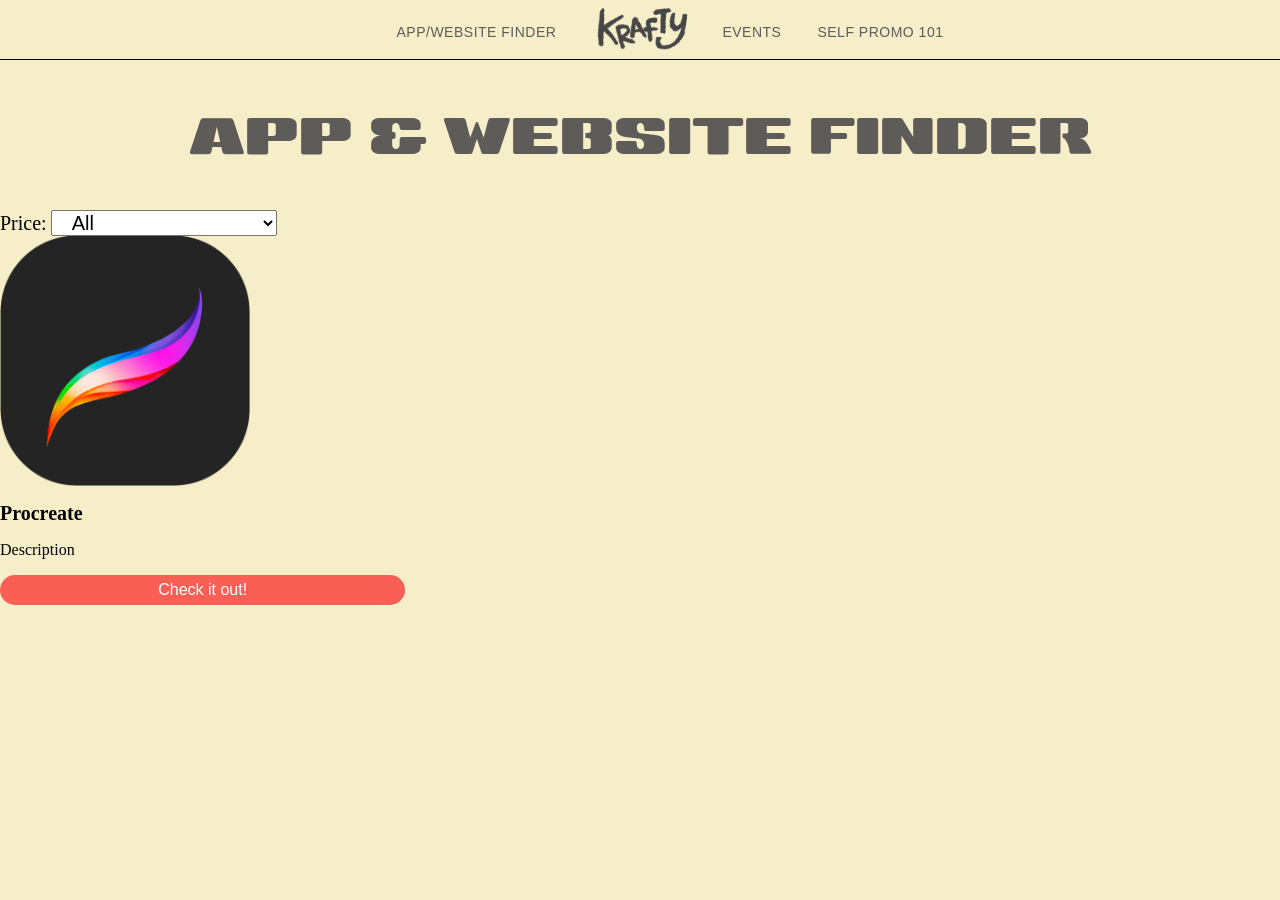
==== app-website-finder.html @ 2260f566 "feat: customising button using css in catalogue filter ditnd get much done in lesson time :(" ====
<!DOCTYPE html>
<html lang="en-AU">
  <head>
    <meta charset="UTF-8">
      <meta name="viewport"
      content="width=device-width,
      initial-scale=1.0">
    <link rel="stylesheet" href="style.css">
    <link rel="stylesheet" href="catalogue-filter.css">
    <script src="script.js" defer></script>
    <script src="./js-files/script.js"></script> 
    <title>KRAFTY</title>
    <link rel="icon" href="./HTML-graphics/substitutefornow.jpg">
  </head>
  <body>
    <div id="nav-placeholder"></div>
    <div class="bg"></div>
    <h1>App & Website Finder</h1>

    <!-- App/Websites Filters + Grid -->
    <section class="Apps/Websites Container" id="product">
        <div class="filters">
            <label for="categoryFilter">Price:</label>
            <select id="categoryFilter">
              <option value="all">All</option>
              <option value="free">Free</option>
              <option value="one-time-payment">One-time payment</option>
              <option value="subscription">Subscription-based</option>
            </select>
        </div>

        <div class="filters"> 
          <!--Figure out how to do checkbox multiple selection-->
        </div>
        
        <div class="grid">
          <div class="card" data-id="1">
            <img src="./HTML-graphics/procreate-logo.png" alt="Procreate" loading="lazy">
            <h3>Procreate</h3>
            <p>Description</p>
            <a class="button" href="https://procreate.com/">Check it out!</a>
          </div>
        </div>
    </section>
  </body>
</html>
---- style.css ----
body {
  margin: 0;
  padding: 0;
}

.bg {
  position: absolute;
  height: 100vh;
  width: 100vw;
  top: 0;
  left: 0;
  background-color: #f5eec8;
  z-index: -2;
}

/*Importing custom font*/
@font-face {
  font-family: Sneakers-Pro;
  src: url(./HTML-graphics/sneakerspro.ttf)
}

h1 {
  text-align: center;
  color: #5D5C59;
  font-family: "Sneakers-Pro";
  font-size: 60px;
  text-transform: uppercase;
}

.button {
  text-decoration: none;
  text-align: center;
  background-color: #FA5F55;
  color: #fff;
  font-family: 'Segoe UI', Tahoma, Geneva, Verdana, sans-serif;
  padding: 6px 2px 6px 2px;
  border: 5px 5px 5px 5px;
  border-radius: 25px;
}

.nav {
  height: 3.7rem;
  display: flex;
  justify-content: center;
  align-items: center;
  color: #000;
  background-color:#f5eec8;
  border-bottom: 1px solid;
  border-color: #000;
}

.nav__logo {
  position: absolute;
  left: 50%;
  transform: translateX(-50%);
}

.nav__logo img {
  margin-top: 10px;
    width: 100px;
    height: 100px;
}

.nav__menu ul {
  margin: 0;
  padding: 0;
  display: flex;
}

.nav__menu ul li {
  list-style: none;
}

.nav__menu ul li a {
  position: relative;
  text-decoration: none;
  text-transform: uppercase;
  font-family: 'Segoe UI', Tahoma, Geneva, Verdana, sans-serif;
  font-size: 14px;
  letter-spacing: 0.5px;
  top: 2px;
  color: #5D5C59;
  display: inline-block;
  padding: 0.5rem;
}

/*Underline animation*/
.nav__menu ul li a:after {
  content: "";
  position: absolute;
  background-color: #5D5C59;
  height: 2px;
  width: 0;
  left: 0;
  bottom: 5px;
  transition: 0.3s;
}

.nav__menu ul li a:hover:after {
  width: 100%;
}

.nav__menu ul li:nth-child(1) {
  margin-left: 60px;
}

.nav__menu ul li:nth-child(2) {
  margin-left: 150px;
  padding-right: 20px;
}

.nav__hamburger {
  width: 1.875rem;
  height: 1.313rem;
  display: none;
  flex-direction: column;
  justify-content: space-around;
  position: absolute;
  top: 1rem;
  right: 1rem;
  z-index: 2;
}

/*Hamburger to Cross Animation*/
.nav__hamburger__line {
  height: 0.188rem;
  width: 100%;
  background-color: #000;
  border-radius: 0.625rem;
  transition: all ease-in-out 0.2s;
}

@media screen and (max-width: 550px) {
  .nav__hamburger {
    display: flex;
  }
  .nav__menu {
    position: absolute;
    display: flex;
    align-items: center;
    top: -10rem;
    width: 100%;
    transition: all ease-in-out 0.4s;
  }
  .nav {
    flex-direction: column;
    align-items: flex-start;
  }
  .nav__menu ul {
    flex-direction: column;
    width: 100%;
    padding: 3rem 0 0.6rem;
  }
  .nav__menu ul li {
    text-align: center;
    transition: color 0.3s ease;
  }

  .nav__menu ul li a {
    padding: 0.5rem;
  }
  .nav__menu {
    z-index: 1;
  }
  .nav__menu.active {
    top: 0;
  }
  .nav__hamburger.active :nth-child(1) {
    transform: rotate(45deg) translate(0.45rem, 0.1875rem);
  }

  .nav__hamburger.active :nth-child(2) {
    opacity: 0;
  }

  .nav__hamburger.active :nth-child(3) {
    transform: rotate(-45deg) translate(0.45rem, -0.1875rem);
  }

  .nav__menu ul li:nth-child(1) {
  margin-left: 0;
  }

.nav__menu ul li:nth-child(2) {
  margin-left: 0;
  }

}
---- catalogue-filter.css ----
.products {
    margin: 4rem auto;
}

label, select, option {
    font-size: 1.25rem;
}

select, option {
    padding: 0 1rem;
}

.grid {
    display: grid;
    grid-template-columns: repeat(3, 1fr);
    gap: 4rem 2rem
}

.products .spacing {
    margin: 0 2rem;
}

.card {
    display: flex;
    flex-direction: column;
    gap: 1rem;
}

.card img {
    width: 250px;
    height: 250px;
}

.card h3 {
    font-size: 1.25rem;
    margin: 0;
}

.card p {
    font-size: 1rem;
    margin: 0;
}
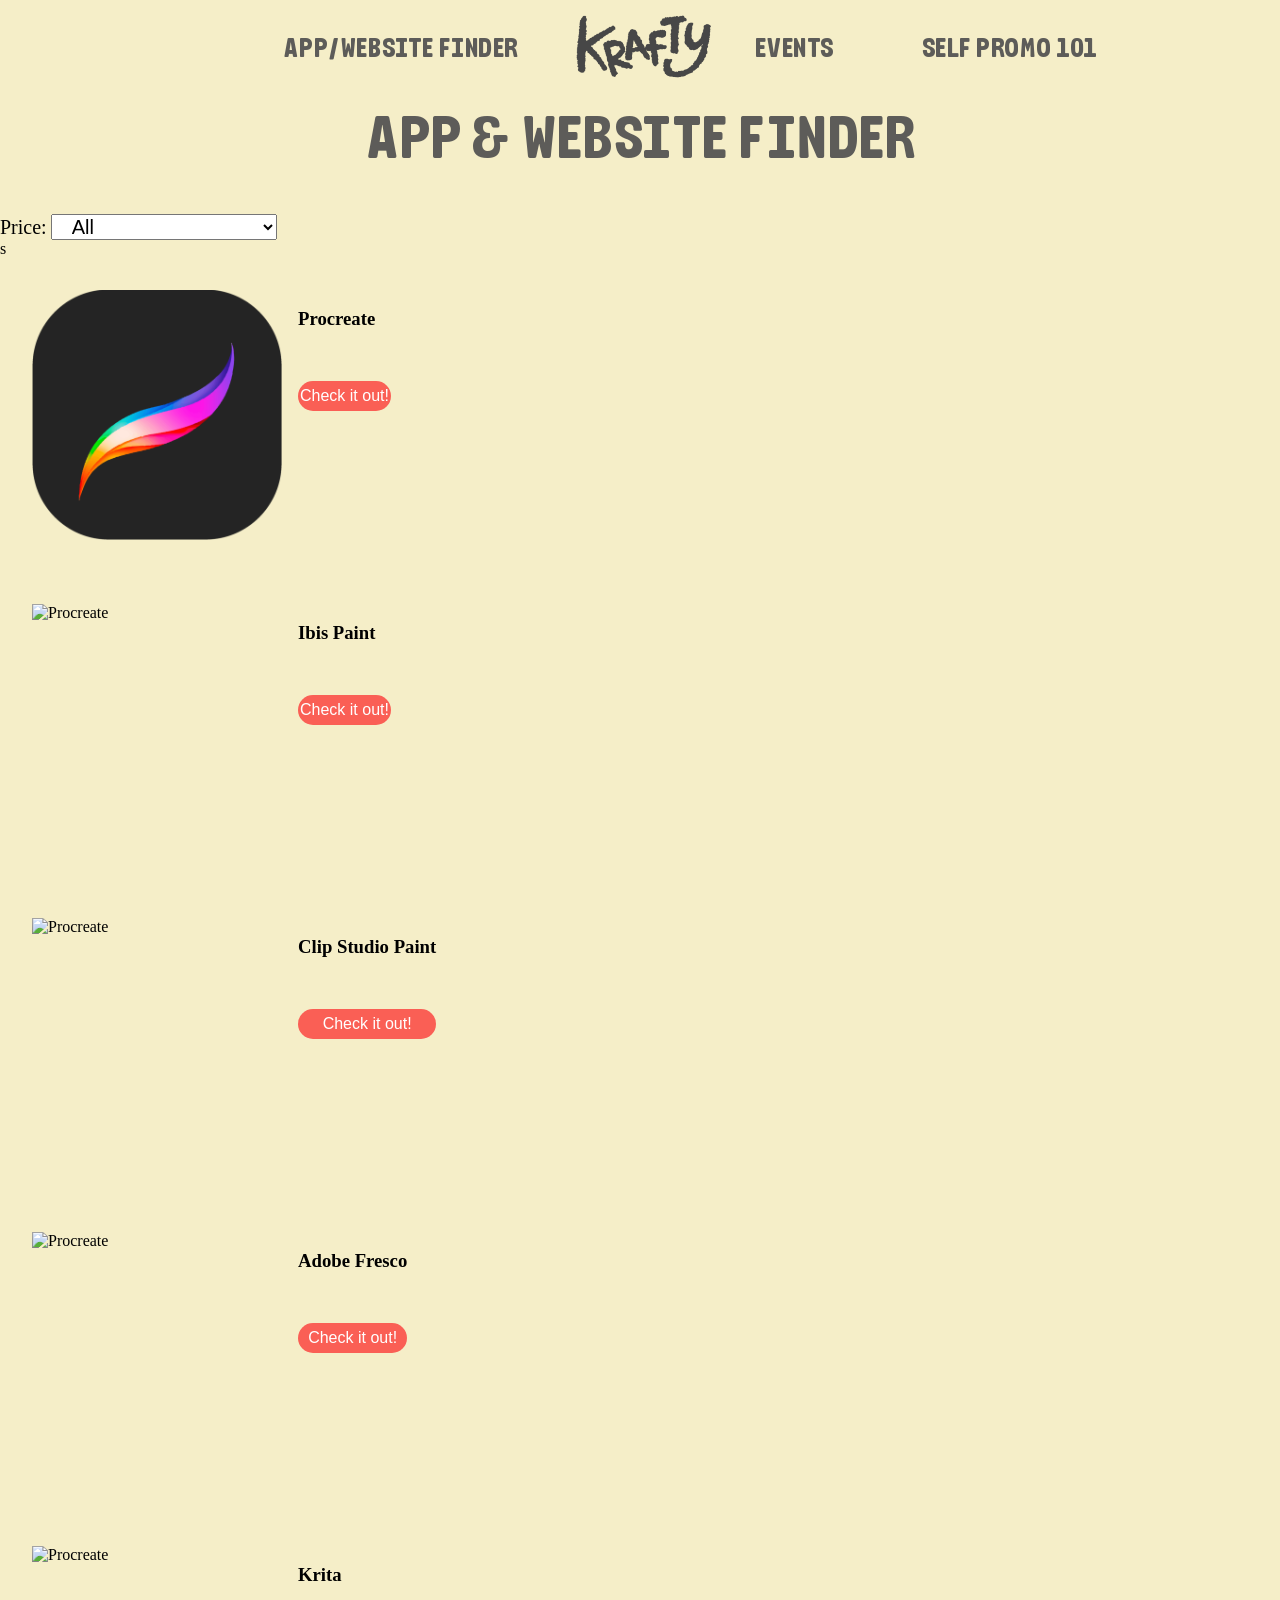
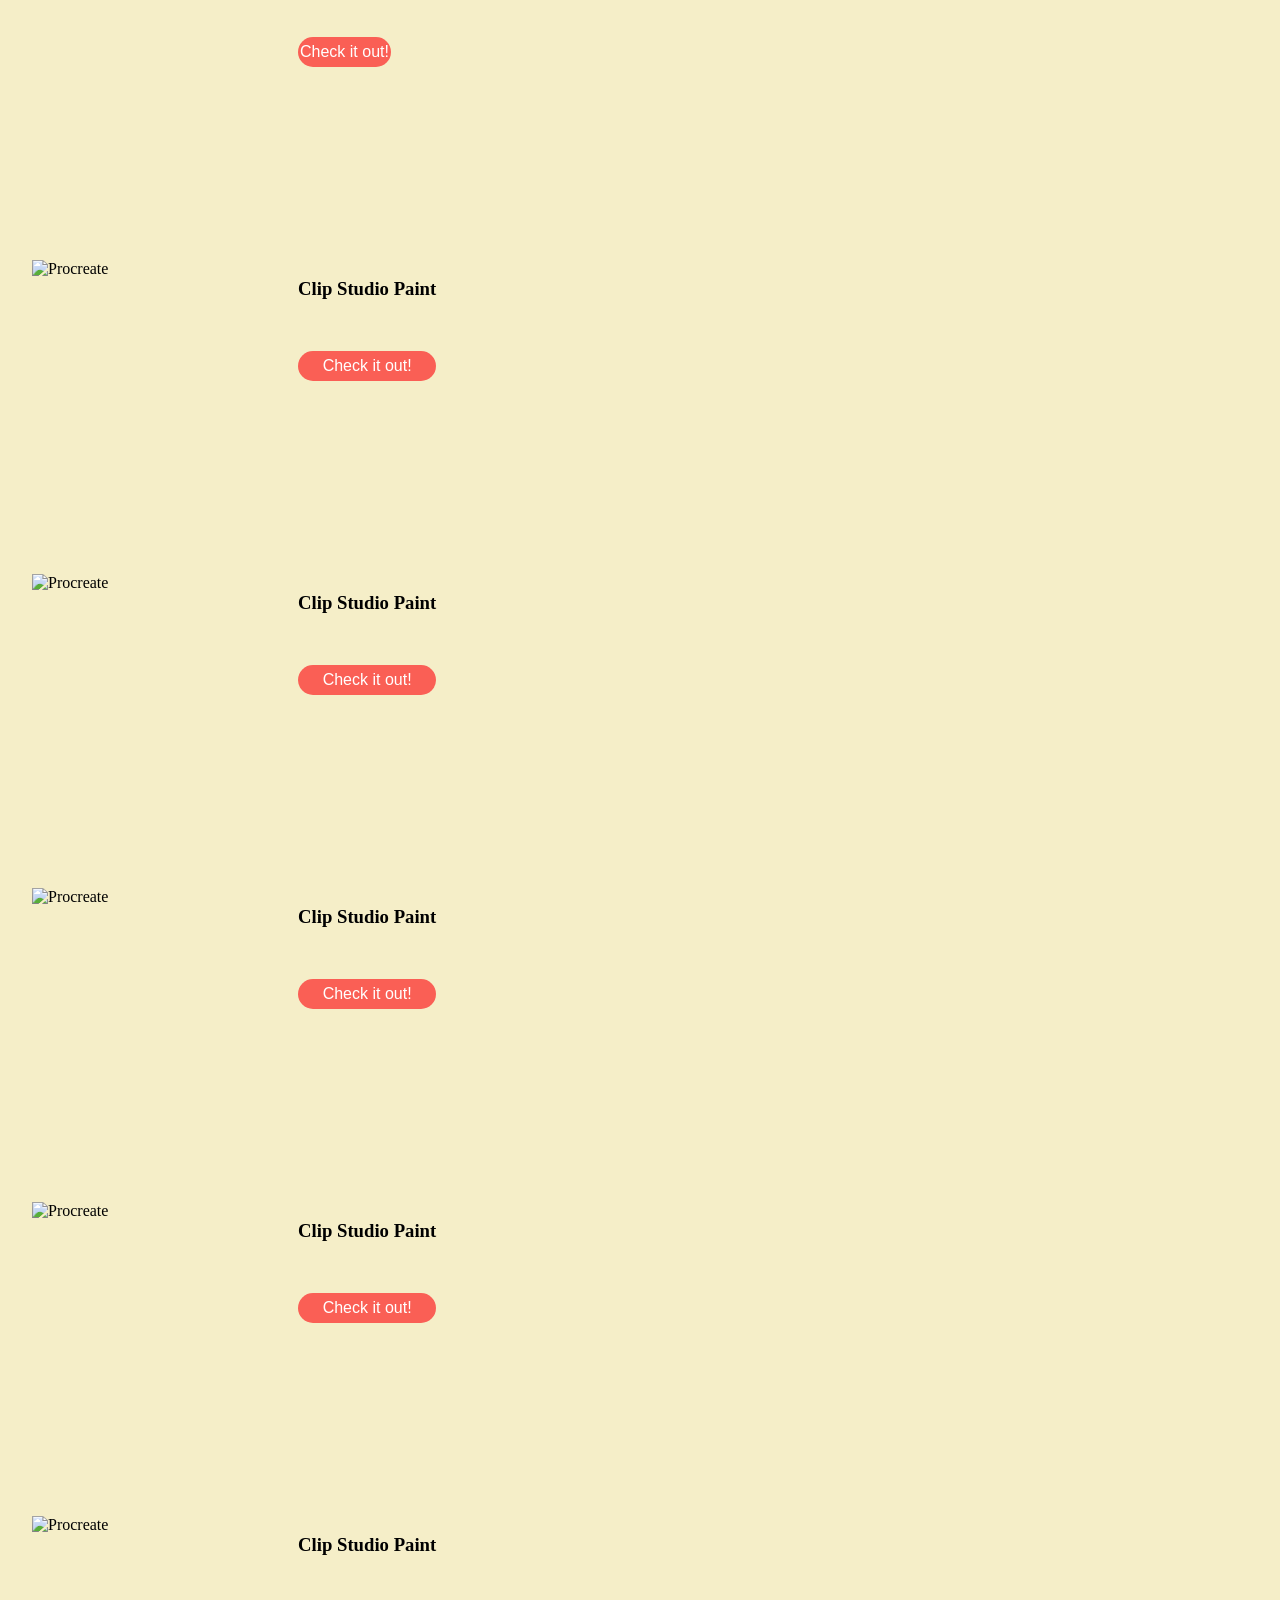
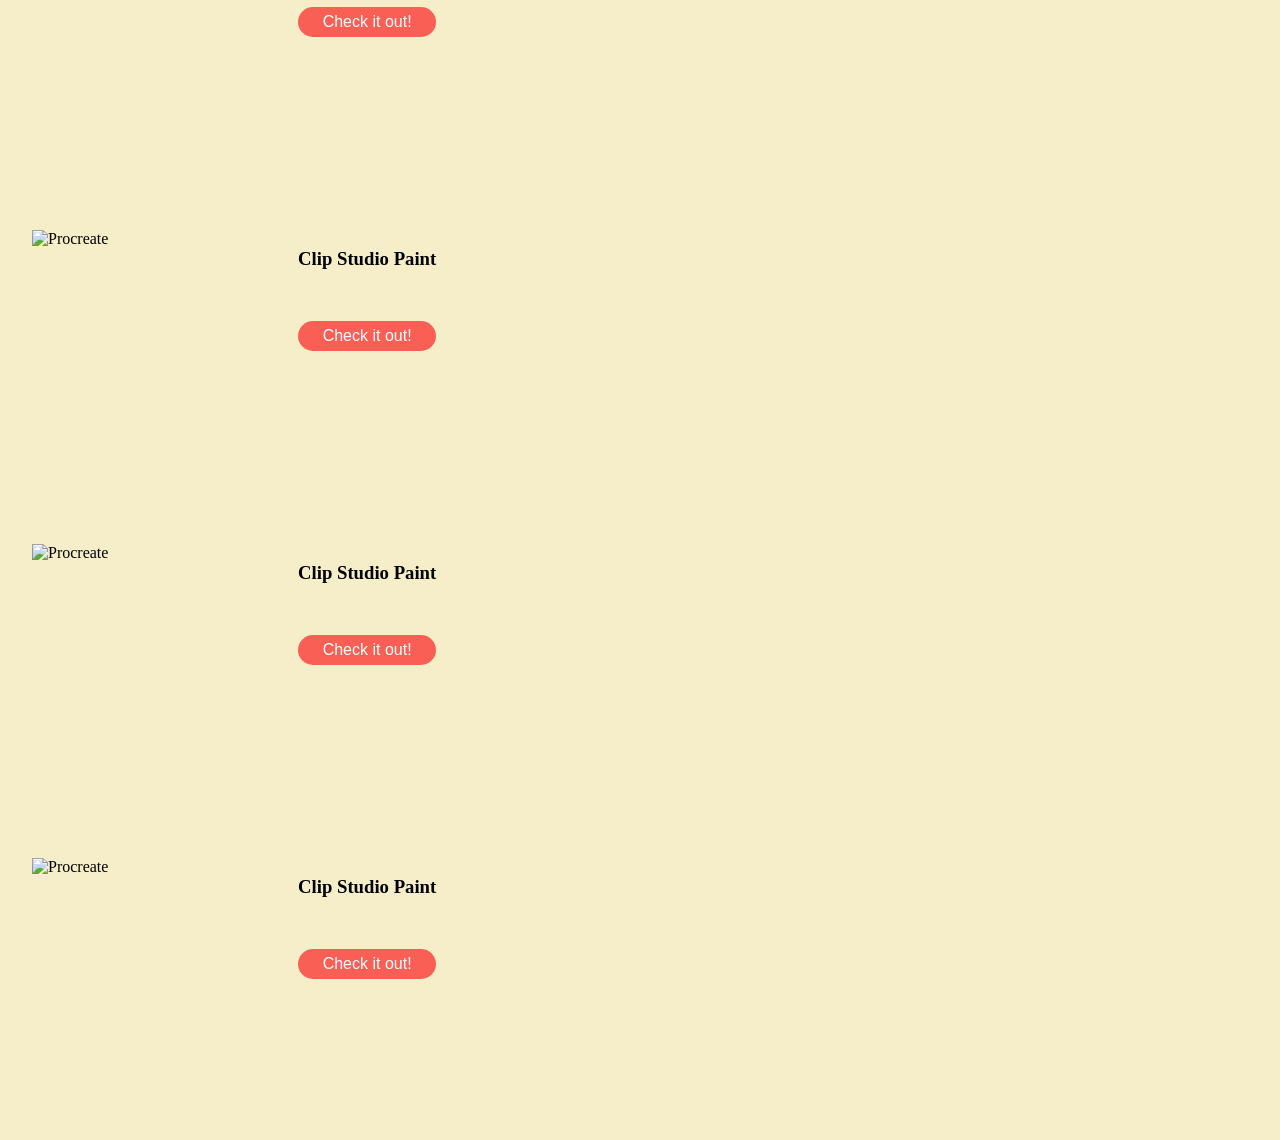
==== commit 7bc00e51: "feat: product grid added the products array (although it doesnt have all the info in it yet) and teh" ====
--- a/app-website-finder.html
+++ b/app-website-finder.html
@@ -7,14 +7,13 @@
       initial-scale=1.0">
     <link rel="stylesheet" href="style.css">
     <link rel="stylesheet" href="catalogue-filter.css">
-    <script src="script.js" defer></script>
-    <script src="./js-files/script.js"></script> 
+    <script src="./js-files/script.js" defer></script>
+    <script src="./js-files/products.js" defer></script>
     <title>KRAFTY</title>
     <link rel="icon" href="./HTML-graphics/substitutefornow.jpg">
   </head>
   <body>
     <div id="nav-placeholder"></div>
-    <div class="bg"></div>
     <h1>App & Website Finder</h1>
 
     <!-- App/Websites Filters + Grid -->
@@ -30,16 +29,11 @@
         </div>
 
         <div class="filters"> 
-          <!--Figure out how to do checkbox multiple selection-->
+            s
         </div>
         
         <div class="grid">
-          <div class="card" data-id="1">
-            <img src="./HTML-graphics/procreate-logo.png" alt="Procreate" loading="lazy">
-            <h3>Procreate</h3>
-            <p>Description</p>
-            <a class="button" href="https://procreate.com/">Check it out!</a>
-          </div>
+      
         </div>
     </section>
   </body>
--- a/style.css
+++ b/style.css
@@ -1,28 +1,19 @@
 body {
   margin: 0;
   padding: 0;
-}
-
-.bg {
-  position: absolute;
-  height: 100vh;
-  width: 100vw;
-  top: 0;
-  left: 0;
   background-color: #f5eec8;
-  z-index: -2;
 }
 
 /*Importing custom font*/
 @font-face {
-  font-family: Sneakers-Pro;
-  src: url(./HTML-graphics/sneakerspro.ttf)
+  font-family: Hatchway;
+  src: url(./HTML-graphics/hatchway.ttf)
 }
 
 h1 {
   text-align: center;
   color: #5D5C59;
-  font-family: "Sneakers-Pro";
+  font-family: "Hatchway";
   font-size: 60px;
   text-transform: uppercase;
 }
@@ -45,8 +36,6 @@
   align-items: center;
   color: #000;
   background-color:#f5eec8;
-  border-bottom: 1px solid;
-  border-color: #000;
 }
 
 .nav__logo {
@@ -56,9 +45,9 @@
 }
 
 .nav__logo img {
-  margin-top: 10px;
-    width: 100px;
-    height: 100px;
+  margin-top: 50px;
+    width: 150px;
+    height: 150px;
 }
 
 .nav__menu ul {
@@ -75,10 +64,11 @@
   position: relative;
   text-decoration: none;
   text-transform: uppercase;
-  font-family: 'Segoe UI', Tahoma, Geneva, Verdana, sans-serif;
-  font-size: 14px;
+  font-family: "Hatchway";
+  font-size: 27px;
+  font-weight: 10px;
   letter-spacing: 0.5px;
-  top: 2px;
+  top: 18px;
   color: #5D5C59;
   display: inline-block;
   padding: 0.5rem;
@@ -101,12 +91,13 @@
 }
 
 .nav__menu ul li:nth-child(1) {
-  margin-left: 60px;
+  margin-left: 100px;
+  padding-right: 70px;
 }
 
 .nav__menu ul li:nth-child(2) {
   margin-left: 150px;
-  padding-right: 20px;
+  padding-right: 70px;
 }
 
 .nav__hamburger {
@@ -123,9 +114,9 @@
 
 /*Hamburger to Cross Animation*/
 .nav__hamburger__line {
-  height: 0.188rem;
+  height: 0.2rem;
   width: 100%;
-  background-color: #000;
+  background-color: #5D5C59;
   border-radius: 0.625rem;
   transition: all ease-in-out 0.2s;
 }
--- a/catalogue-filter.css
+++ b/catalogue-filter.css
@@ -11,9 +11,8 @@
 }
 
 .grid {
-    display: grid;
-    grid-template-columns: repeat(3, 1fr);
-    gap: 4rem 2rem
+    display: flex;
+    flex-direction: column;
 }
 
 .products .spacing {
@@ -21,8 +20,8 @@
 }
 
 .card {
+    margin: 2rem;
     display: flex;
-    flex-direction: column;
     gap: 1rem;
 }
 
@@ -31,12 +30,8 @@
     height: 250px;
 }
 
-.card h3 {
-    font-size: 1.25rem;
-    margin: 0;
-}
 
-.card p {
-    font-size: 1rem;
-    margin: 0;
-}
+.card-content {
+    display: flex;
+    flex-direction: column;
+}
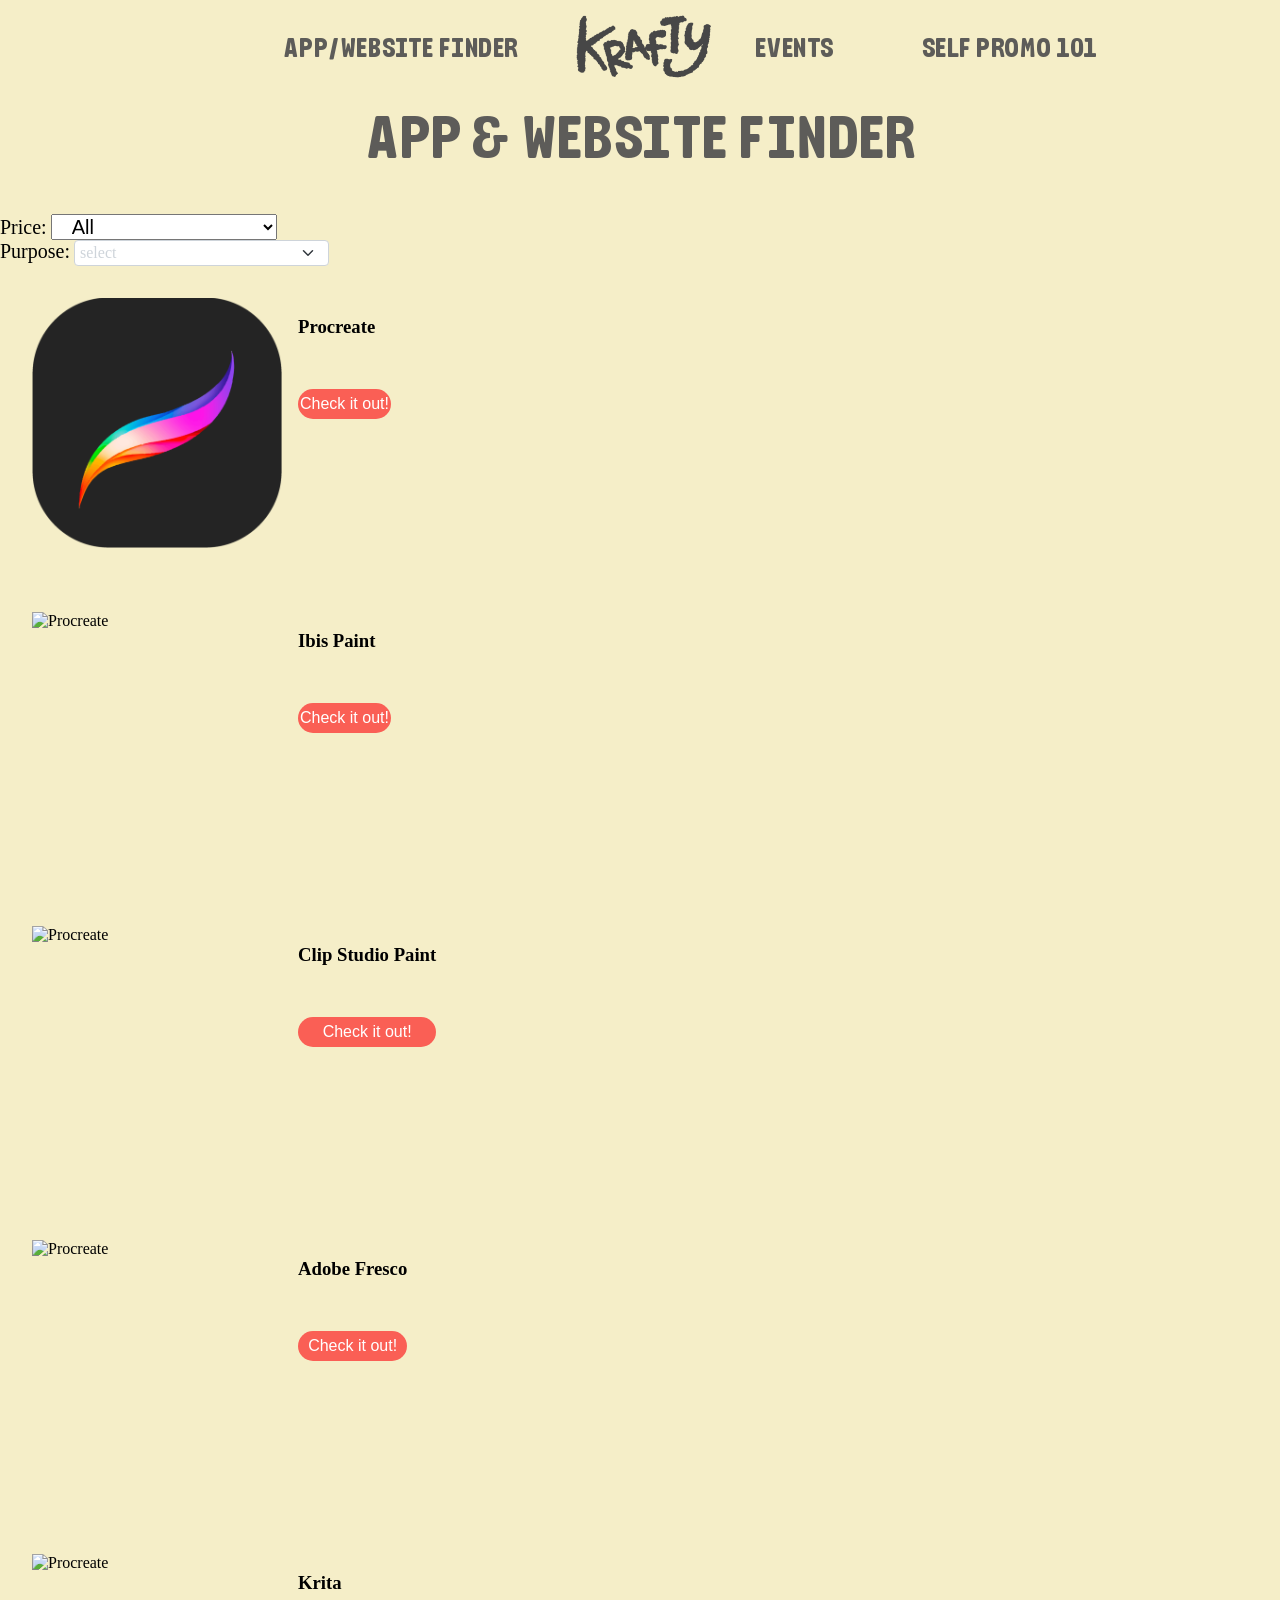
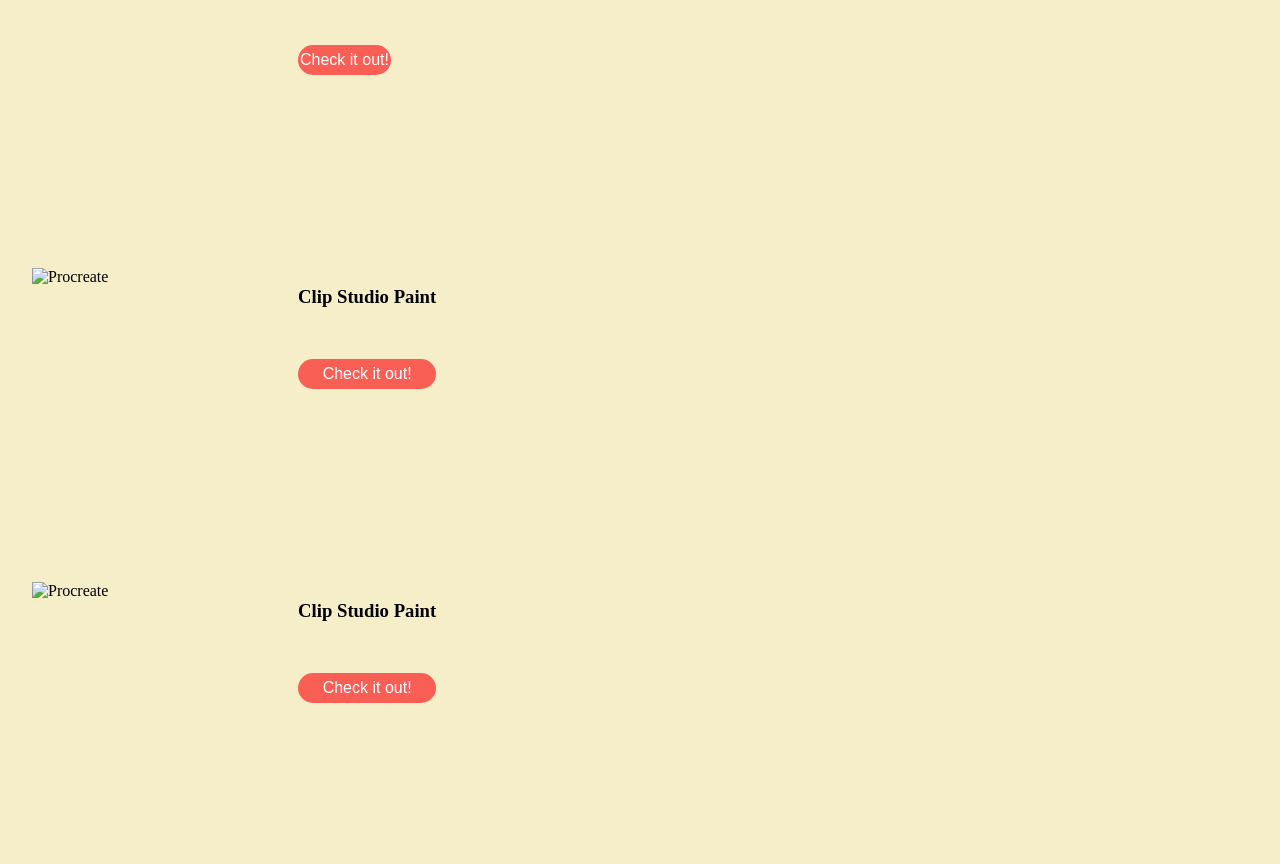
==== commit e0eb5761: "feat: both filters integrated together work together well, products not structured or nice looking y" ====
--- a/app-website-finder.html
+++ b/app-website-finder.html
@@ -9,6 +9,7 @@
     <link rel="stylesheet" href="catalogue-filter.css">
     <script src="./js-files/script.js" defer></script>
     <script src="./js-files/products.js" defer></script>
+    <script src="./js-files/multiselect-dropdown.js"></script>
     <title>KRAFTY</title>
     <link rel="icon" href="./HTML-graphics/substitutefornow.jpg">
   </head>
@@ -19,8 +20,8 @@
     <!-- App/Websites Filters + Grid -->
     <section class="Apps/Websites Container" id="product">
         <div class="filters">
-            <label for="categoryFilter">Price:</label>
-            <select id="categoryFilter">
+            <label for="priceFilter">Price:</label>
+            <select id="priceFilter">
               <option value="all">All</option>
               <option value="free">Free</option>
               <option value="one-time-payment">One-time payment</option>
@@ -28,9 +29,18 @@
             </select>
         </div>
 
-        <div class="filters"> 
-            s
+        <div class="filters">
+            <label for="typeFilter">Purpose:</label>
+            <select id="typeFilter" name="select" multiple>
+                <option value="drawing">Drawing</option>
+                <option value="animation">Animation</option>
+                <option value="croquis-reference">Croquis/reference</option>
+                <option value="commissions">Commissions</option>
+                <option value="image-video-editing">Image/Video Editing</option>
+                <option value="other">Other</option>
+            </select>
         </div>
+        
         
         <div class="grid">
       
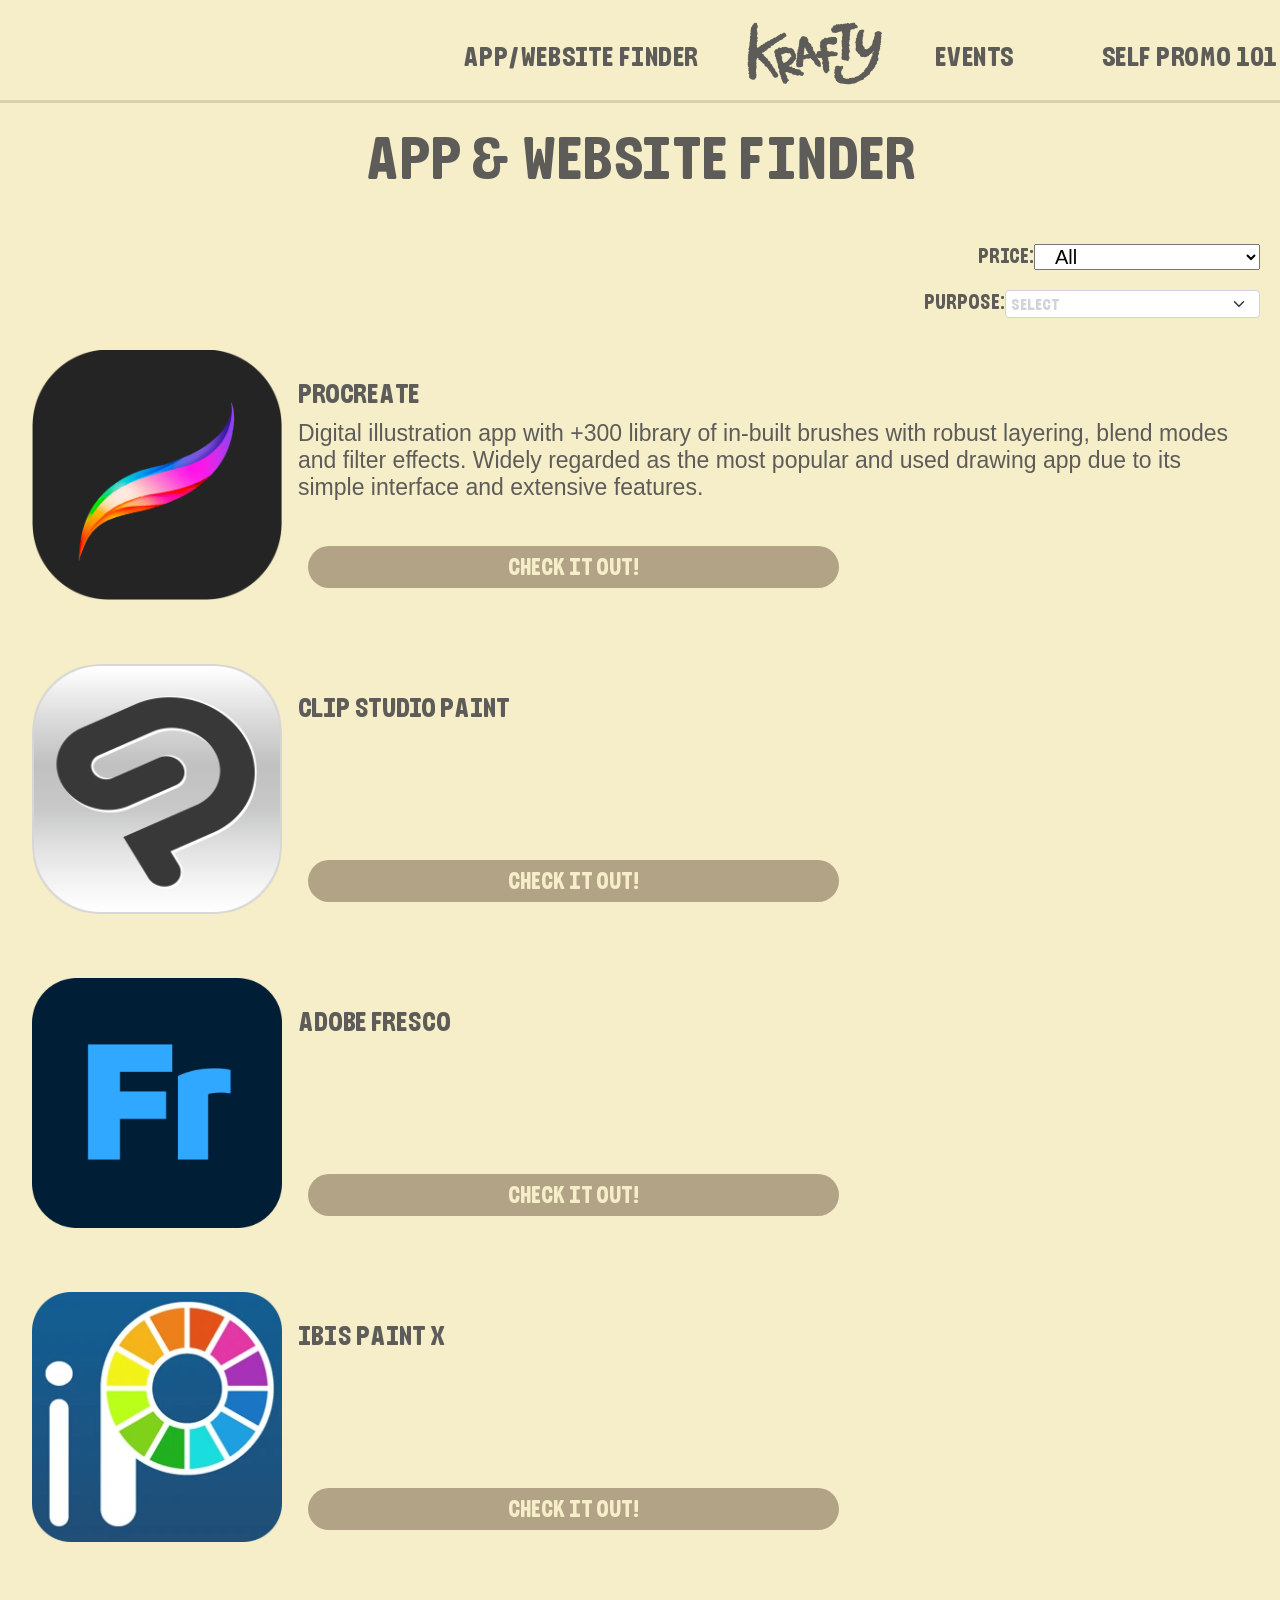
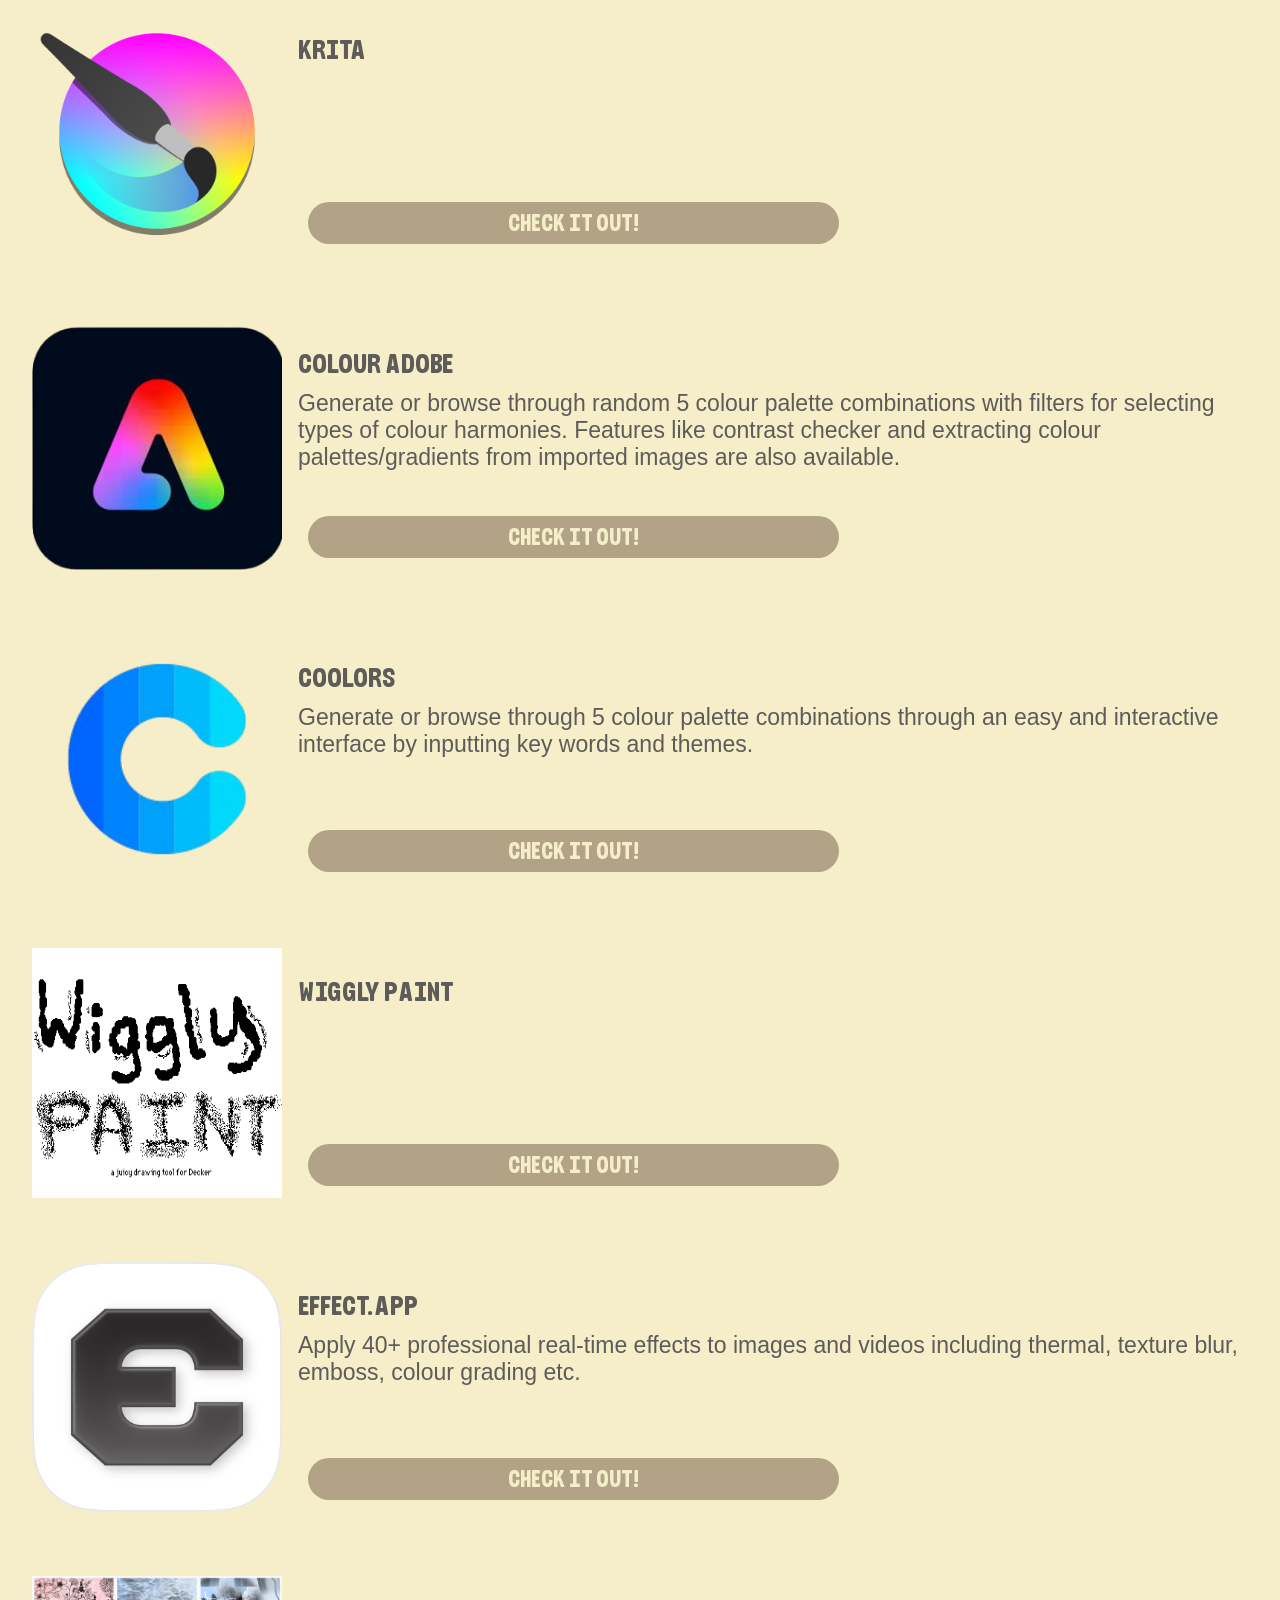
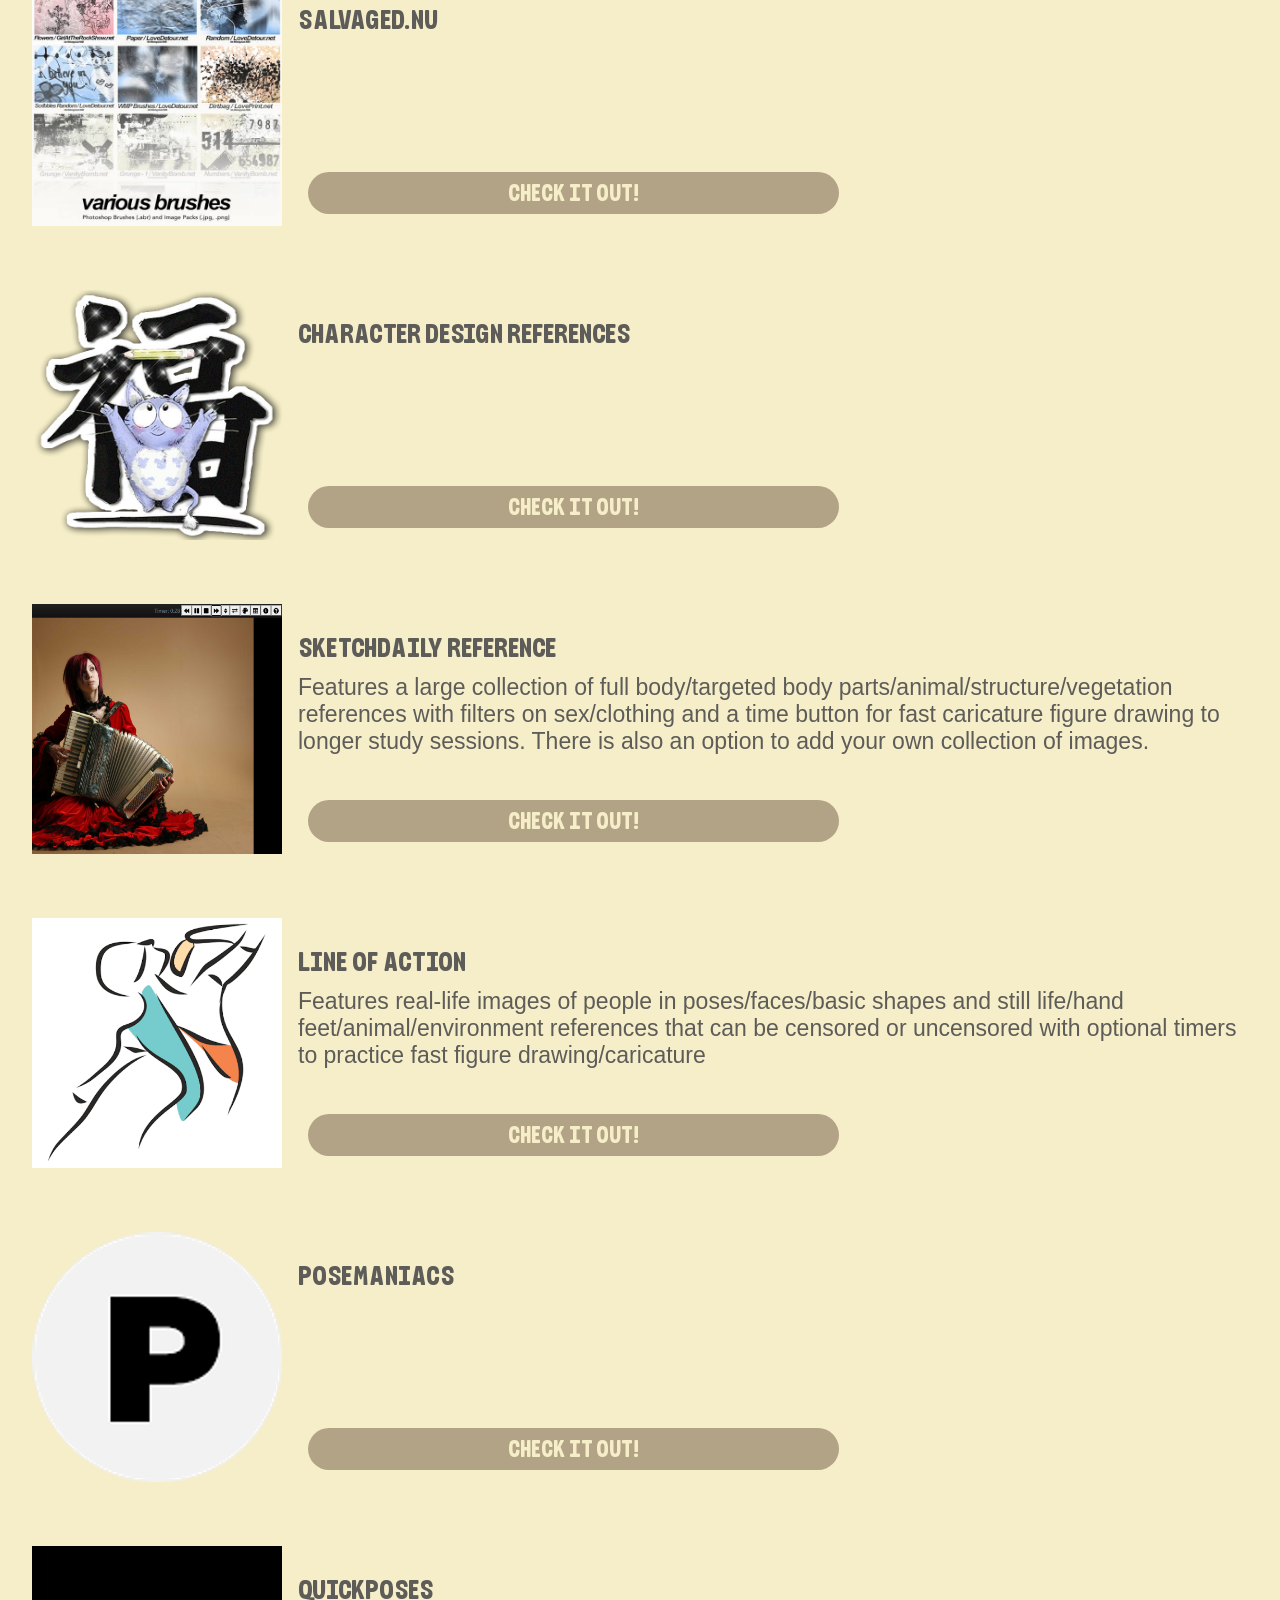
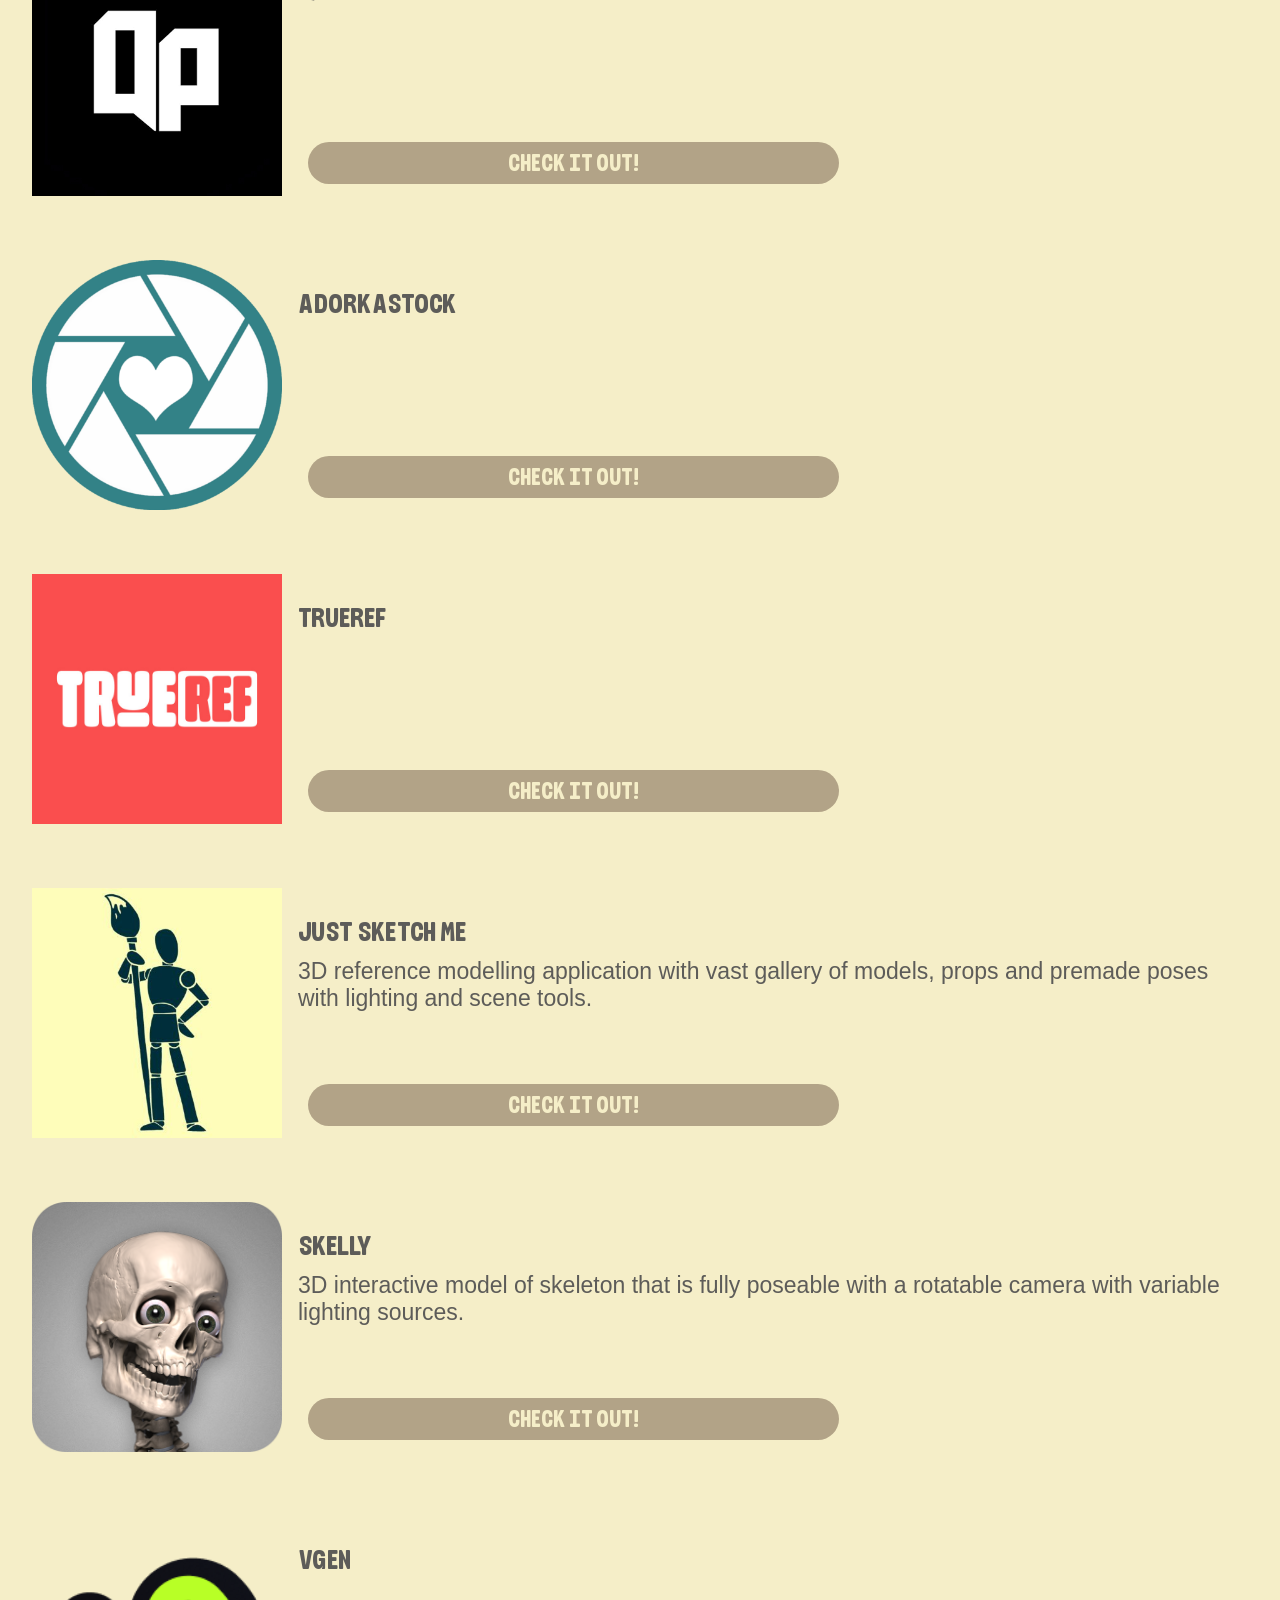
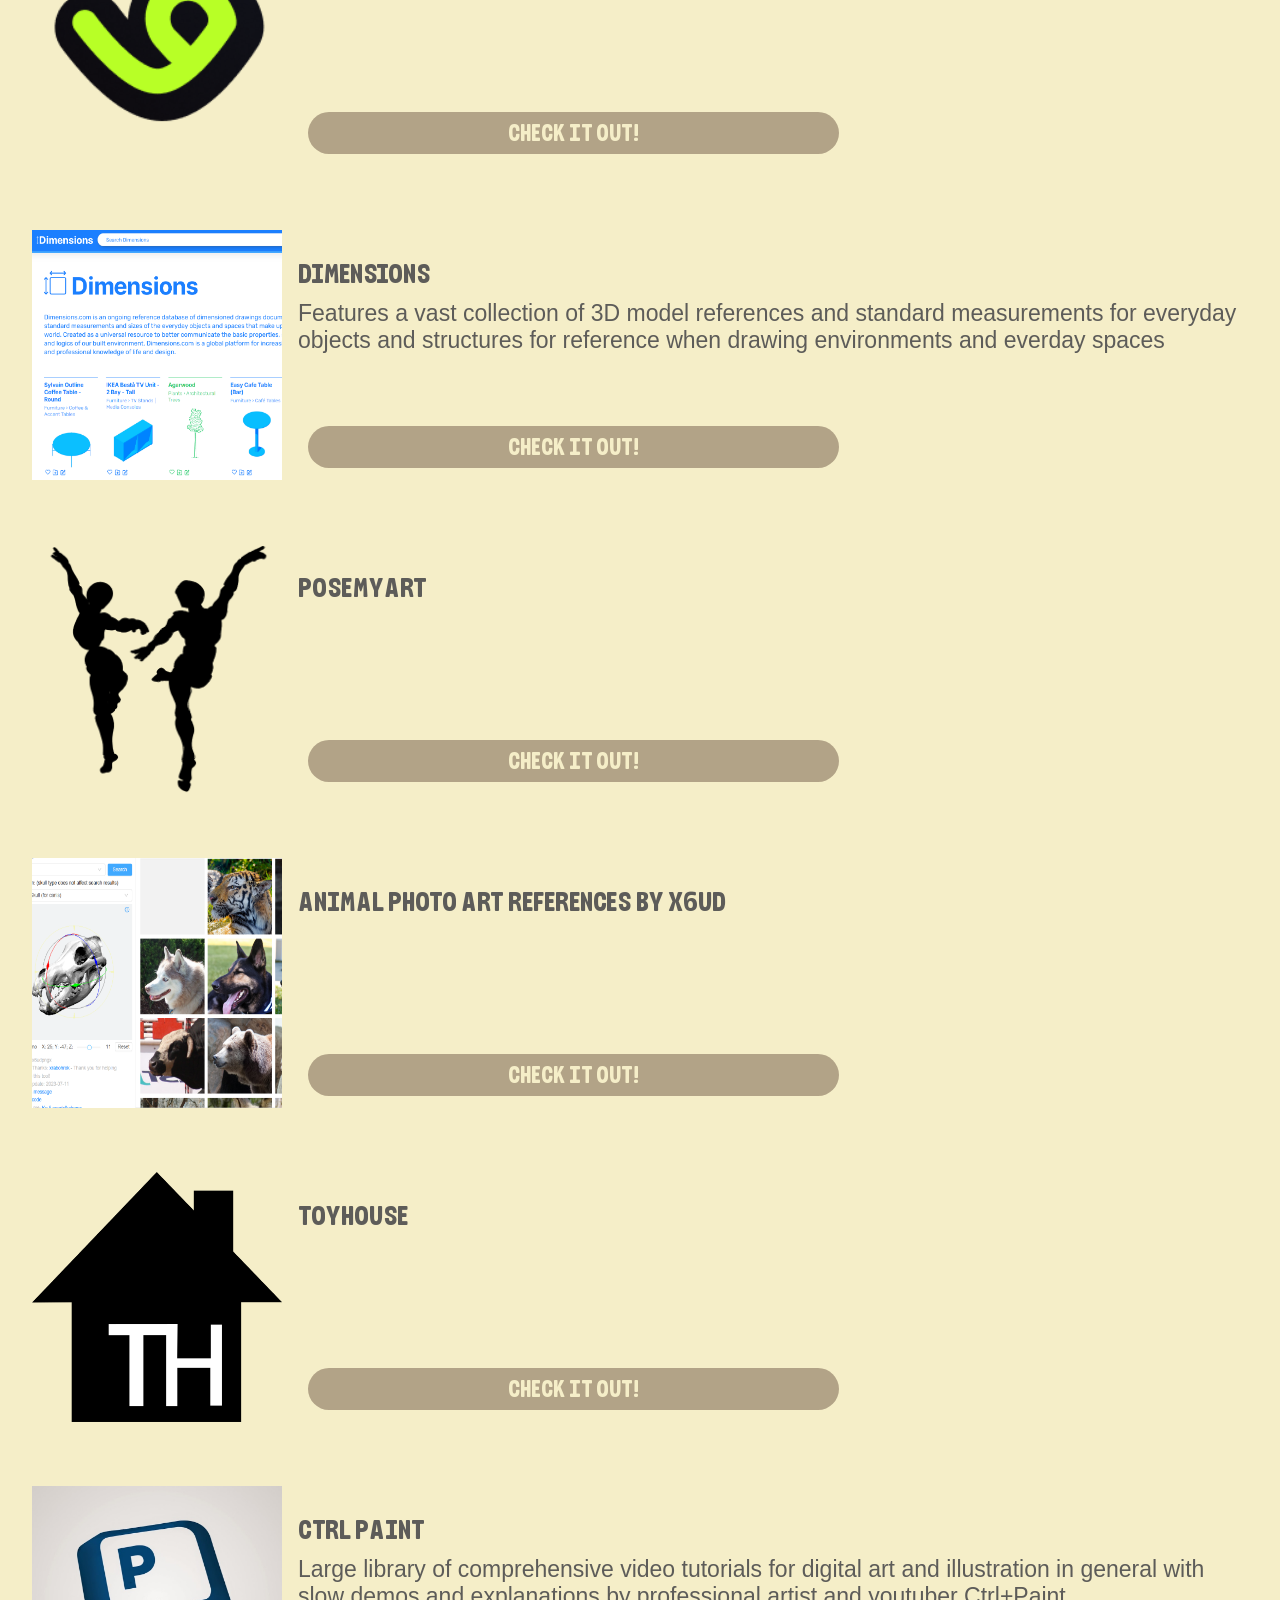
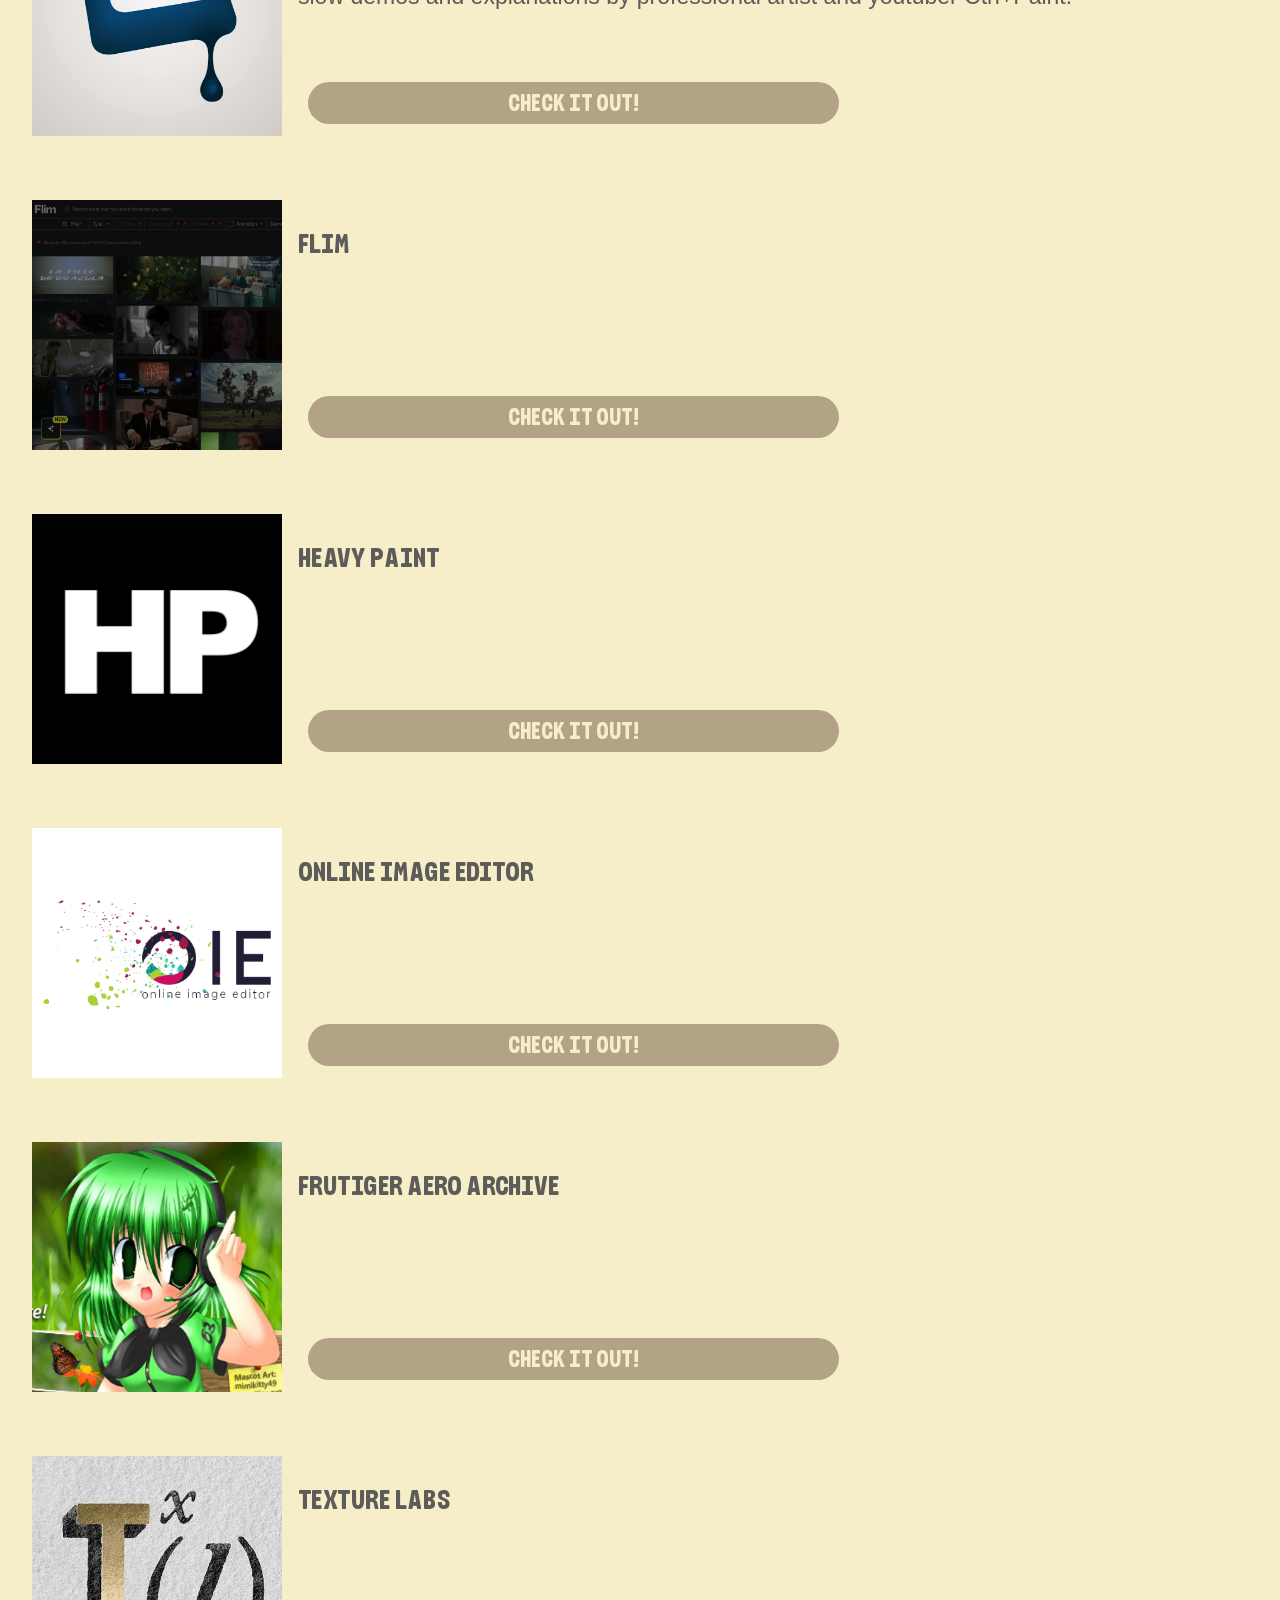
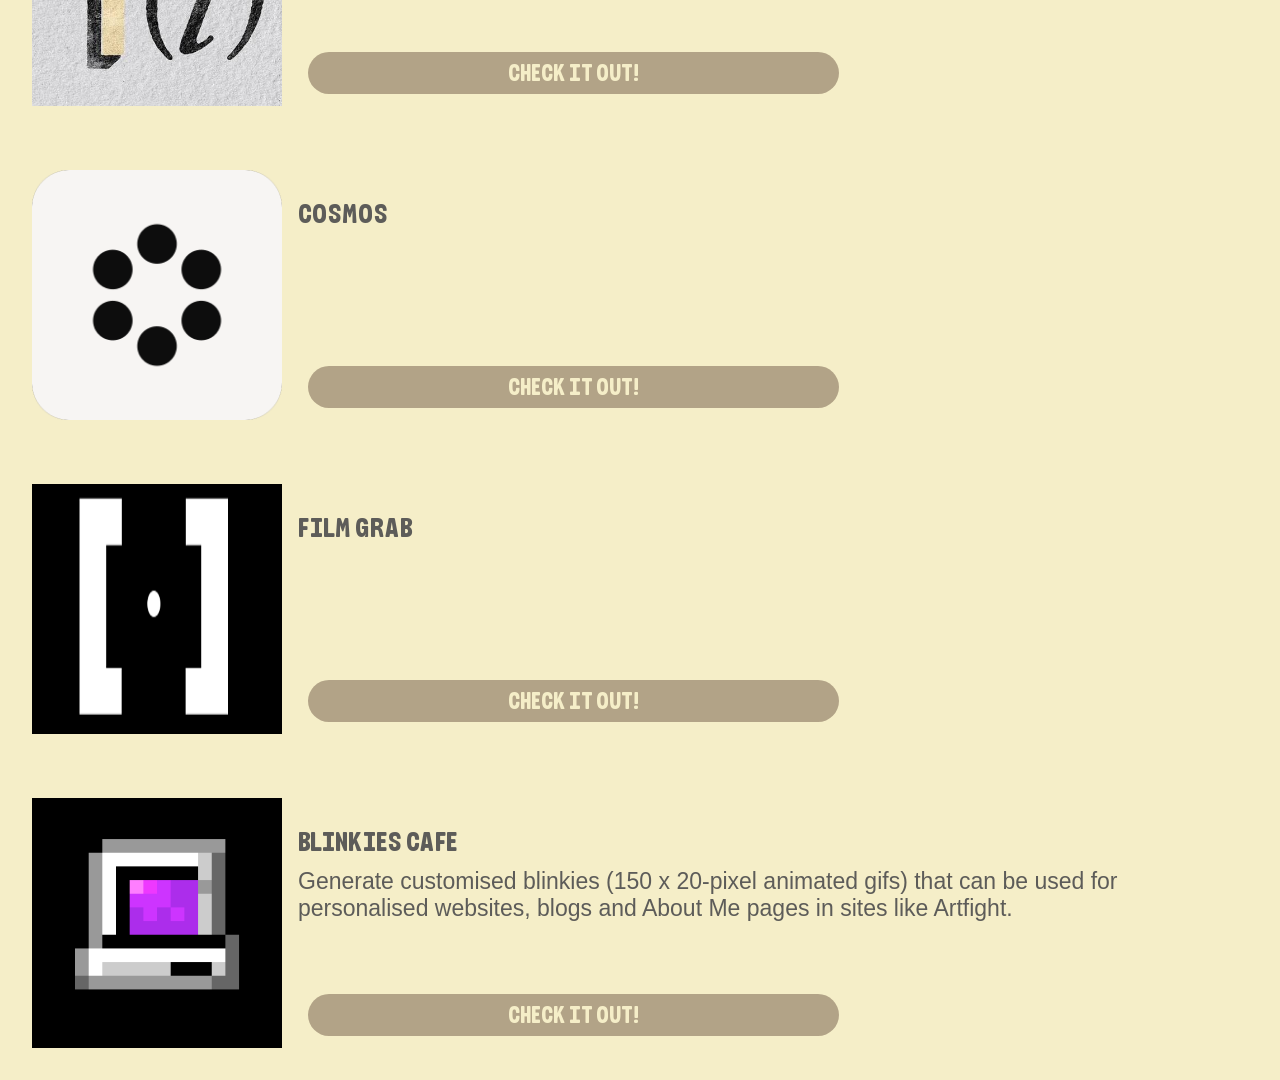
==== commit bd201ca6: "feats: app/website names and logos entered all the websites and their available logos that i found. " ====
--- a/app-website-finder.html
+++ b/app-website-finder.html
@@ -13,14 +13,14 @@
     <title>KRAFTY</title>
     <link rel="icon" href="./HTML-graphics/substitutefornow.jpg">
   </head>
-  <body>
+  <body class="margin-page">
     <div id="nav-placeholder"></div>
-    <h1>App & Website Finder</h1>
+    <h2>App & Website Finder</h2>
 
     <!-- App/Websites Filters + Grid -->
     <section class="Apps/Websites Container" id="product">
         <div class="filters">
-            <label for="priceFilter">Price:</label>
+            <label for="priceFilter">Price:  </label>
             <select id="priceFilter">
               <option value="all">All</option>
               <option value="free">Free</option>
@@ -28,15 +28,15 @@
               <option value="subscription">Subscription-based</option>
             </select>
         </div>
-
         <div class="filters">
-            <label for="typeFilter">Purpose:</label>
+            <label for="typeFilter">Purpose:  </label>
             <select id="typeFilter" name="select" multiple>
                 <option value="drawing">Drawing</option>
                 <option value="animation">Animation</option>
                 <option value="croquis-reference">Croquis/reference</option>
                 <option value="commissions">Commissions</option>
                 <option value="image-video-editing">Image/Video Editing</option>
+                <option value="textures-graphics">Textures/graphics</option>
                 <option value="other">Other</option>
             </select>
         </div>
--- a/style.css
+++ b/style.css
@@ -4,18 +4,54 @@
   background-color: #f5eec8;
 }
 
+.margin-page {
+  padding: 70px 0 0 0;
+}
+
+
+.homepage-cats {
+  width: 1000px;
+  height: 950px;
+  transform: translate(-60px,-180px);
+  pointer-events: none;
+  z-index: 1;
+
+
+}
+
+.selfpromo-cat {
+  width: 450px;
+  height: 450px;
+  transform: translate(30px, 220px);
+  pointer-events: none;
+  position: absolute;
+  z-index: -1;
+}
+
 /*Importing custom font*/
 @font-face {
   font-family: Hatchway;
   src: url(./HTML-graphics/hatchway.ttf)
 }
 
-h1 {
+h2 {
   text-align: center;
   color: #5D5C59;
   font-family: "Hatchway";
   font-size: 60px;
   text-transform: uppercase;
+  z-index: -1;
+}
+
+h1 {
+  text-align: right;
+  color: #5D5C59;
+  font-family: "Hatchway";
+  font-size: 90px;
+  text-transform: uppercase;
+  transform: translate(930px, 320px);
+  position: absolute;
+  z-index: -1;
 }
 
 .button {
@@ -30,29 +66,32 @@
 }
 
 .nav {
-  height: 3.7rem;
+  position: fixed;
+  top: 0;
+  left: 0;
+  right: 0;
+  width: 1600px;
+  height: 100px;
   display: flex;
   justify-content: center;
   align-items: center;
-  color: #000;
   background-color:#f5eec8;
+  border-bottom: 3px solid rgba(205, 196, 161, 0.673);
 }
 
 .nav__logo {
   position: absolute;
-  left: 50%;
-  transform: translateX(-50%);
+  left: 46%;
+  top: -15%;
 }
 
 .nav__logo img {
-  margin-top: 50px;
-    width: 150px;
-    height: 150px;
+  display: block;
+  width: 150px;
+  height: 150px;
 }
 
 .nav__menu ul {
-  margin: 0;
-  padding: 0;
   display: flex;
 }
 
@@ -68,7 +107,7 @@
   font-size: 27px;
   font-weight: 10px;
   letter-spacing: 0.5px;
-  top: 18px;
+  top: 6px;
   color: #5D5C59;
   display: inline-block;
   padding: 0.5rem;
@@ -79,7 +118,7 @@
   content: "";
   position: absolute;
   background-color: #5D5C59;
-  height: 2px;
+  height: 3px;
   width: 0;
   left: 0;
   bottom: 5px;
--- a/catalogue-filter.css
+++ b/catalogue-filter.css
@@ -20,9 +20,11 @@
 }
 
 .card {
+    position: relative;
     margin: 2rem;
     display: flex;
     gap: 1rem;
+    z-index: -1;
 }
 
 .card img {
@@ -30,8 +32,43 @@
     height: 250px;
 }
 
+.button {
+    background-color: #b2a387;
+    padding: 7px 200px 7px 200px;
+    font-family: "Hatchway";
+    font-size: 23px;
+    color: #f5eec8;
+    text-transform: uppercase;
+    margin: 110px 0 0 10px;
+}
+
 
 .card-content {
     display: flex;
     flex-direction: column;
-}+    font-family: "Hatchway";
+    font-size: 23px;
+    color: #5D5C59;
+    pointer-events: none;
+}
+
+.card-content h3 {
+    text-transform: uppercase;
+}
+
+.card-content p {
+    font-family:'Segoe UI', Tahoma, Geneva, Verdana, sans-serif;
+    position: absolute;
+    margin-top: 70px;
+}
+
+.filters {
+    font-family: "Hatchway";
+    text-transform: uppercase;
+    color: #5D5C59;
+    display: flex;
+    justify-content: flex-end;
+    align-items: right;
+    margin: 20px  20px 0;
+}
+
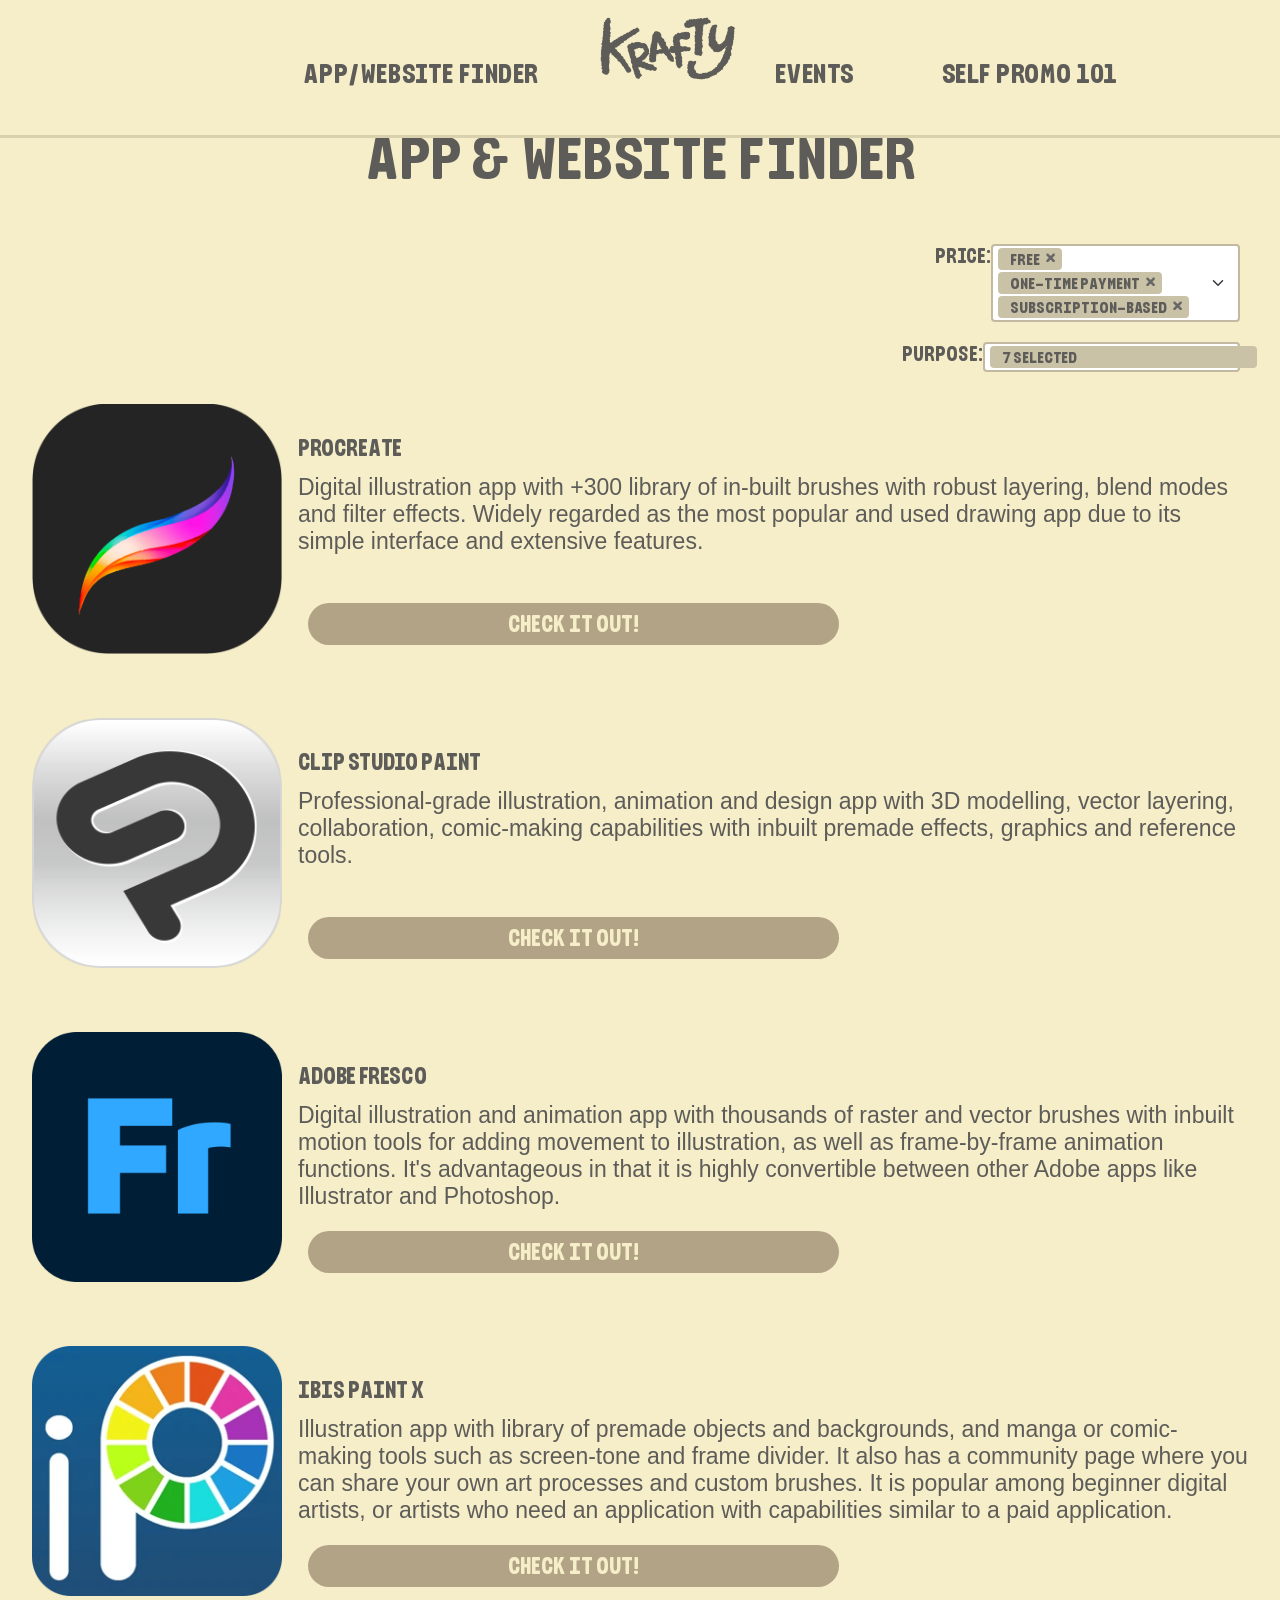
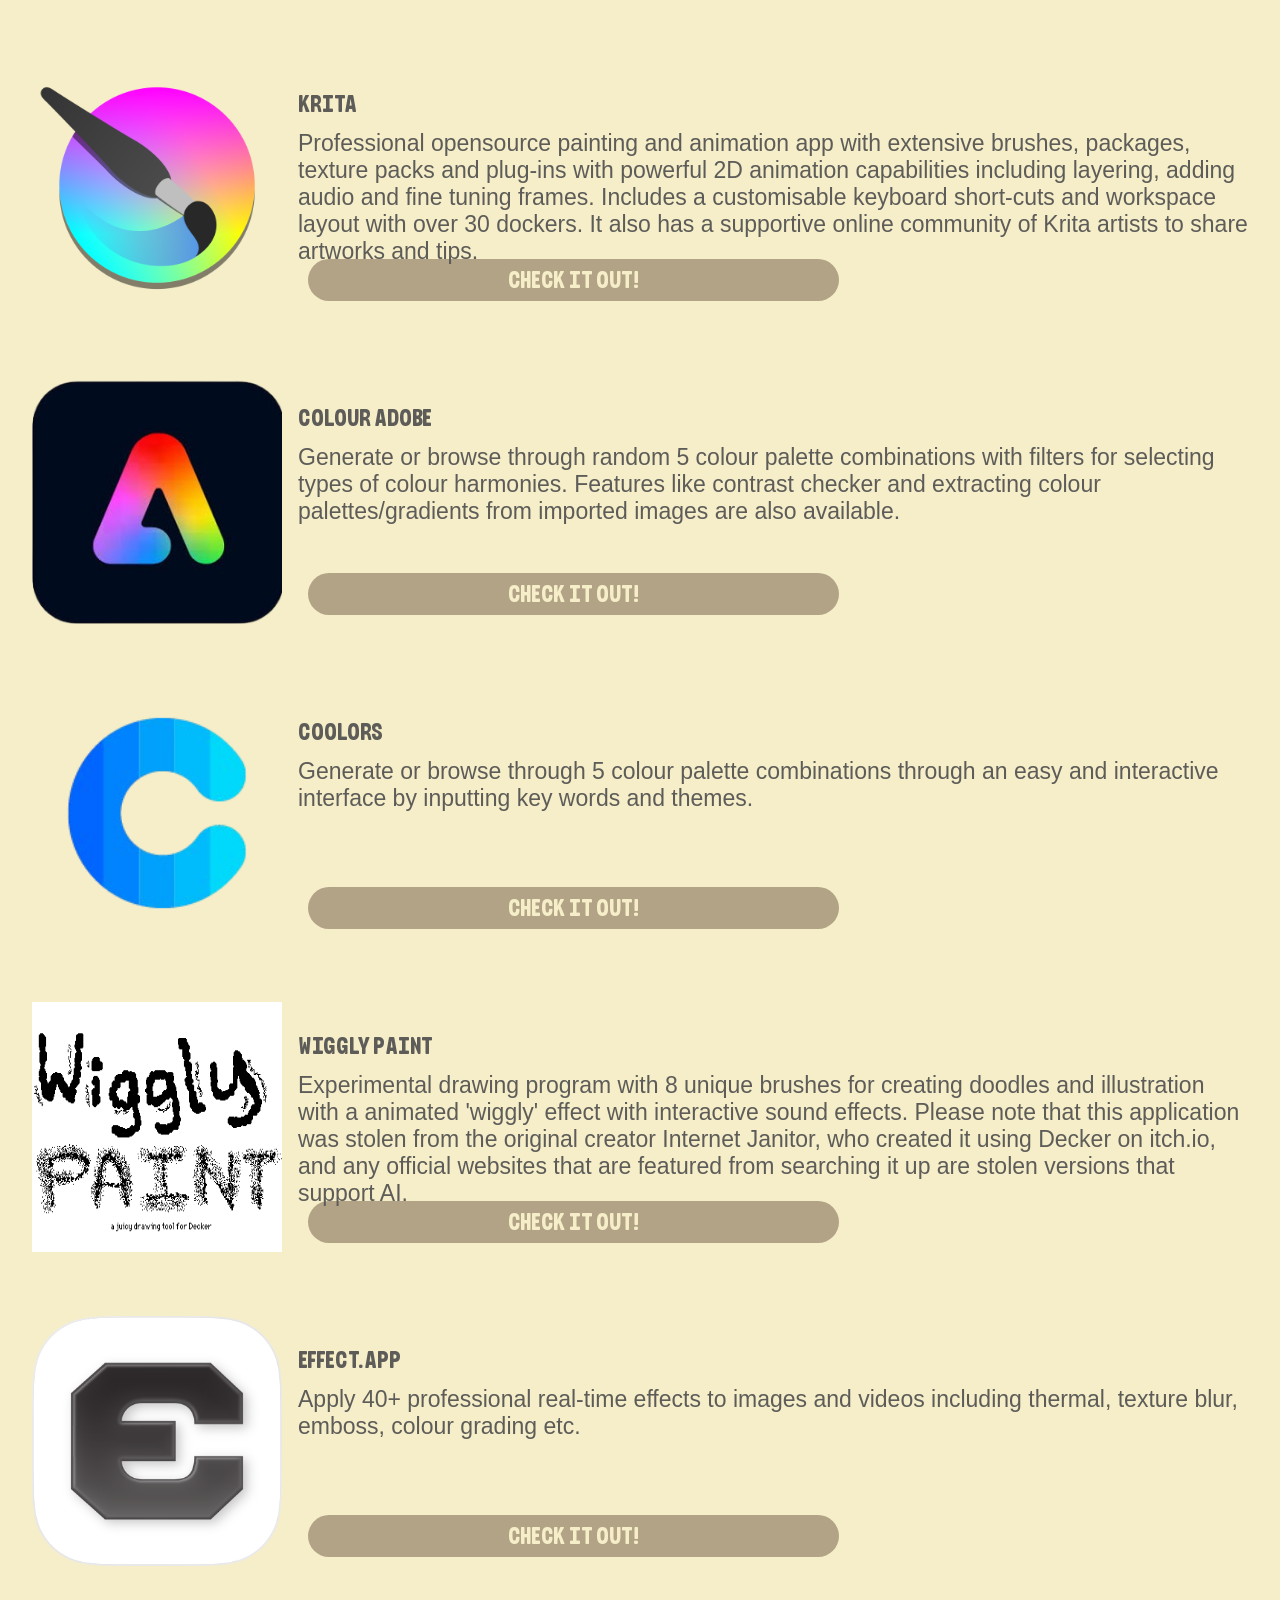
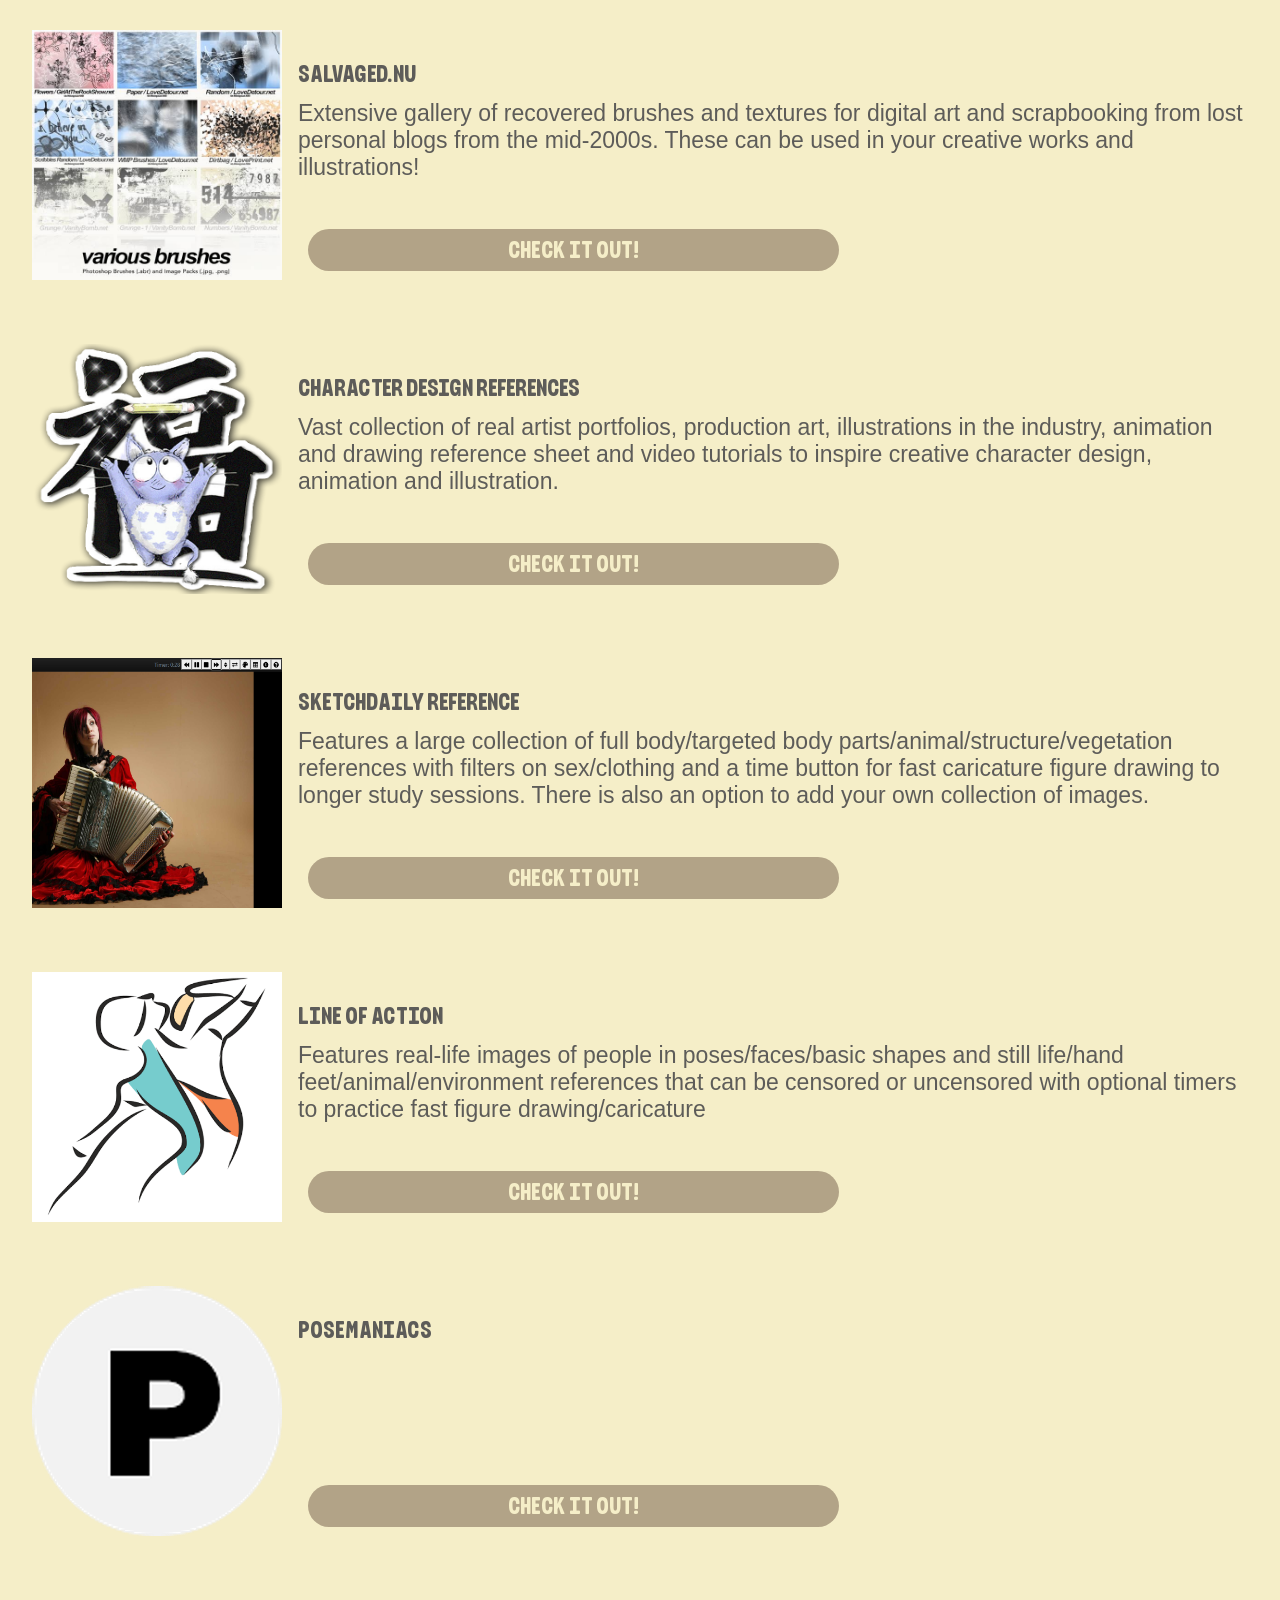
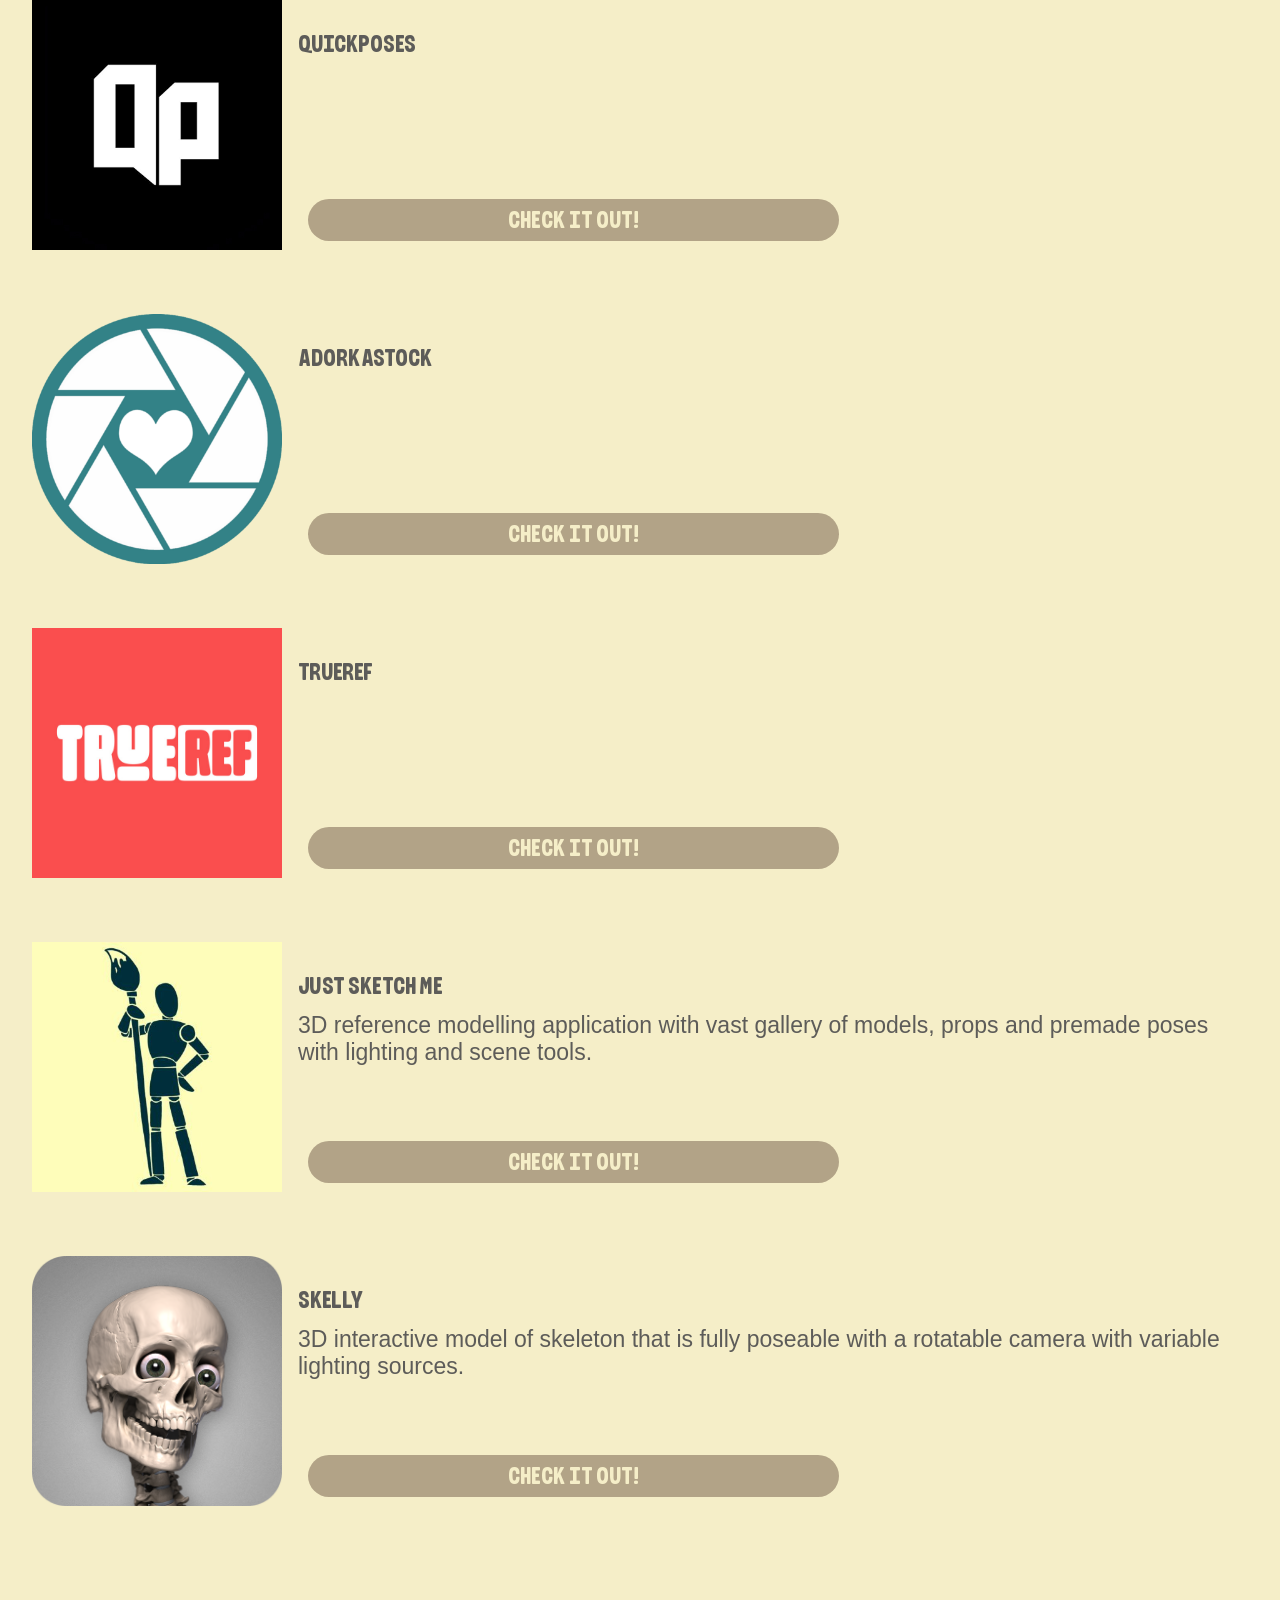
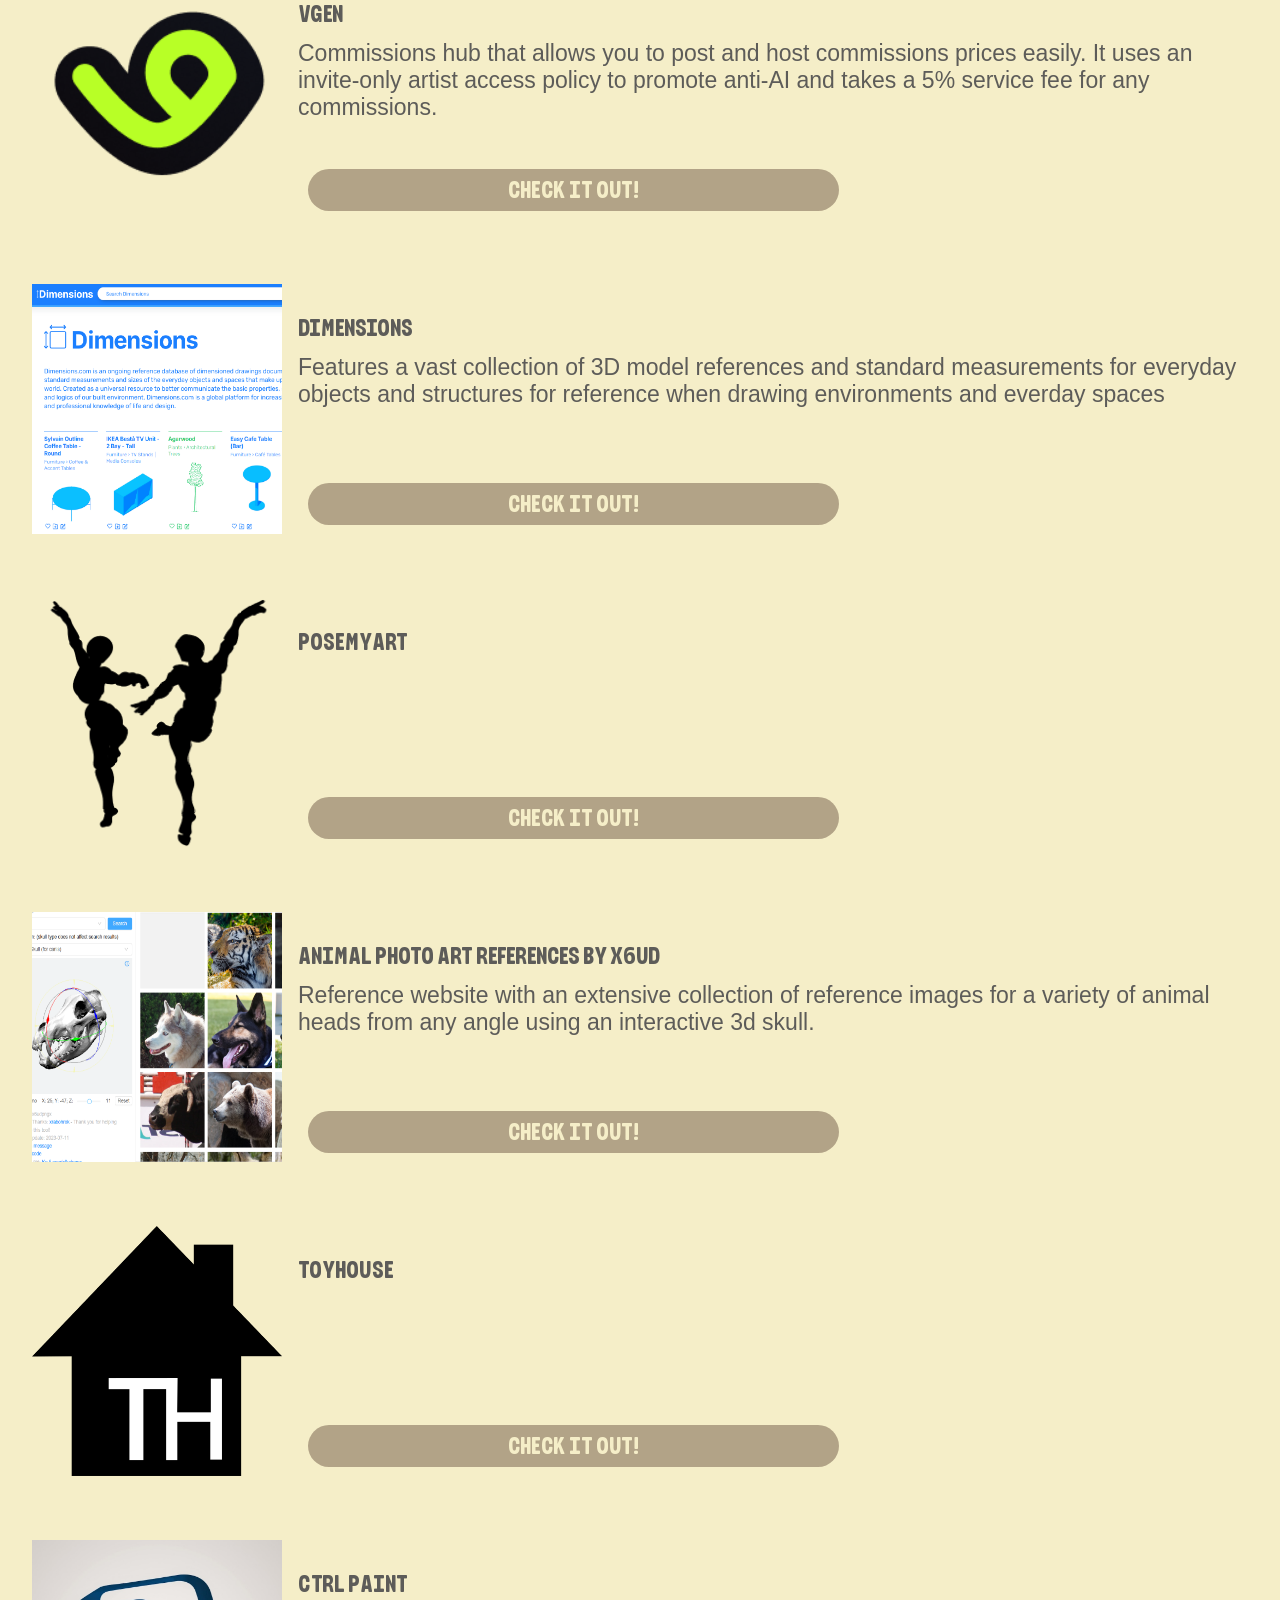
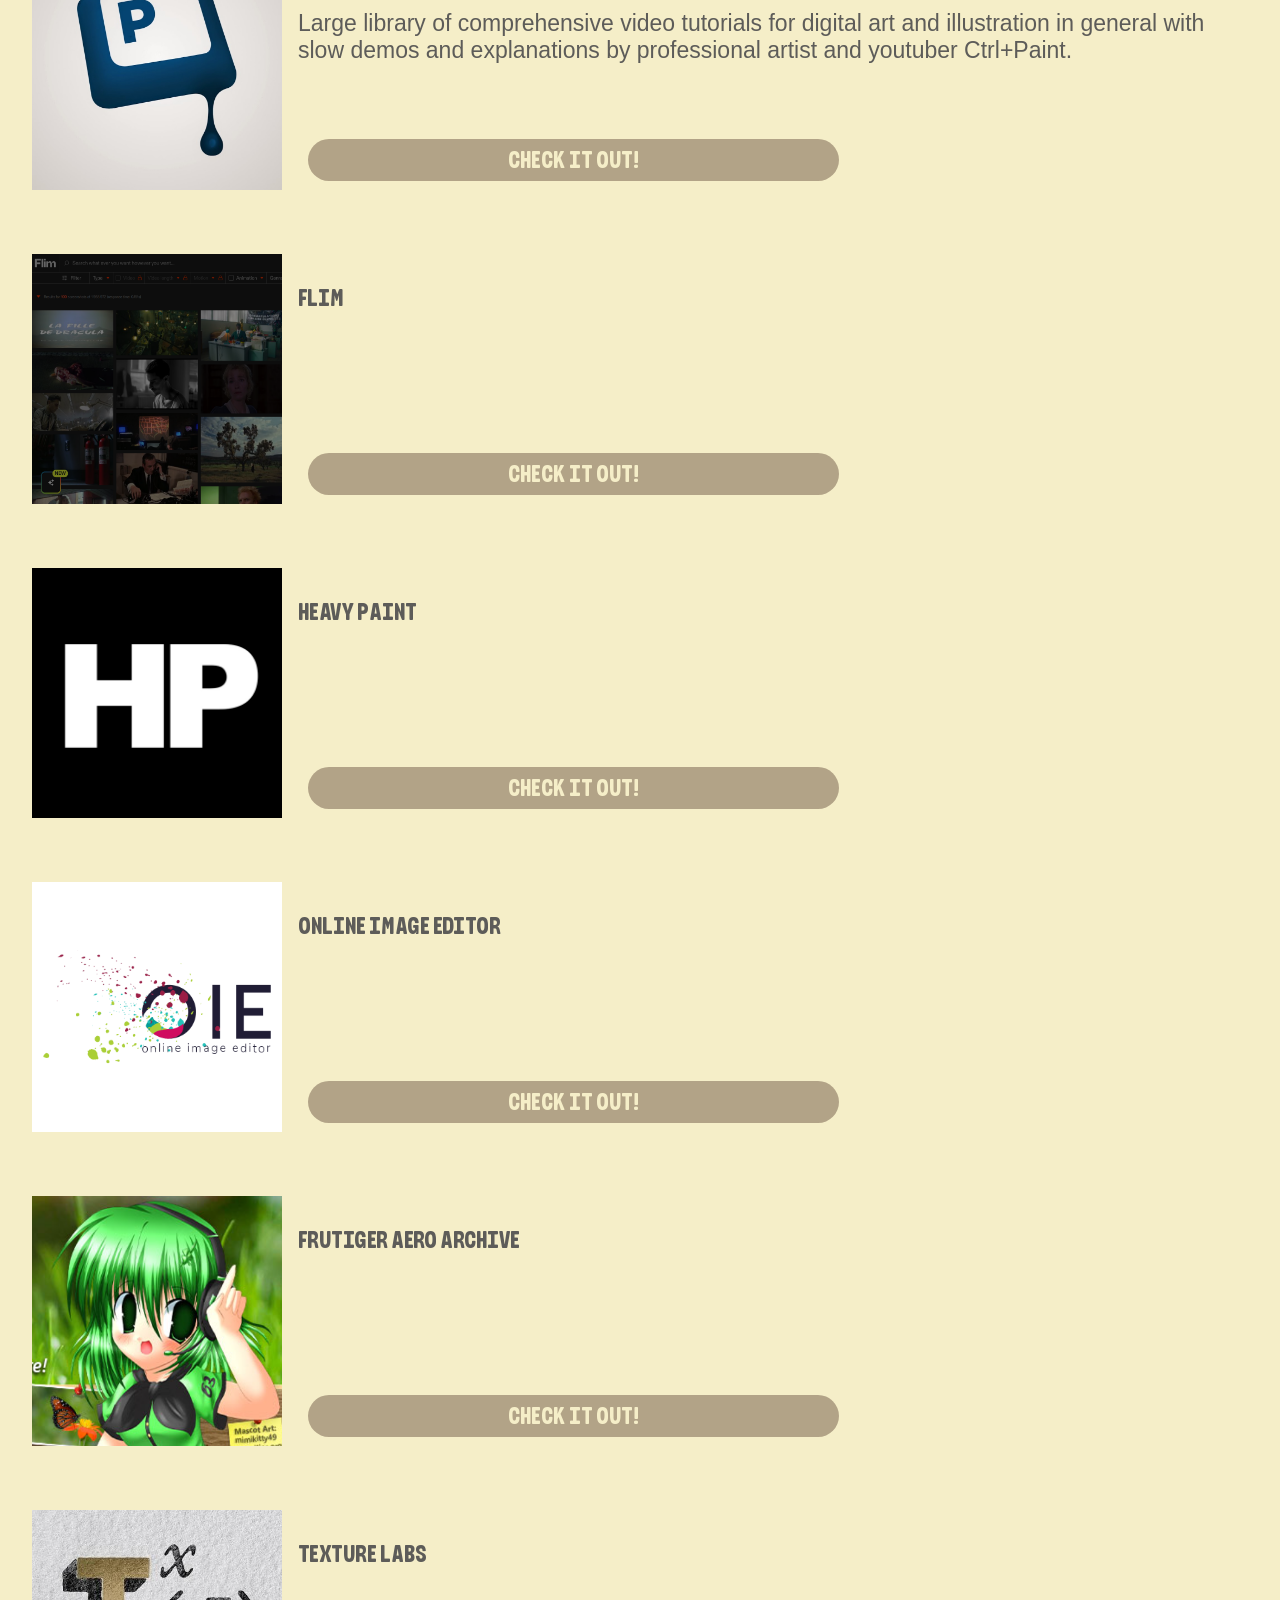
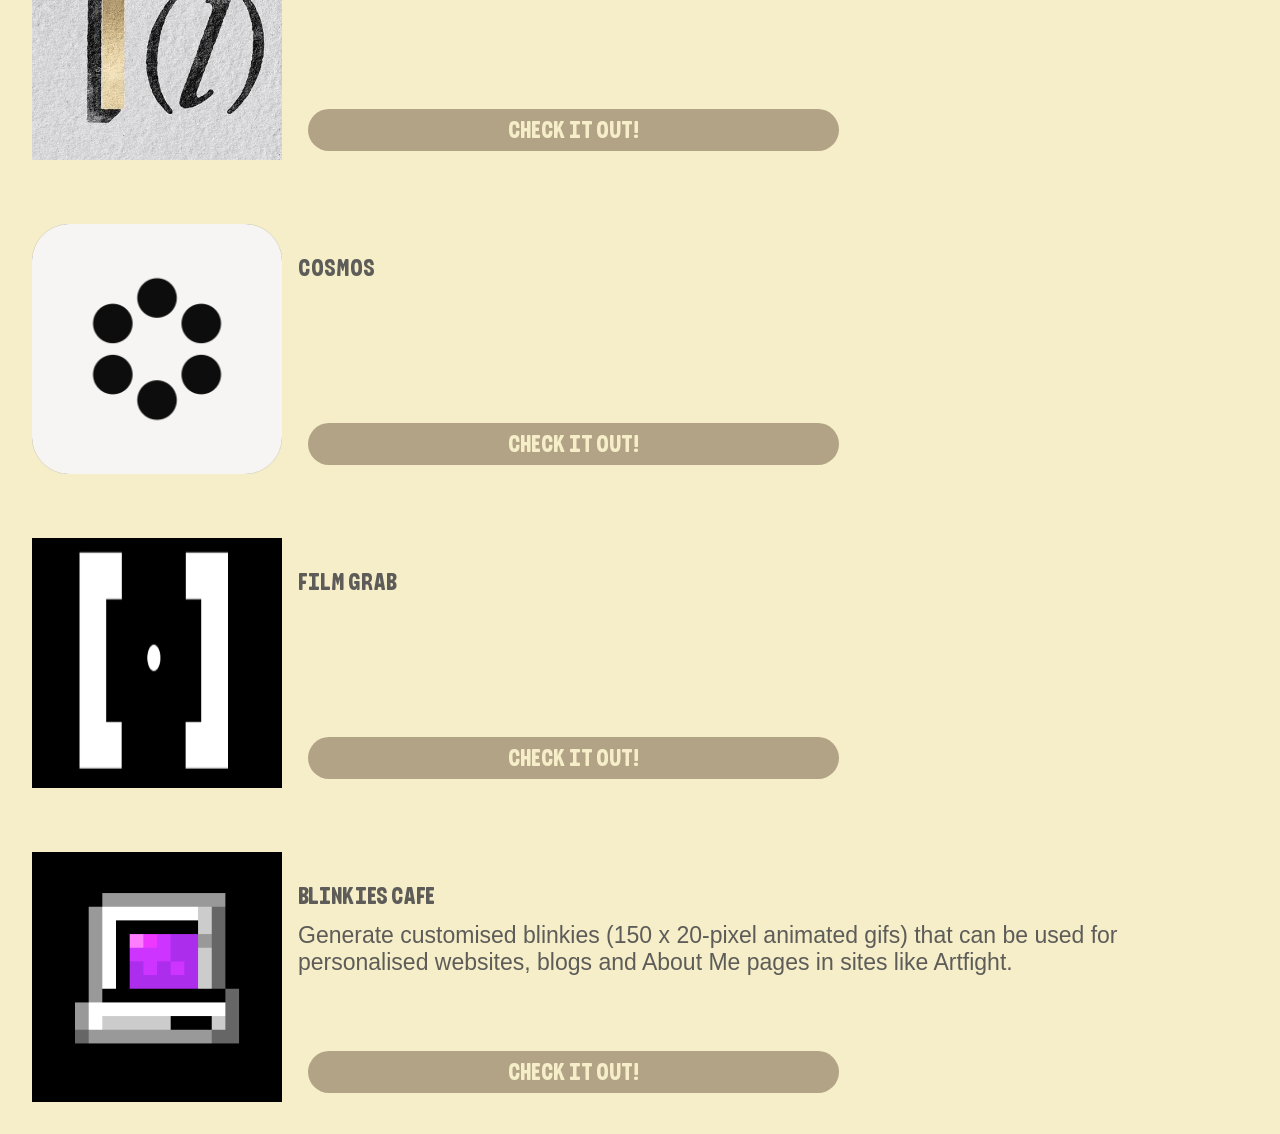
==== commit 7f06f68c: "feat: content for events created all the content for my events section and added buttons to any link" ====
--- a/app-website-finder.html
+++ b/app-website-finder.html
@@ -11,7 +11,7 @@
     <script src="./js-files/products.js" defer></script>
     <script src="./js-files/multiselect-dropdown.js"></script>
     <title>KRAFTY</title>
-    <link rel="icon" href="./HTML-graphics/substitutefornow.jpg">
+    <link rel="icon" href="./HTML-graphics/KRAFTY_logo.png">
   </head>
   <body class="margin-page">
     <div id="nav-placeholder"></div>
@@ -21,23 +21,22 @@
     <section class="Apps/Websites Container" id="product">
         <div class="filters">
             <label for="priceFilter">Price:  </label>
-            <select id="priceFilter">
-              <option value="all">All</option>
-              <option value="free">Free</option>
-              <option value="one-time-payment">One-time payment</option>
-              <option value="subscription">Subscription-based</option>
+            <select id="priceFilter" name="select" multiple>
+              <option value="free" selected>Free</option>
+              <option value="one-time-payment" selected>One-time payment</option>
+              <option value="subscription" selected>Subscription-based</option>
             </select>
         </div>
         <div class="filters">
             <label for="typeFilter">Purpose:  </label>
             <select id="typeFilter" name="select" multiple>
-                <option value="drawing">Drawing</option>
-                <option value="animation">Animation</option>
-                <option value="croquis-reference">Croquis/reference</option>
-                <option value="commissions">Commissions</option>
-                <option value="image-video-editing">Image/Video Editing</option>
-                <option value="textures-graphics">Textures/graphics</option>
-                <option value="other">Other</option>
+                <option value="drawing" selected>Drawing</option>
+                <option value="animation" selected>Animation</option>
+                <option value="croquis-reference" selected>Croquis/reference</option>
+                <option value="commissions" selected>Commissions</option>
+                <option value="image-video-editing" selected>Image/Video Editing</option>
+                <option value="textures-graphics" selected>Textures/graphics</option>
+                <option value="other" selected>Other</option>
             </select>
         </div>
         
--- a/style.css
+++ b/style.css
@@ -10,11 +10,11 @@
 
 
 .homepage-cats {
-  width: 1000px;
-  height: 950px;
-  transform: translate(-60px,-180px);
+  width: 65%;
+  transform: translate(-60px,-200px);
   pointer-events: none;
-  z-index: 1;
+  position: relative;
+  z-index: 3
 
 
 }
@@ -32,6 +32,19 @@
 @font-face {
   font-family: Hatchway;
   src: url(./HTML-graphics/hatchway.ttf)
+}
+
+.events-content {
+  text-align: left;
+  padding: 0 0 10px 40px;
+  color: #5D5C59;
+  z-index: -1;
+}
+
+h3 {
+  font-family: "Hatchway";
+  font-size: 50px;
+  text-transform: uppercase;
 }
 
 h2 {
@@ -55,14 +68,16 @@
 }
 
 .button {
-  text-decoration: none;
-  text-align: center;
-  background-color: #FA5F55;
-  color: #fff;
-  font-family: 'Segoe UI', Tahoma, Geneva, Verdana, sans-serif;
-  padding: 6px 2px 6px 2px;
-  border: 5px 5px 5px 5px;
-  border-radius: 25px;
+    background-color: #b2a387;
+    padding: 7px 200px 7px 200px;
+    font-family: "Hatchway";
+    font-size: 23px;
+    color: #f5eec8;
+    text-transform: uppercase;
+    text-decoration: none;
+    text-align: center;
+    margin: 110px 0 0 10px;
+    border-radius: 25px;
 }
 
 .nav {
@@ -70,13 +85,14 @@
   top: 0;
   left: 0;
   right: 0;
-  width: 1600px;
-  height: 100px;
+  width: 100%;
+  height: 15%;
   display: flex;
   justify-content: center;
   align-items: center;
   background-color:#f5eec8;
   border-bottom: 3px solid rgba(205, 196, 161, 0.673);
+  z-index: 2;
 }
 
 .nav__logo {
@@ -118,11 +134,12 @@
   content: "";
   position: absolute;
   background-color: #5D5C59;
-  height: 3px;
+  border-radius: 4px;
+  height: 4px;
   width: 0;
   left: 0;
   bottom: 5px;
-  transition: 0.3s;
+  transition: 0.4s;
 }
 
 .nav__menu ul li a:hover:after {
@@ -139,83 +156,6 @@
   padding-right: 70px;
 }
 
-.nav__hamburger {
-  width: 1.875rem;
-  height: 1.313rem;
-  display: none;
-  flex-direction: column;
-  justify-content: space-around;
-  position: absolute;
-  top: 1rem;
-  right: 1rem;
-  z-index: 2;
-}
-
-/*Hamburger to Cross Animation*/
-.nav__hamburger__line {
-  height: 0.2rem;
-  width: 100%;
-  background-color: #5D5C59;
-  border-radius: 0.625rem;
-  transition: all ease-in-out 0.2s;
-}
-
-@media screen and (max-width: 550px) {
-  .nav__hamburger {
-    display: flex;
-  }
-  .nav__menu {
-    position: absolute;
-    display: flex;
-    align-items: center;
-    top: -10rem;
-    width: 100%;
-    transition: all ease-in-out 0.4s;
-  }
-  .nav {
-    flex-direction: column;
-    align-items: flex-start;
-  }
-  .nav__menu ul {
-    flex-direction: column;
-    width: 100%;
-    padding: 3rem 0 0.6rem;
-  }
-  .nav__menu ul li {
-    text-align: center;
-    transition: color 0.3s ease;
-  }
-
-  .nav__menu ul li a {
-    padding: 0.5rem;
-  }
-  .nav__menu {
-    z-index: 1;
-  }
-  .nav__menu.active {
-    top: 0;
-  }
-  .nav__hamburger.active :nth-child(1) {
-    transform: rotate(45deg) translate(0.45rem, 0.1875rem);
-  }
-
-  .nav__hamburger.active :nth-child(2) {
-    opacity: 0;
-  }
-
-  .nav__hamburger.active :nth-child(3) {
-    transform: rotate(-45deg) translate(0.45rem, -0.1875rem);
-  }
-
-  .nav__menu ul li:nth-child(1) {
-  margin-left: 0;
-  }
-
-.nav__menu ul li:nth-child(2) {
-  margin-left: 0;
-  }
-
-}
 
 
 
--- a/catalogue-filter.css
+++ b/catalogue-filter.css
@@ -24,22 +24,11 @@
     margin: 2rem;
     display: flex;
     gap: 1rem;
-    z-index: -1;
 }
 
 .card img {
     width: 250px;
     height: 250px;
-}
-
-.button {
-    background-color: #b2a387;
-    padding: 7px 200px 7px 200px;
-    font-family: "Hatchway";
-    font-size: 23px;
-    color: #f5eec8;
-    text-transform: uppercase;
-    margin: 110px 0 0 10px;
 }
 
 
@@ -49,10 +38,9 @@
     font-family: "Hatchway";
     font-size: 23px;
     color: #5D5C59;
-    pointer-events: none;
 }
 
-.card-content h3 {
+.card-content h4 {
     text-transform: uppercase;
 }
 
@@ -69,6 +57,6 @@
     display: flex;
     justify-content: flex-end;
     align-items: right;
-    margin: 20px  20px 0;
+    margin: 20px 40px 0 0;
 }
 
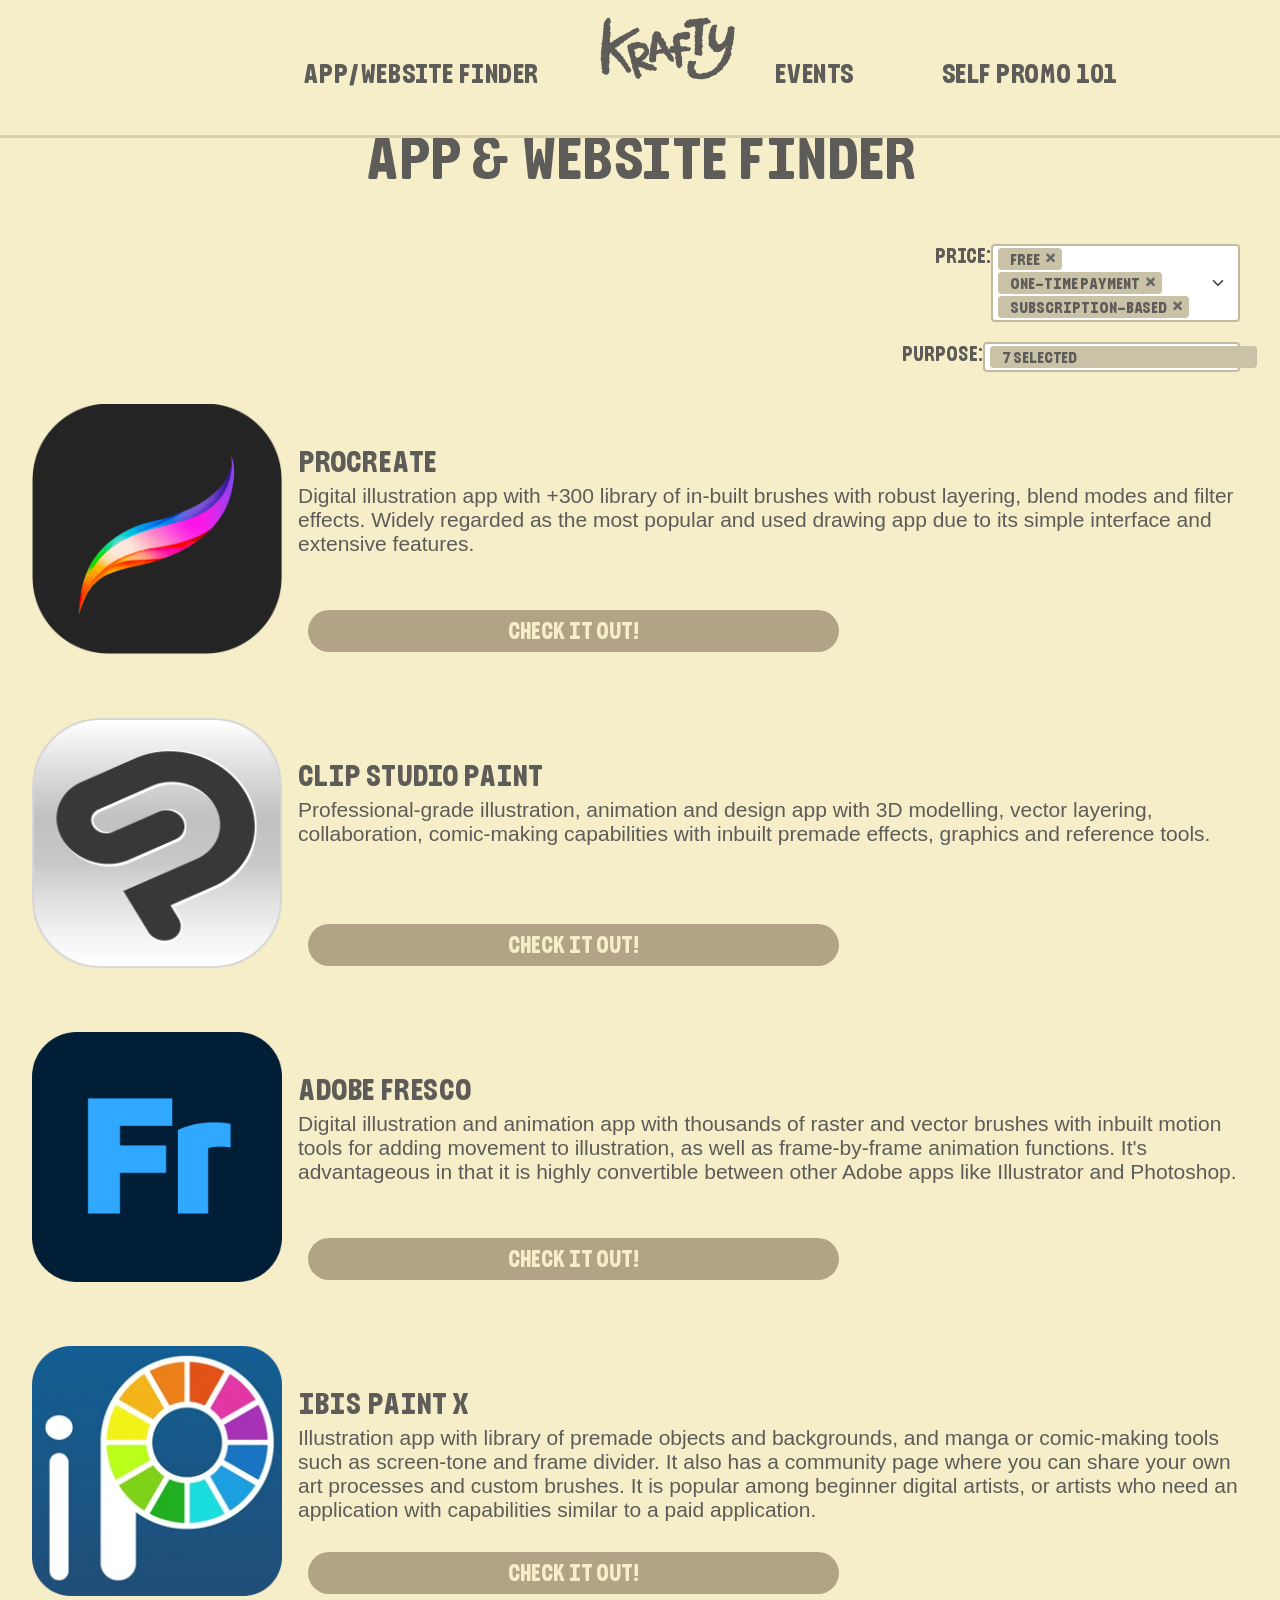
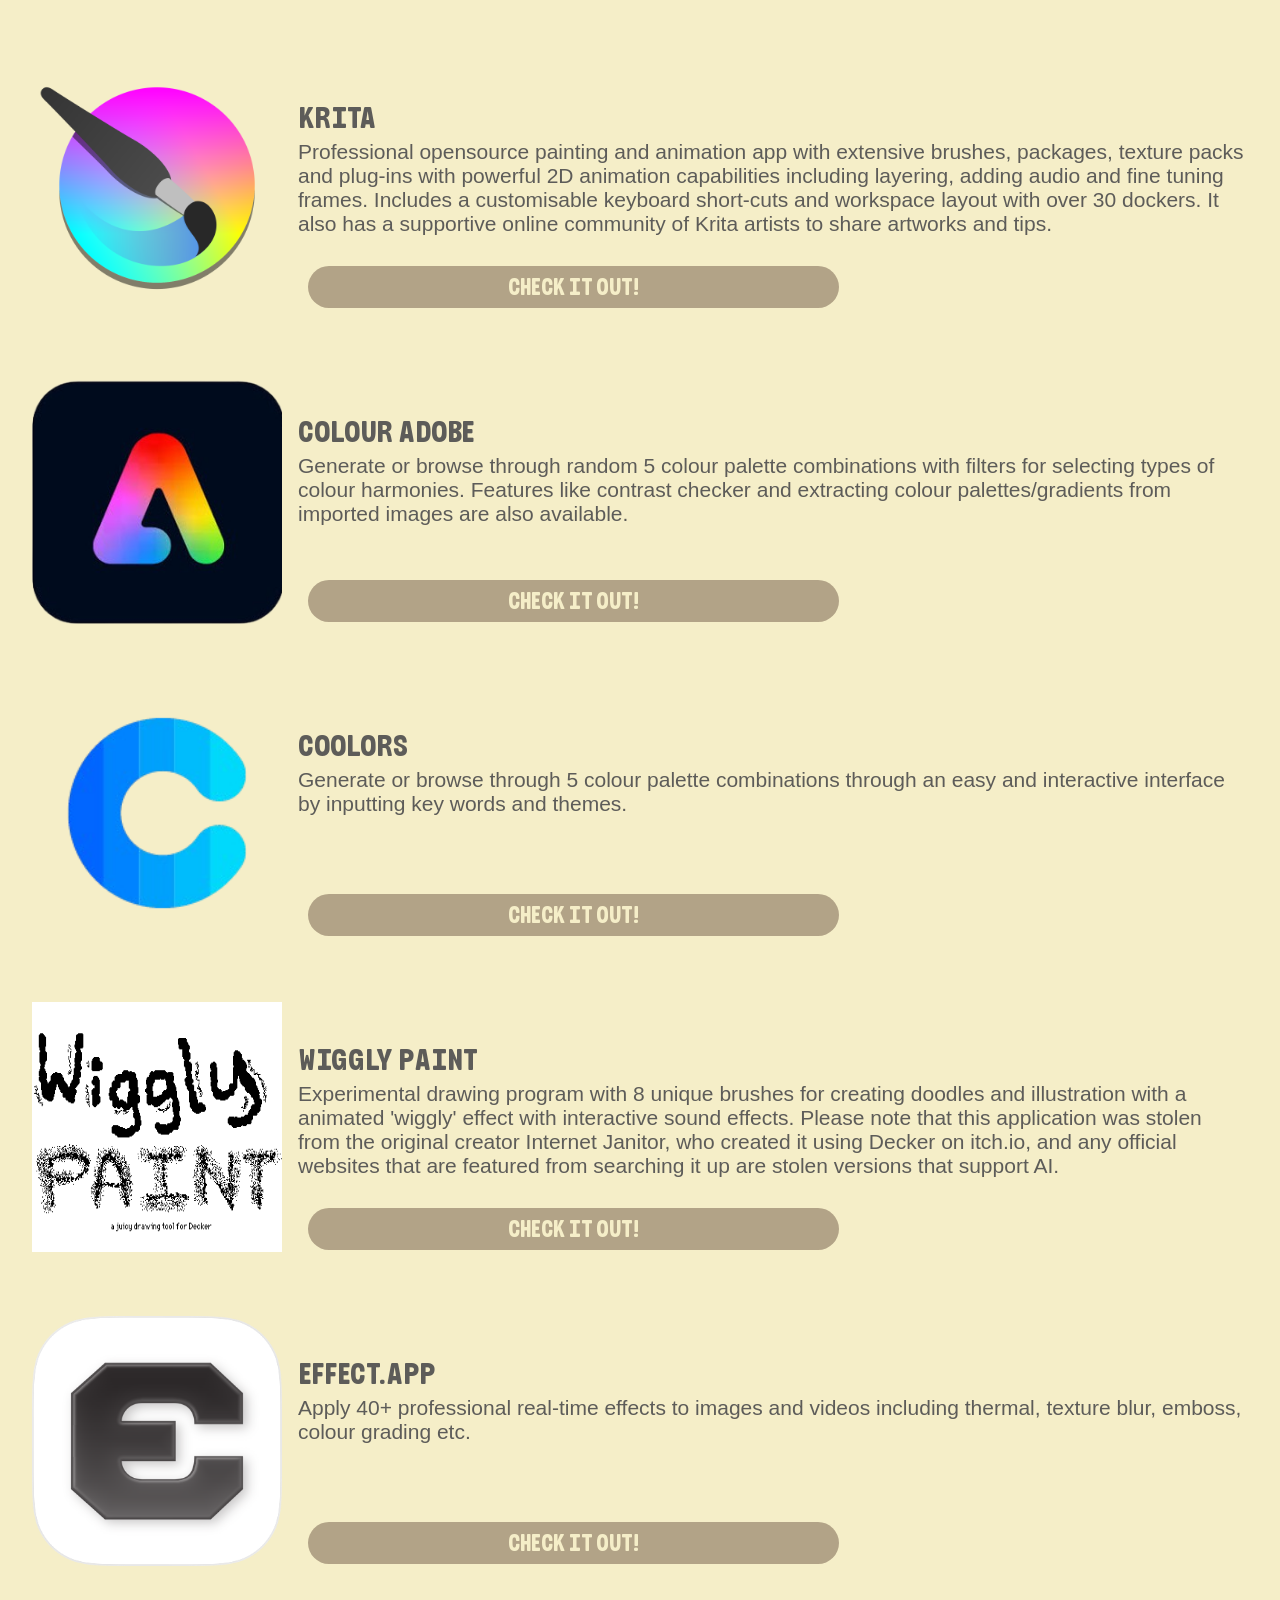
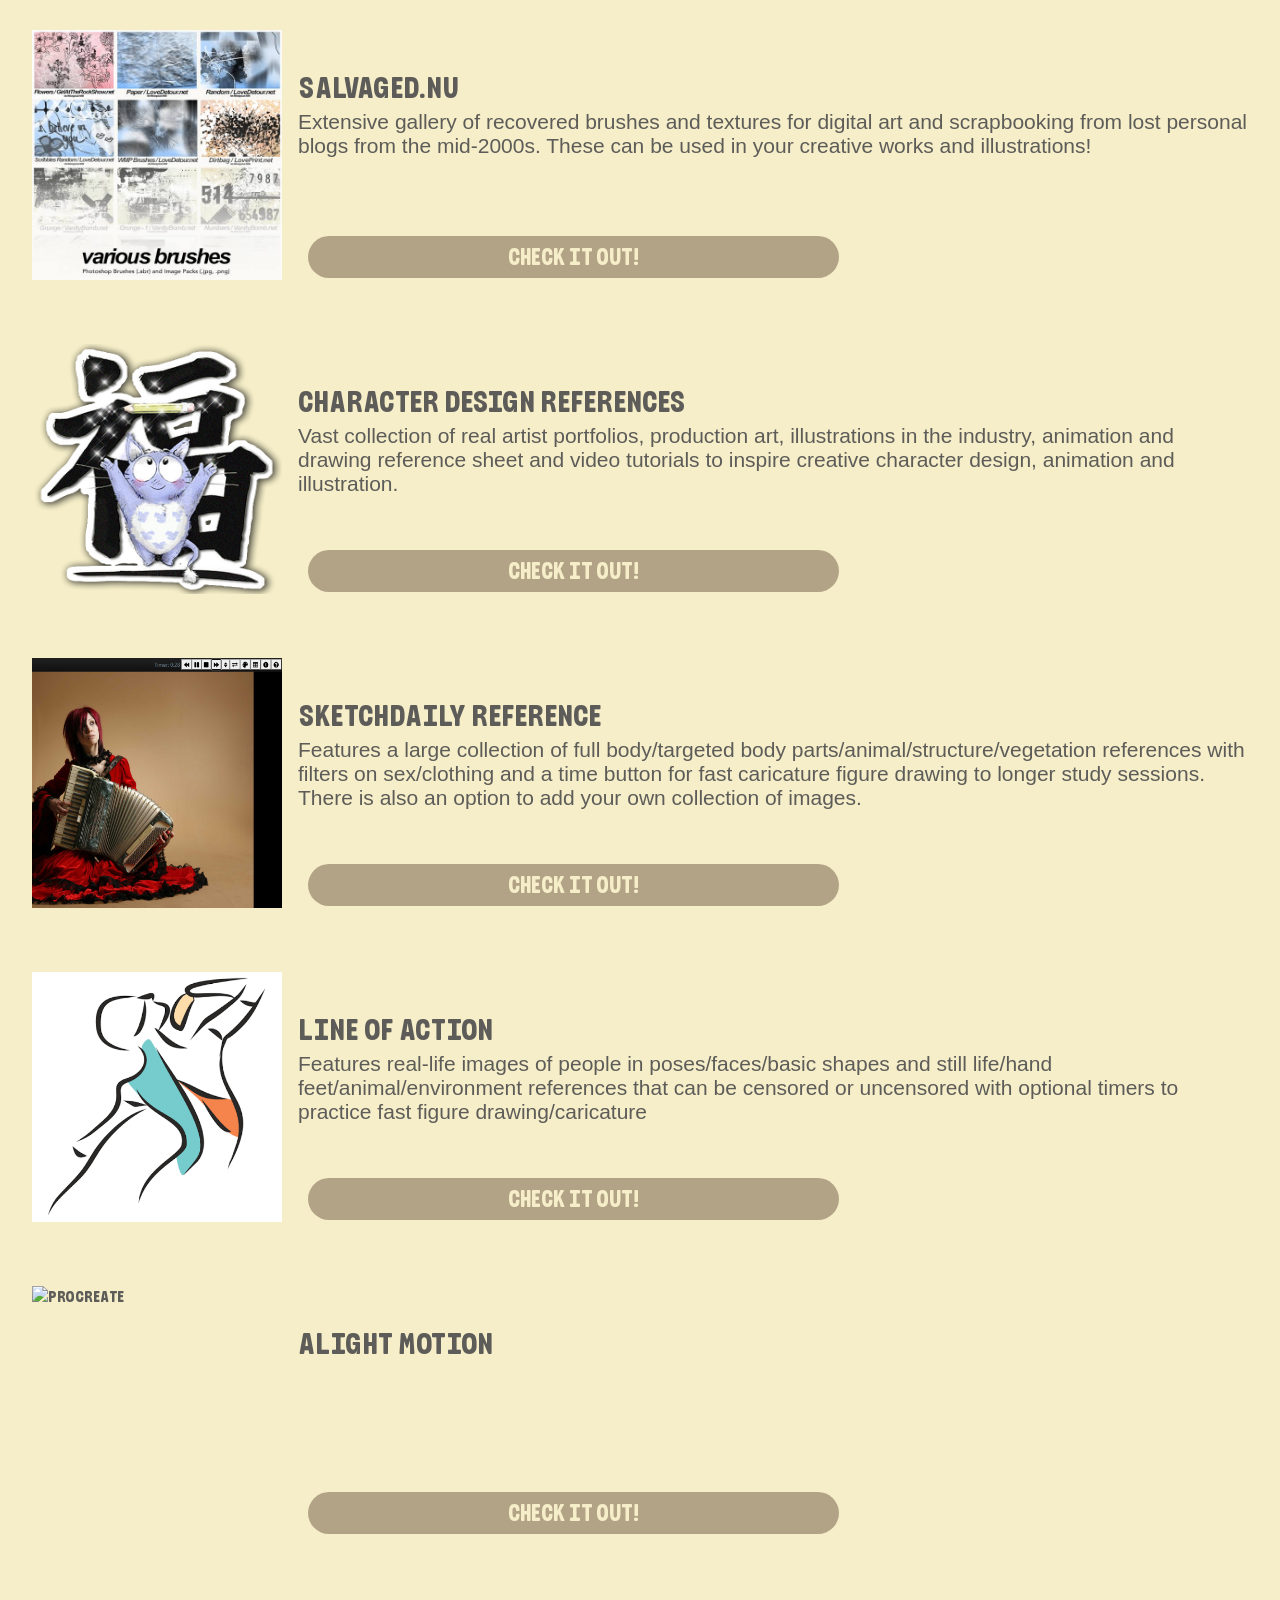
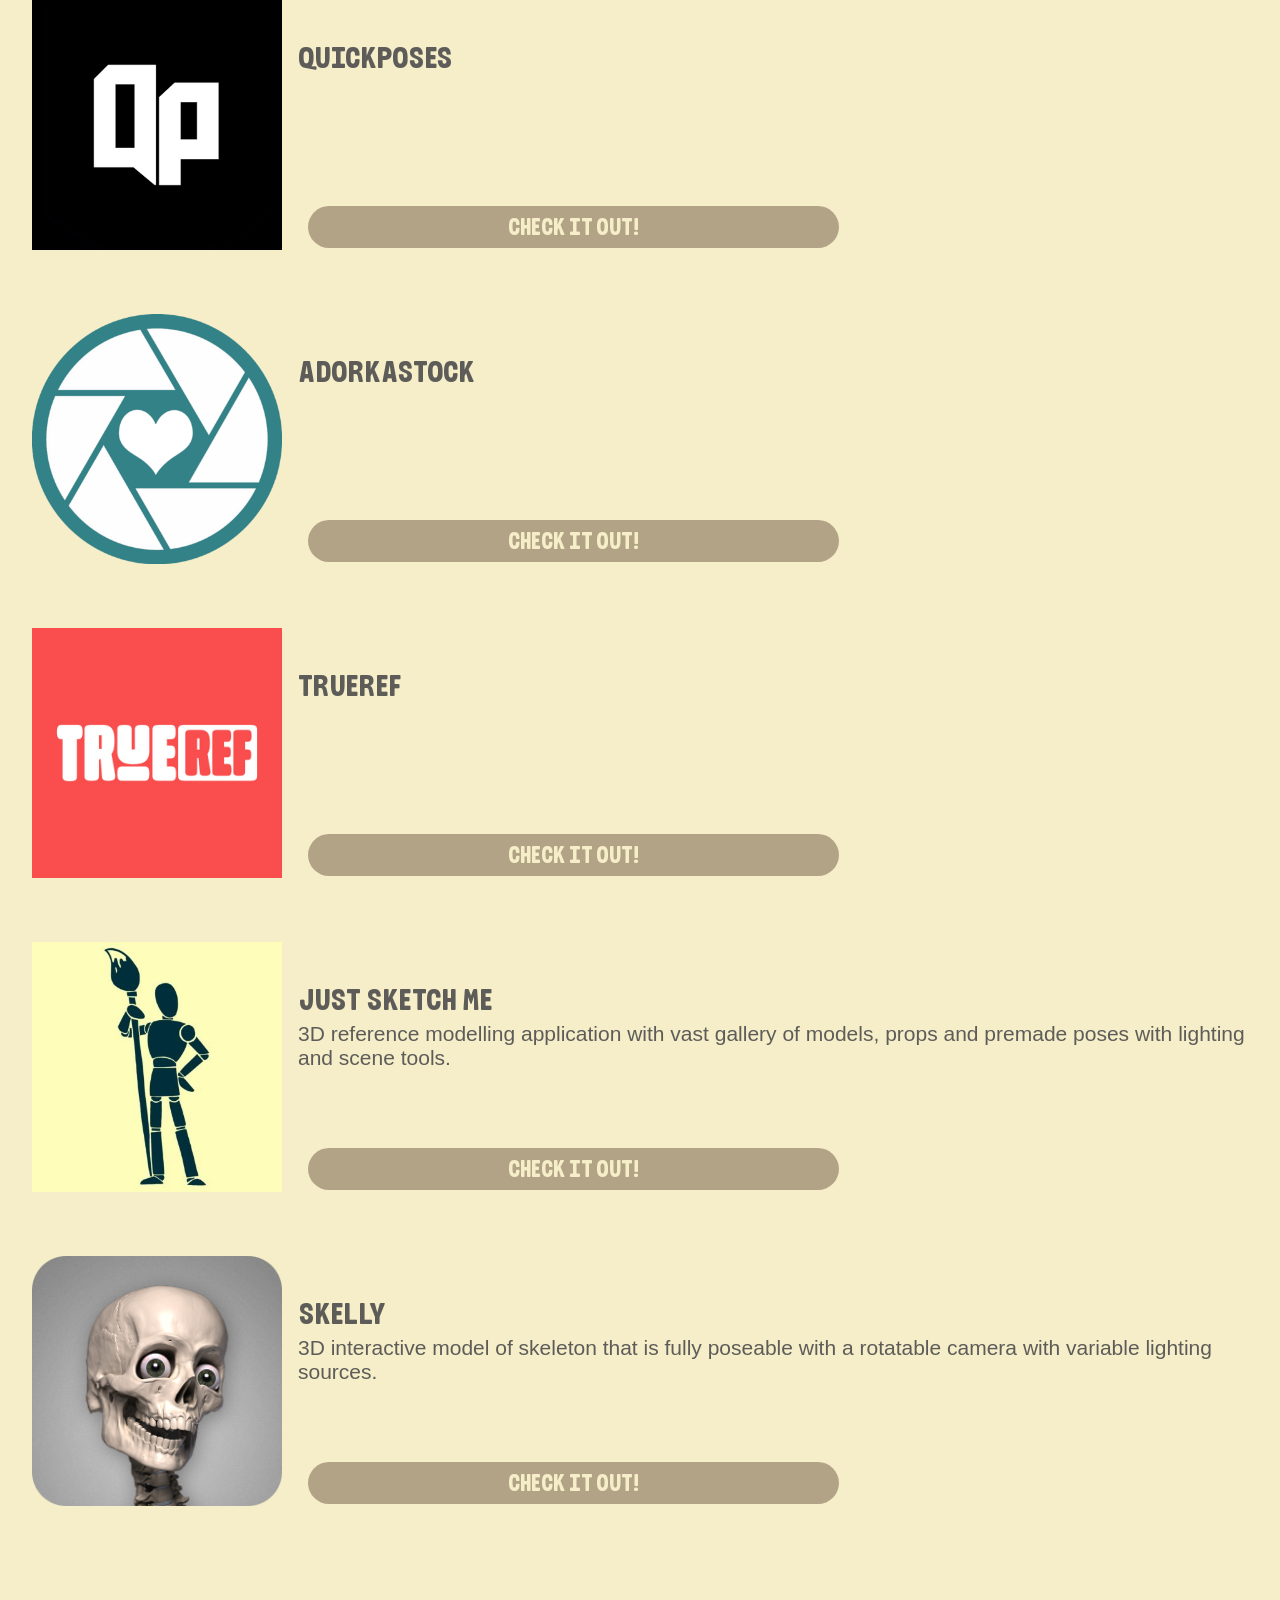
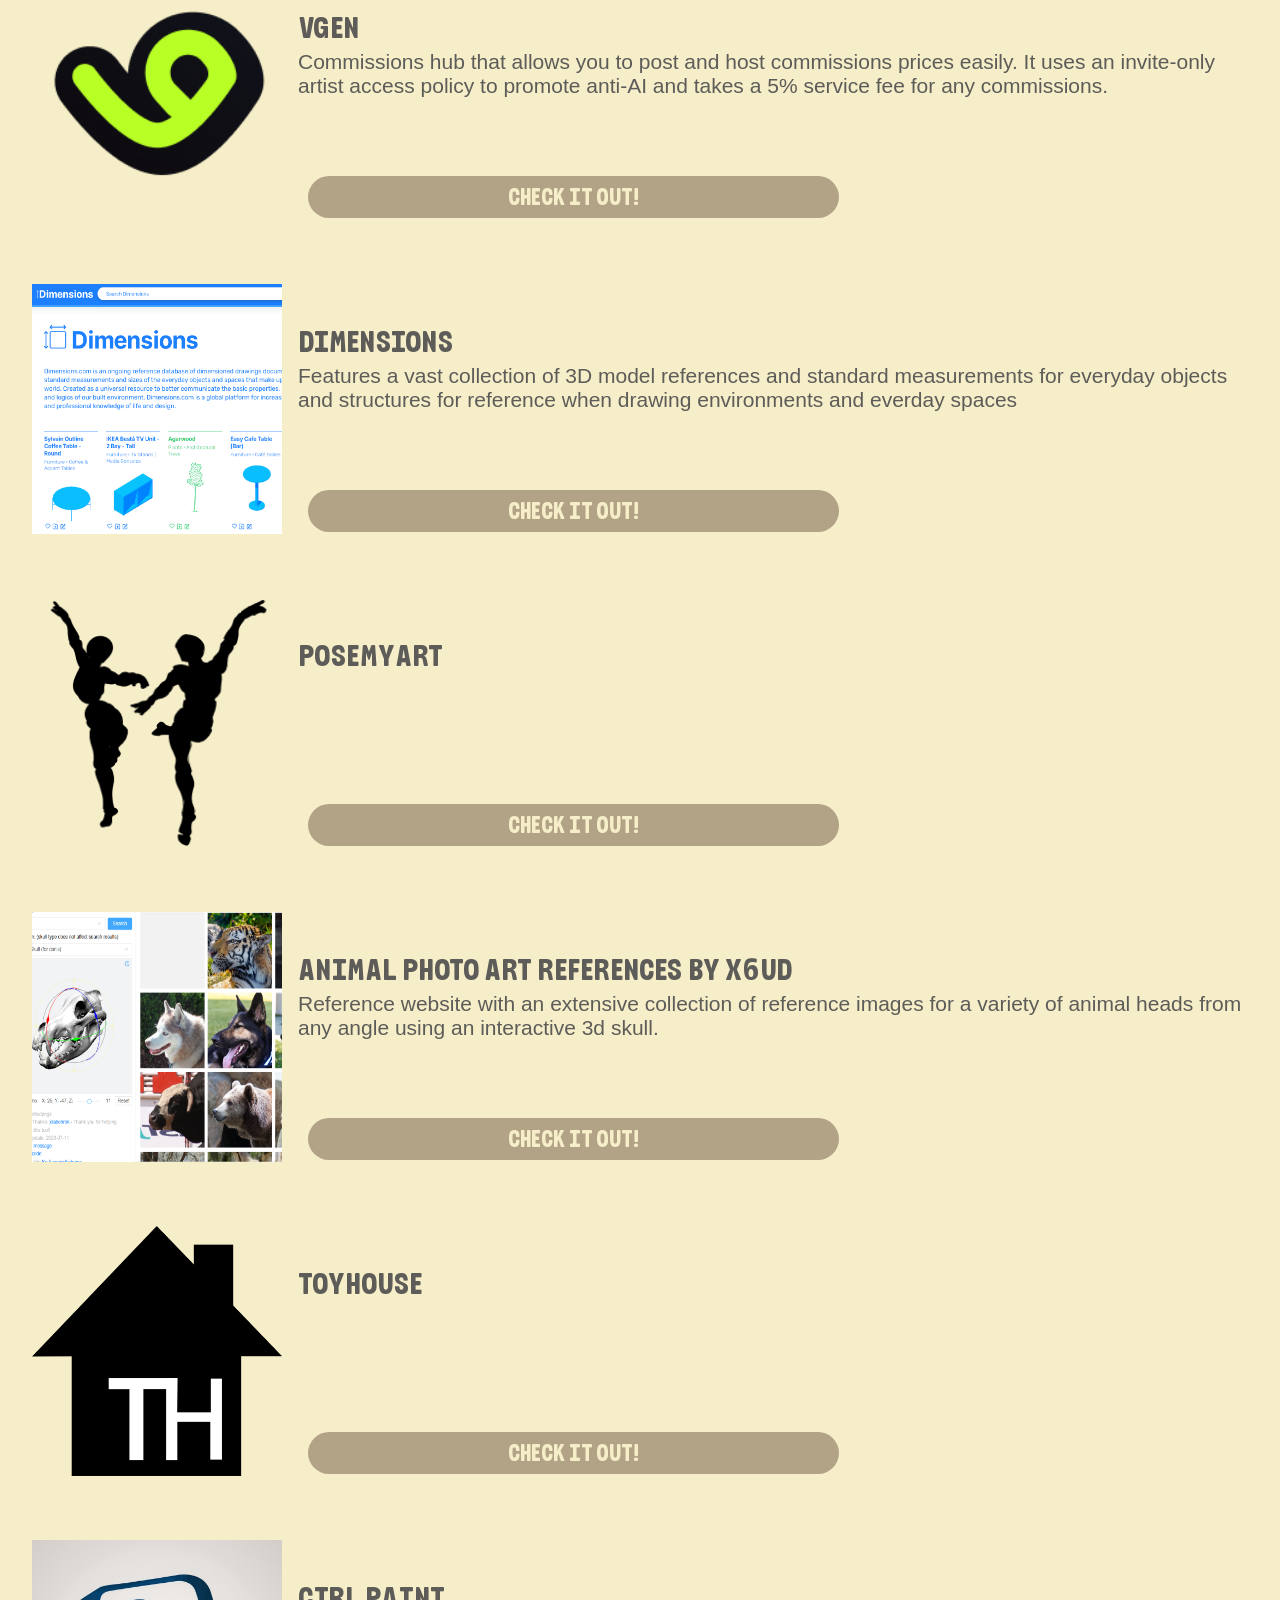
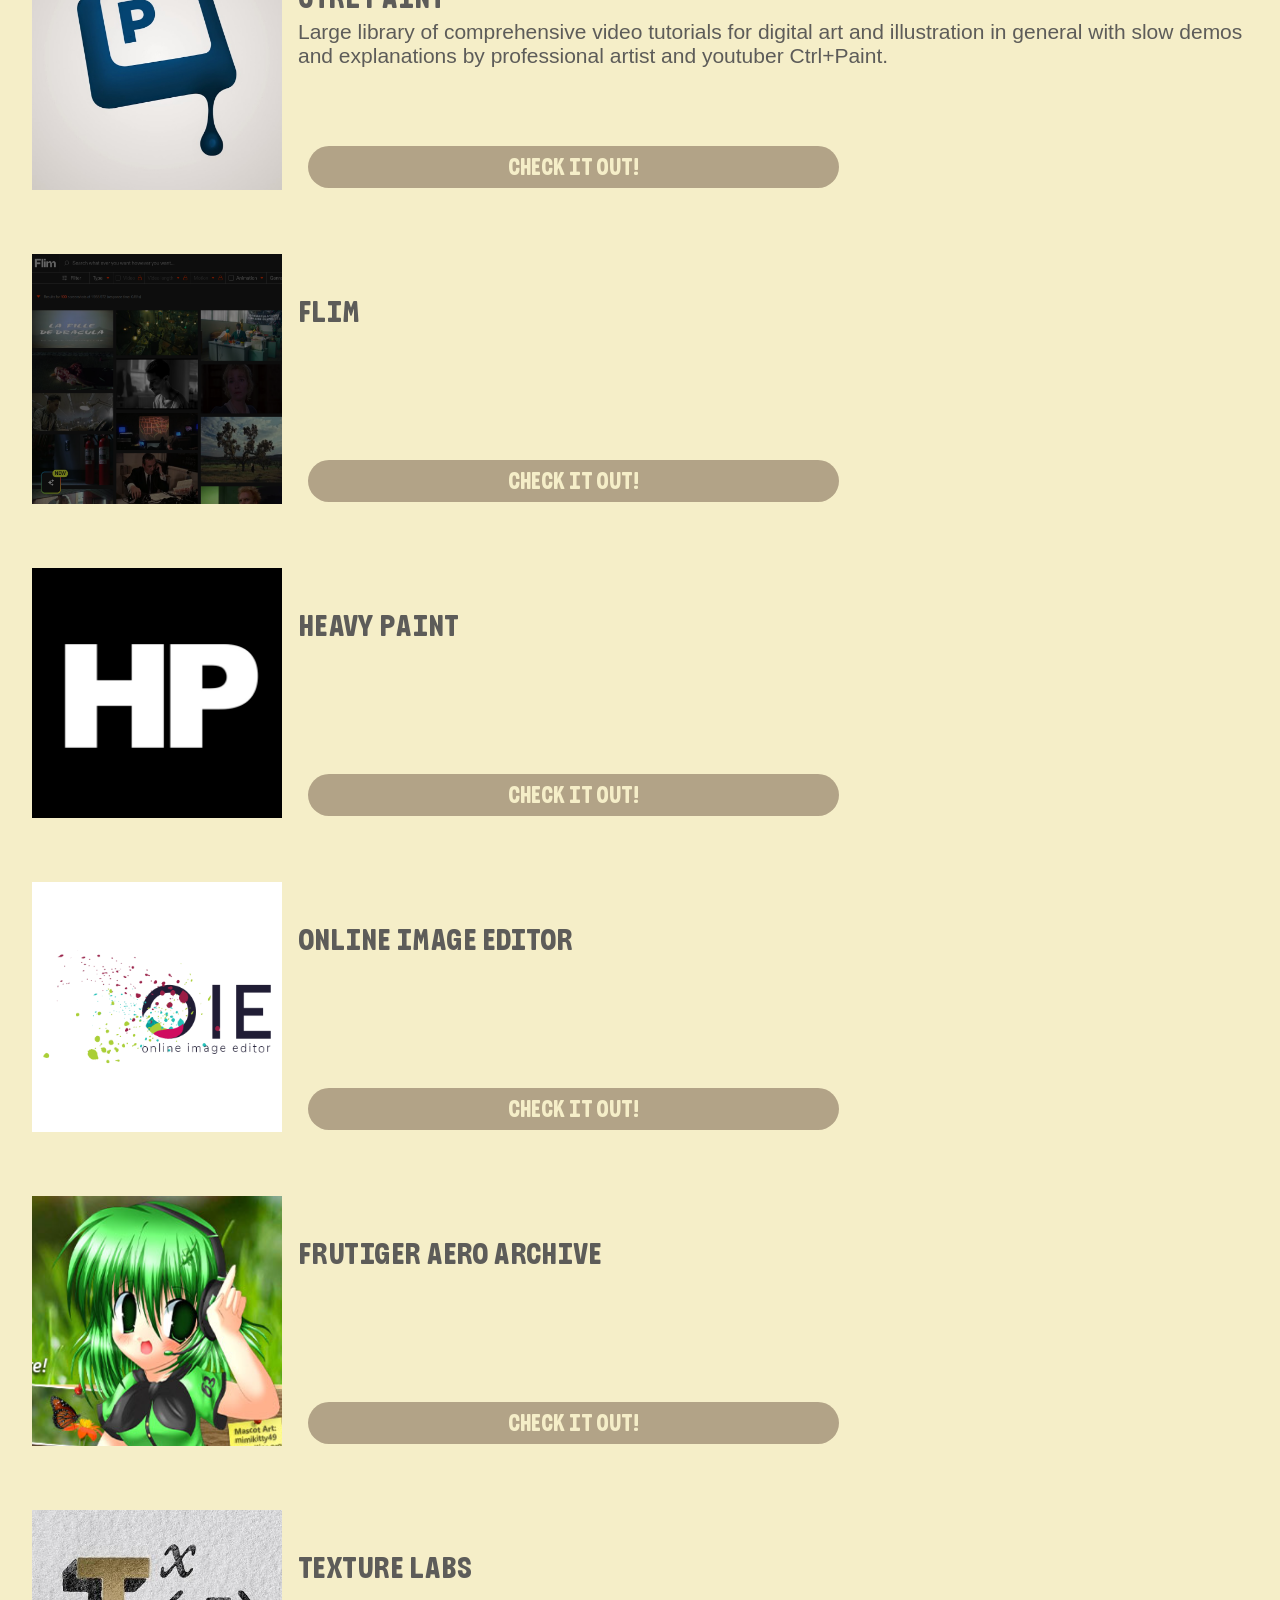
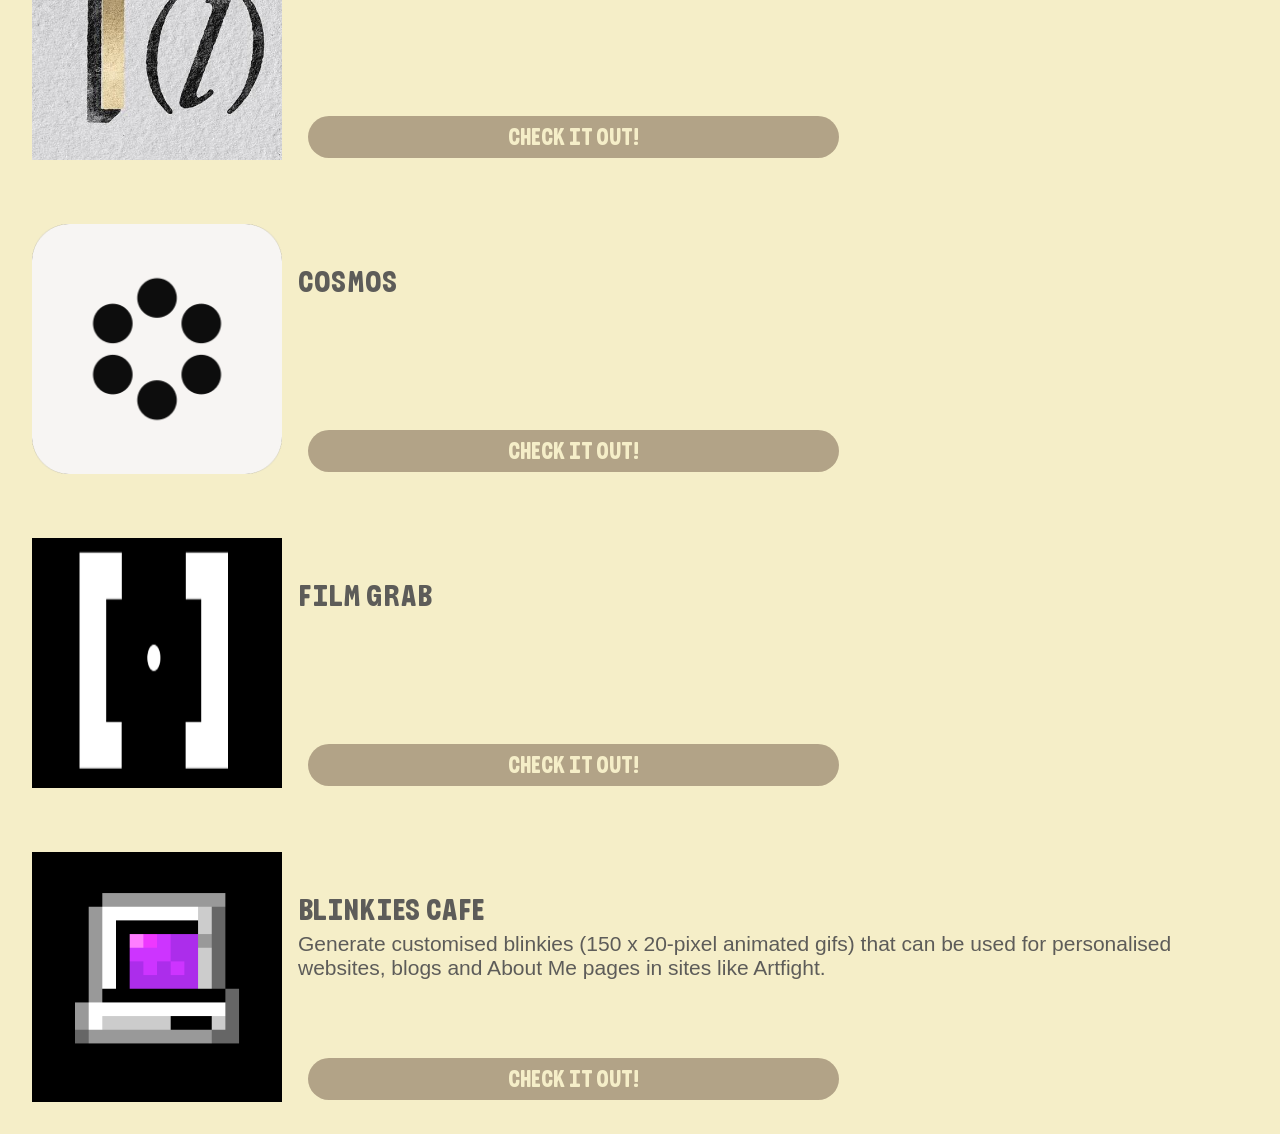
==== commit 313a70d9: "debug + feat: catalogue filter, self-promo content trying to debug the catalogue filter issue, im pr" ====
--- a/app-website-finder.html
+++ b/app-website-finder.html
@@ -5,8 +5,8 @@
       <meta name="viewport"
       content="width=device-width,
       initial-scale=1.0">
-    <link rel="stylesheet" href="style.css">
-    <link rel="stylesheet" href="catalogue-filter.css">
+    <link rel="stylesheet" href="./css-files/style.css">
+    <link rel="stylesheet" href="./css-files/catalogue-filter.css">
     <script src="./js-files/script.js" defer></script>
     <script src="./js-files/products.js" defer></script>
     <script src="./js-files/multiselect-dropdown.js"></script>
--- a/css-files/style.css
+++ b/css-files/style.css
@@ -0,0 +1,177 @@
+/*Importing custom font*/
+@font-face {
+  font-family: Hatchway;
+  src: url(../HTML-graphics/hatchway.ttf)
+}
+
+body {
+  margin: 0;
+  padding: 0;
+  font-family: "Hatchway";
+  background-color: #f5eec8;
+  text-transform: uppercase;
+  color: #5D5C59;
+}
+
+.margin-page {
+  padding: 70px 0 0 0;
+}
+
+
+.homepage-cats {
+  width: 65%;
+  transform: translate(-60px,-200px);
+  pointer-events: none;
+  position: relative;
+  z-index: 3
+
+
+}
+
+.selfpromo-cat {
+  width: 30%;
+  height: 67%;
+  transform: translate(310px, 213px);
+  pointer-events: none;
+  position: absolute;
+  z-index: -1;
+}
+
+
+h3 {
+  font-size: 50px;
+  margin: 0;
+}
+
+h2 {
+  text-align: center;
+  font-size: 60px;
+  z-index: -1;
+}
+
+h1 {
+  text-align: right;
+  font-size: 90px;
+  transform: translate(930px, 320px);
+  position: absolute;
+  z-index: -1;
+}
+
+p {
+  font-size: 21px;
+  text-transform: none;
+  font-family:'Segoe UI', Tahoma, Geneva, Verdana, sans-serif;
+}
+
+.events-content {
+  display: flex;
+  flex-direction: column;
+  width: 100%;
+}
+
+.left-p {
+  align-self: flex-start;
+  width: 45%;
+  padding-left: 60px; 
+}
+
+.right-p {
+  text-align: right;
+  align-self: flex-end;
+  width: 45%;
+  padding-right: 60px;
+}
+
+.button {
+  background-color: #b2a387;
+  padding: 7px 200px 7px 200px;
+  font-family: "Hatchway";
+  font-size: 23px;
+  color: #f5eec8;
+  text-transform: uppercase;
+  text-decoration: none;
+  text-align: center;
+  margin-left: 10px;
+  border-radius: 25px;
+}
+
+.nav {
+  position: fixed;
+  top: 0;
+  left: 0;
+  right: 0;
+  width: 100%;
+  height: 15%;
+  display: flex;
+  justify-content: center;
+  align-items: center;
+  background-color:#f5eec8;
+  border-bottom: 3px solid rgba(205, 196, 161, 0.673);
+  z-index: 2;
+}
+
+.nav__logo {
+  position: absolute;
+  left: 46%;
+  top: -15%;
+}
+
+.nav__logo img {
+  display: block;
+  width: 150px;
+  height: 150px;
+}
+
+.nav__menu ul {
+  display: flex;
+}
+
+.nav__menu ul li {
+  list-style: none;
+}
+
+.nav__menu ul li a {
+  position: relative;
+  text-decoration: none;
+  text-transform: uppercase;
+  font-family: "Hatchway";
+  font-size: 27px;
+  font-weight: 10px;
+  letter-spacing: 0.5px;
+  top: 6px;
+  color: #5D5C59;
+  display: inline-block;
+  padding: 0.5rem;
+}
+
+/*Underline animation*/
+.nav__menu ul li a:after {
+  content: "";
+  position: absolute;
+  background-color: #5D5C59;
+  border-radius: 4px;
+  height: 4px;
+  width: 0;
+  left: 0;
+  bottom: 5px;
+  transition: 0.4s;
+}
+
+.nav__menu ul li a:hover:after {
+  width: 100%;
+}
+
+.nav__menu ul li:nth-child(1) {
+  margin-left: 100px;
+  padding-right: 70px;
+}
+
+.nav__menu ul li:nth-child(2) {
+  margin-left: 150px;
+  padding-right: 70px;
+}
+
+
+
+
+
--- a/css-files/catalogue-filter.css
+++ b/css-files/catalogue-filter.css
@@ -0,0 +1,61 @@
+.products {
+    margin: 4rem auto;
+}
+
+label, select, option {
+    font-size: 1.25rem;
+}
+
+select, option {
+    padding: 0 1rem;
+}
+
+.grid {
+    display: flex;
+    flex-direction: column;
+}
+
+.products .spacing {
+    margin: 0 2rem;
+}
+
+.card {
+    position: relative;
+    margin: 2rem;
+    display: flex;
+    gap: 1rem;
+}
+
+.card img {
+    width: 250px;
+    height: 250px;
+}
+
+
+.card-content {
+    display: flex;
+    flex-direction: column;
+    font-family: "Hatchway";
+    font-size: 30px;
+    color: #5D5C59;
+}
+
+.card-content h4 {
+    text-transform: uppercase;
+}
+
+.card-content p {
+    position: absolute;
+    margin-top: 80px;
+}
+
+.filters {
+    font-family: "Hatchway";
+    text-transform: uppercase;
+    color: #5D5C59;
+    display: flex;
+    justify-content: flex-end;
+    align-items: right;
+    margin: 20px 40px 0 0;
+}
+
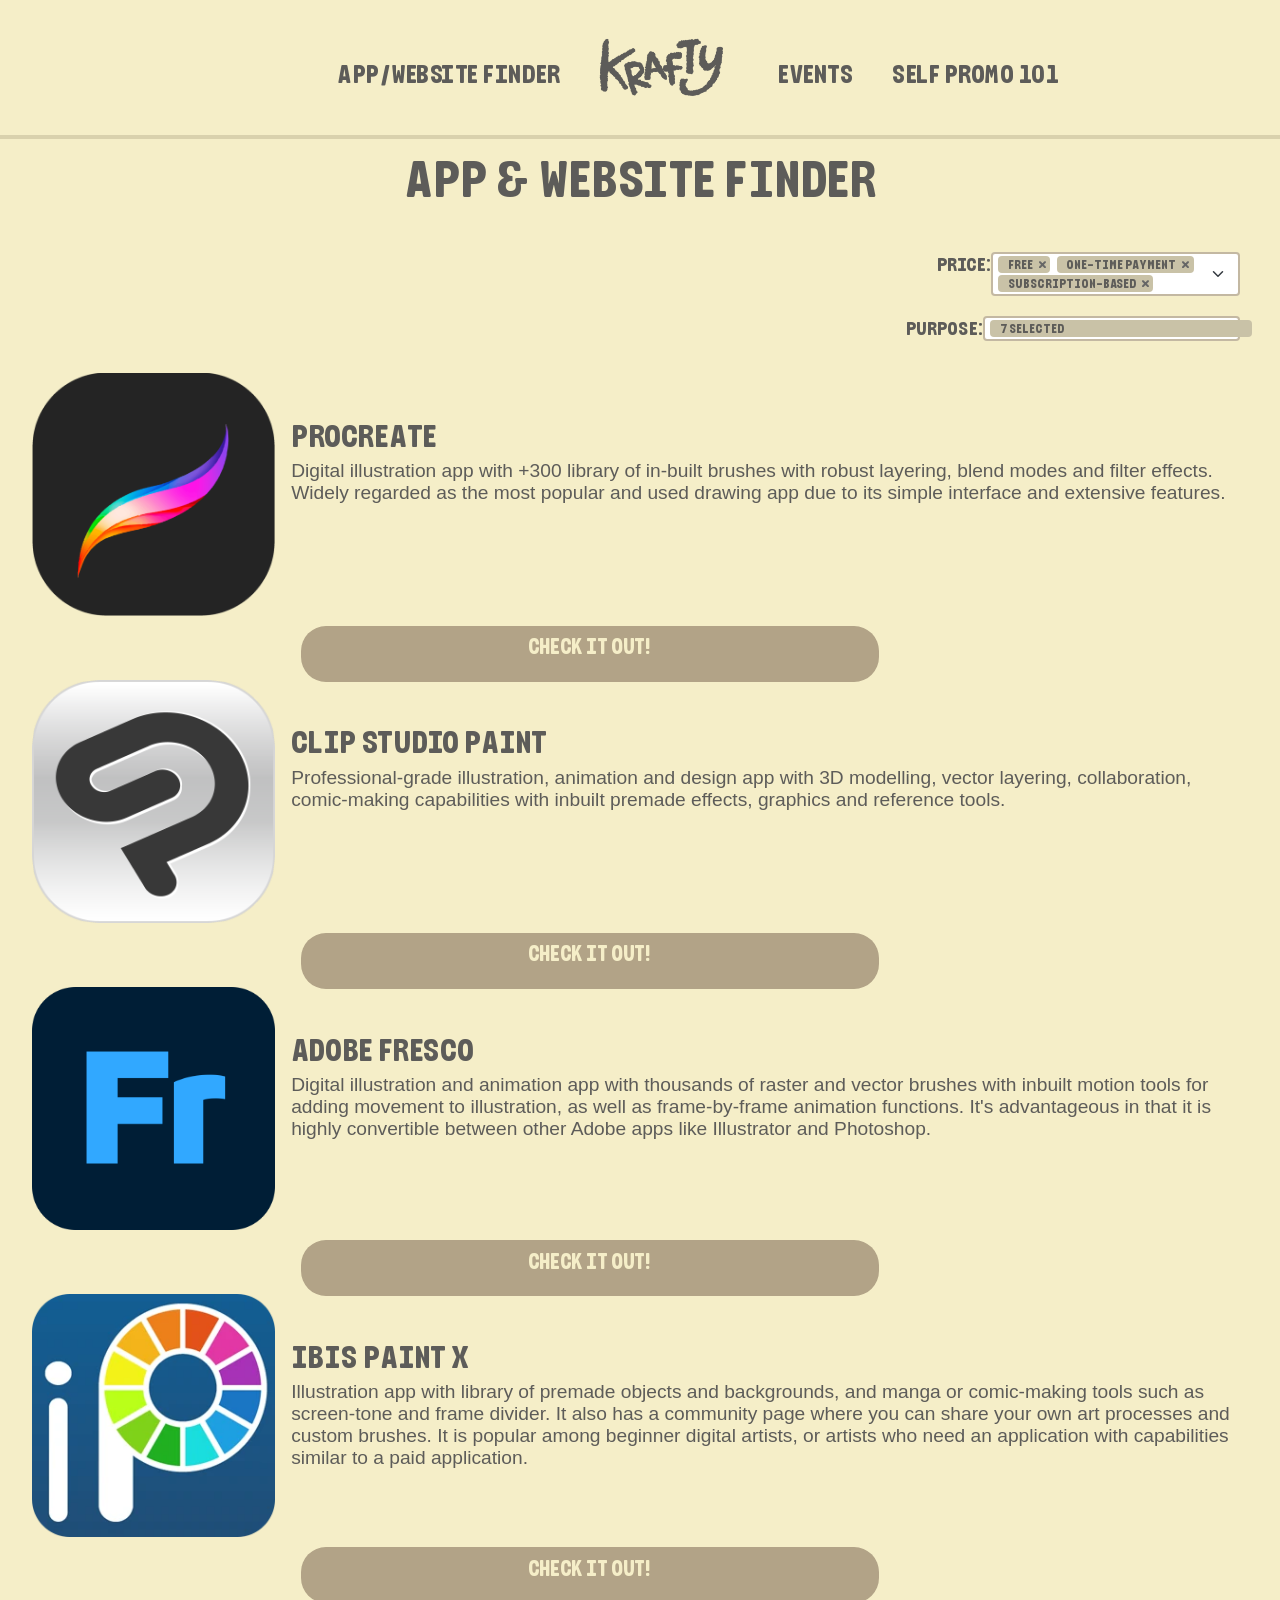
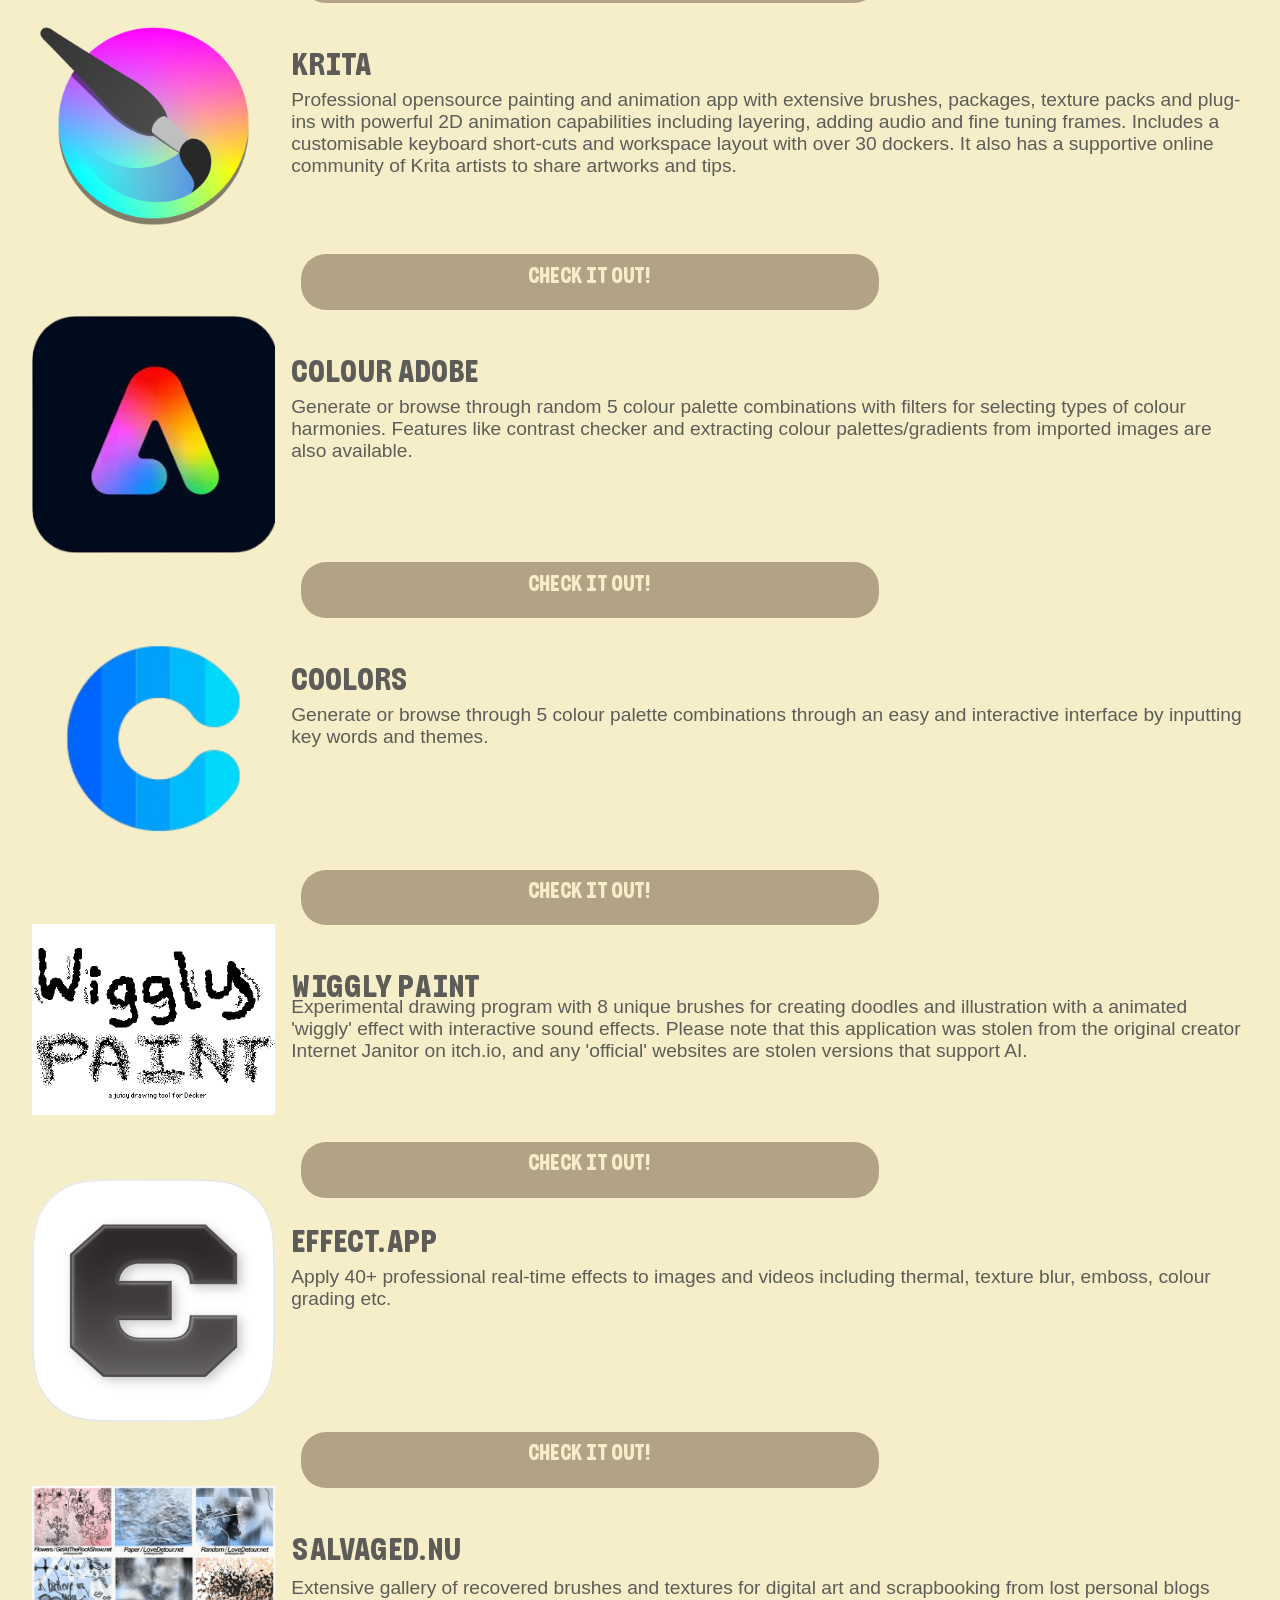
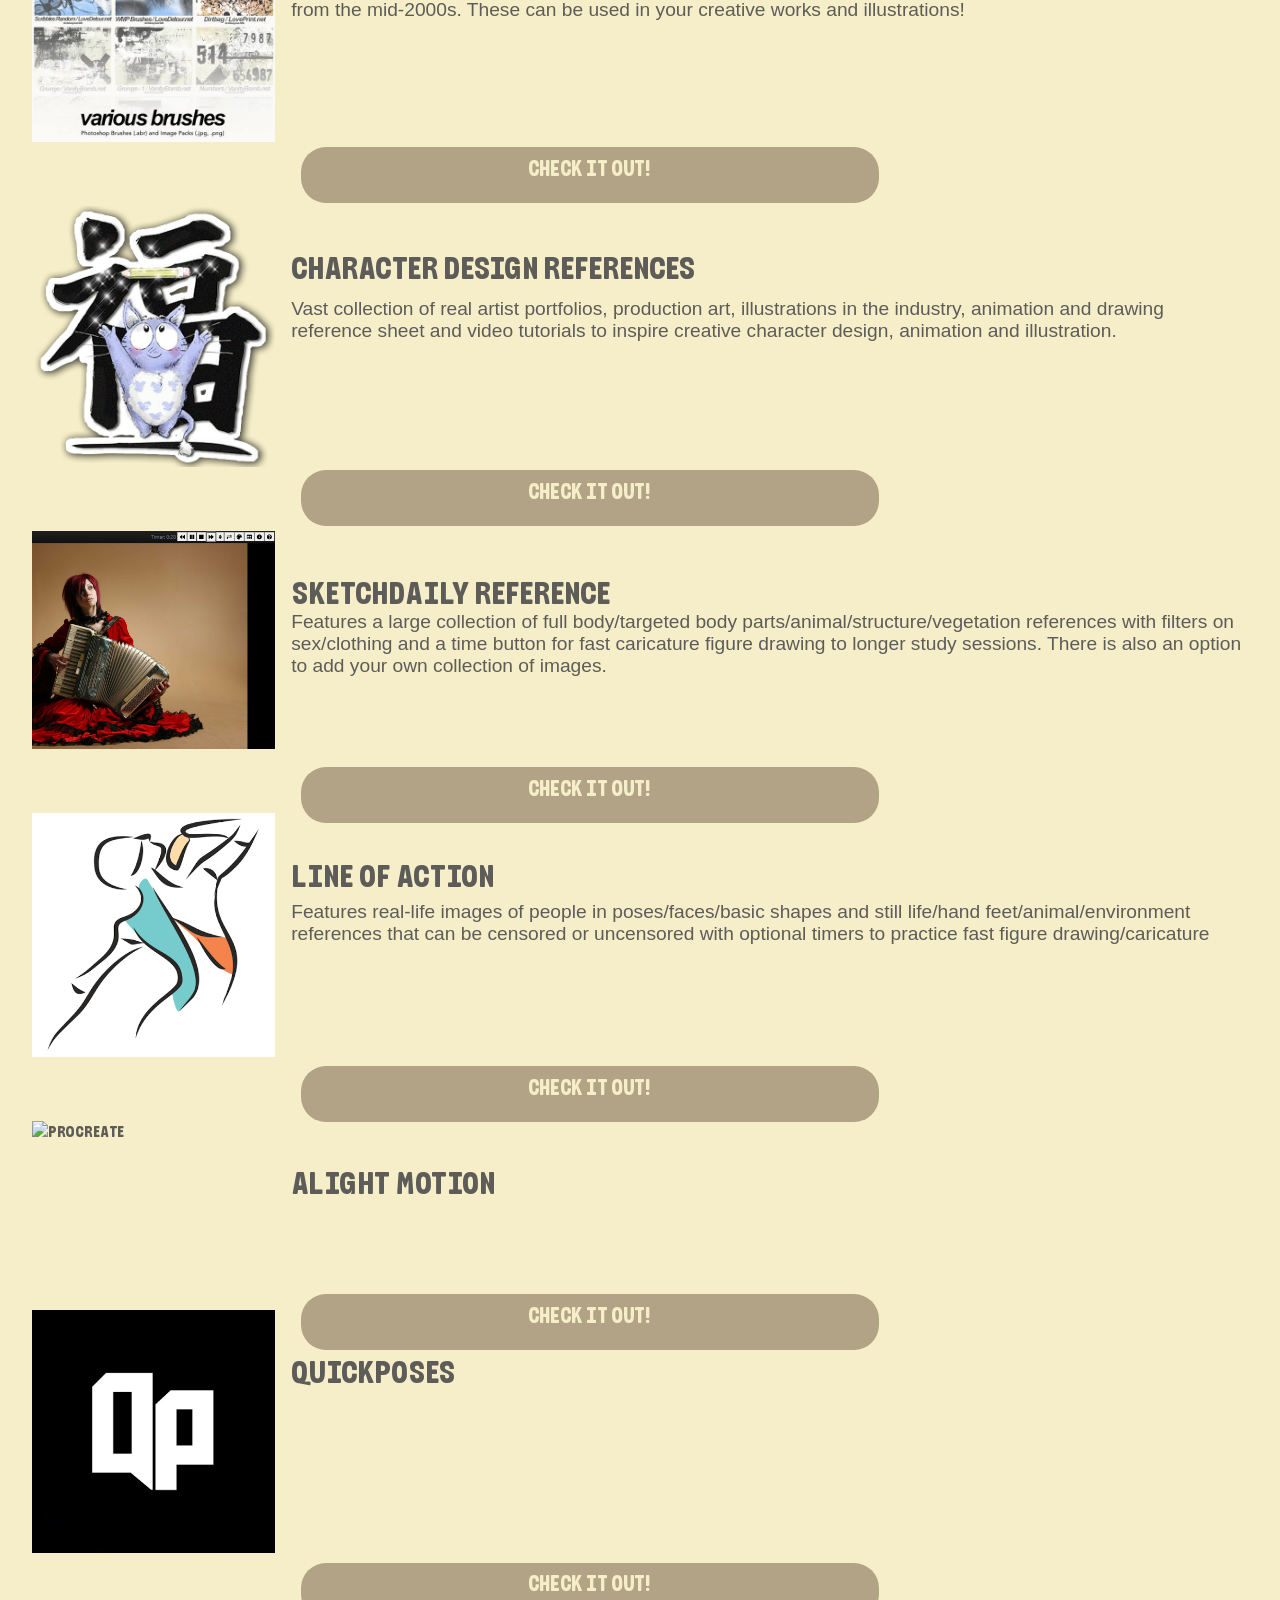
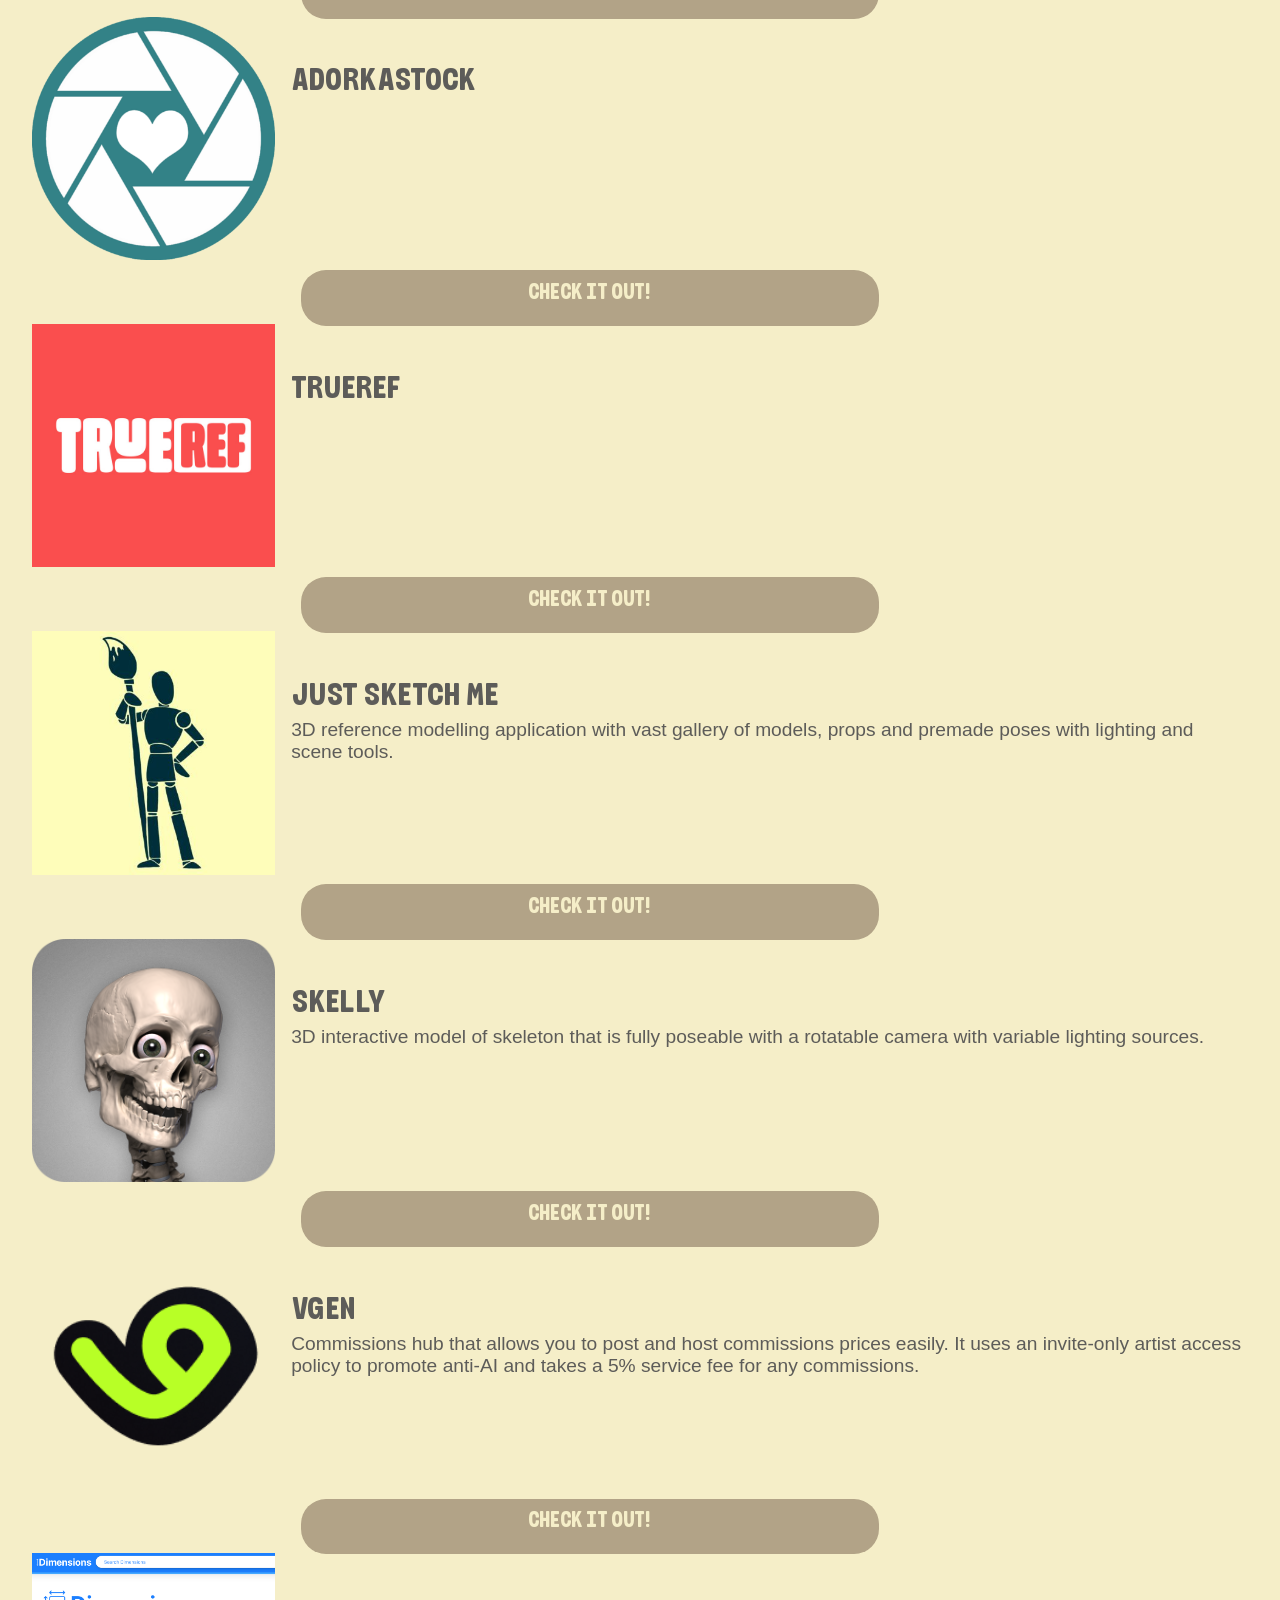
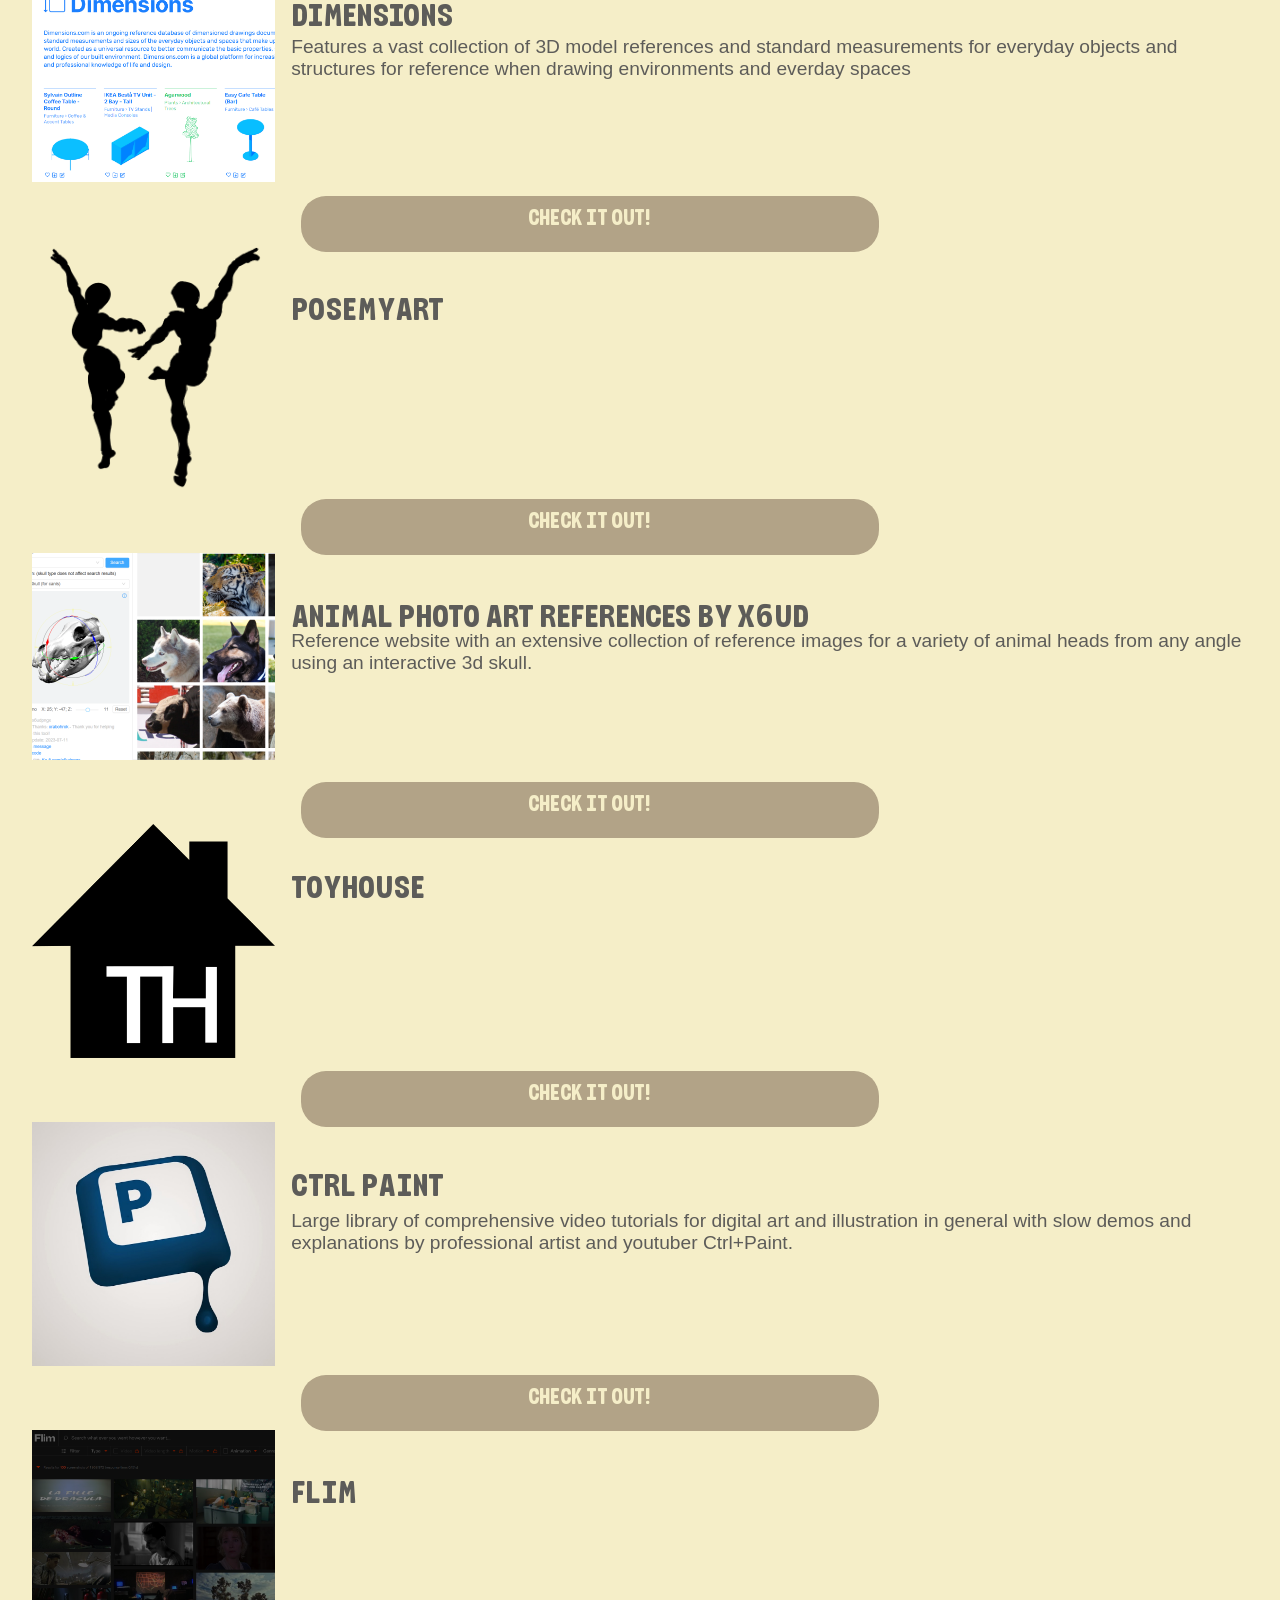
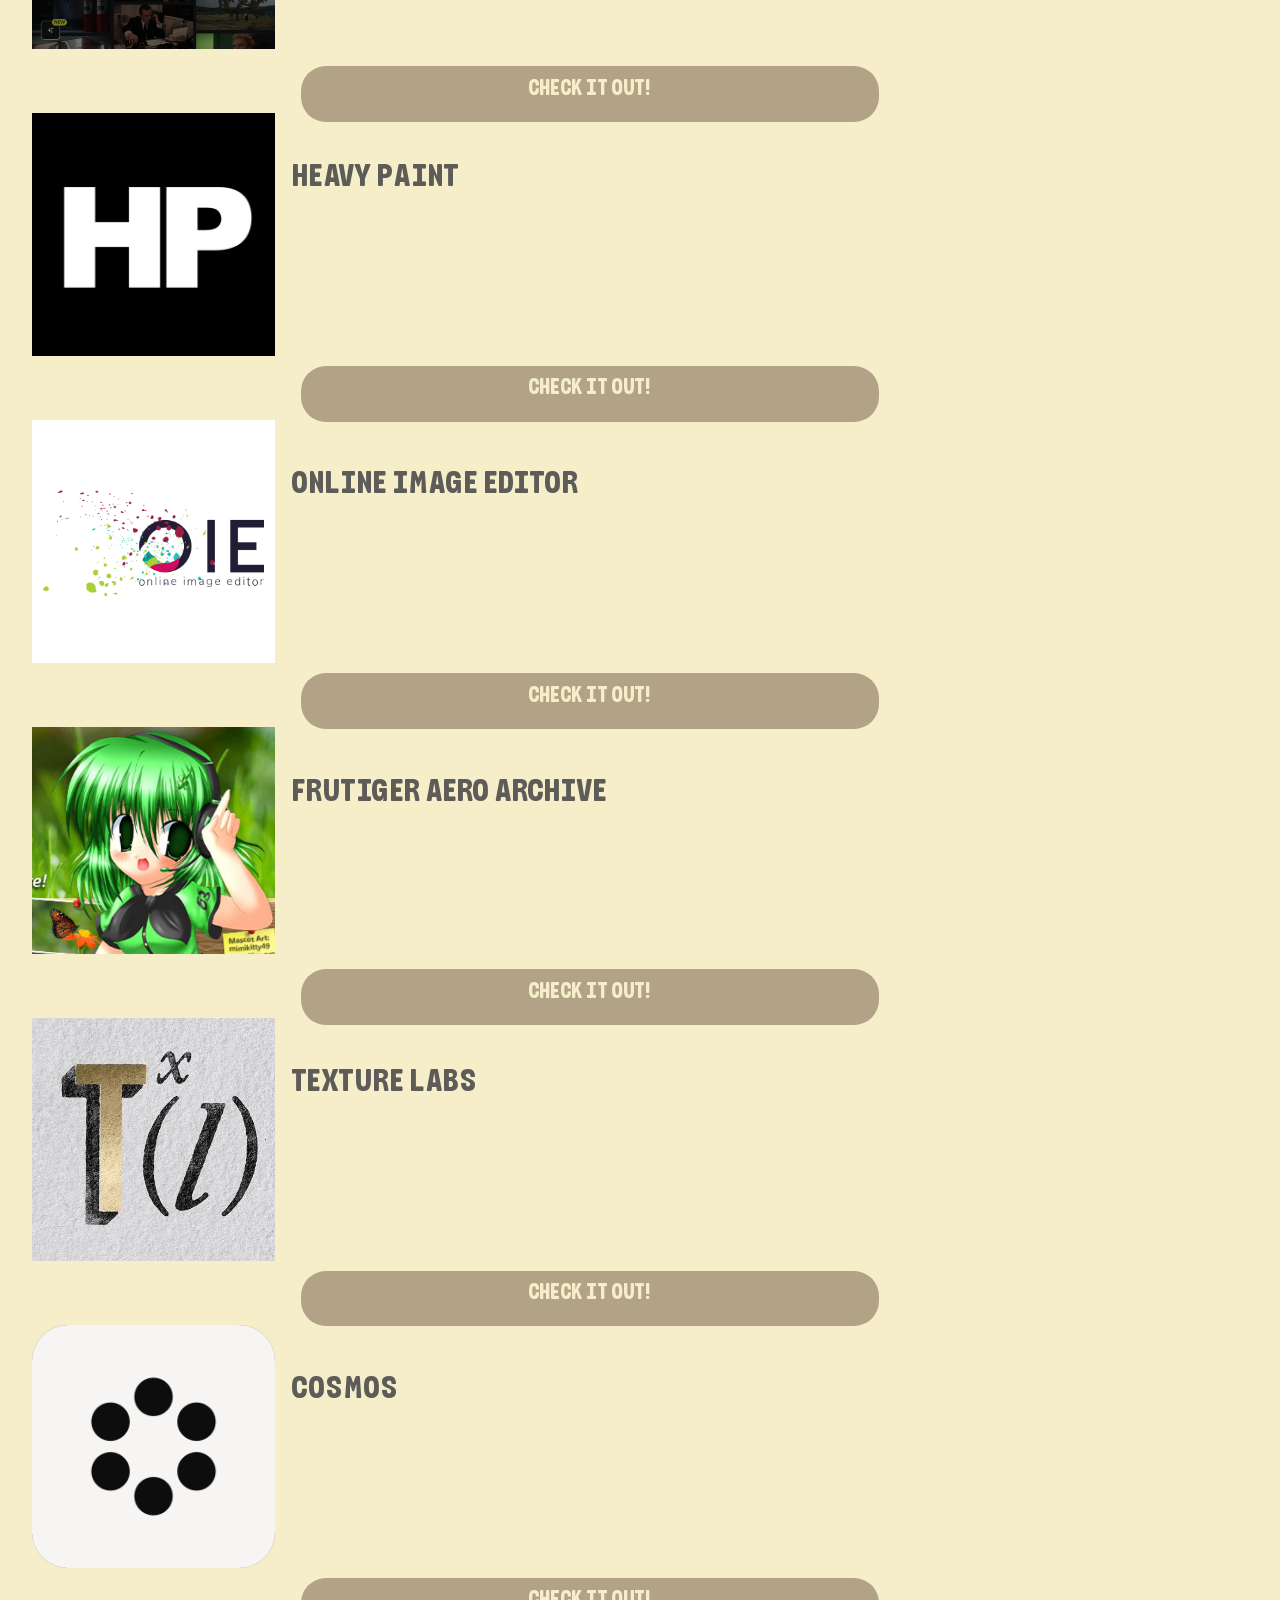
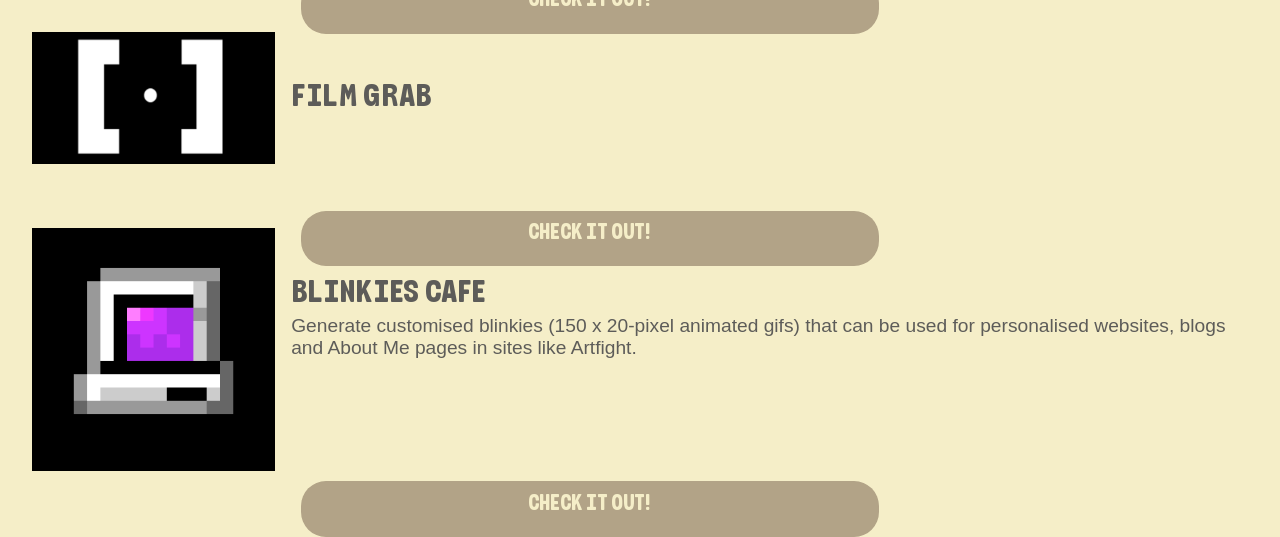
==== commit f6230c74: "debug: fixed category filter category filter now works! figured out with the help of people on overf" ====
--- a/app-website-finder.html
+++ b/app-website-finder.html
@@ -24,7 +24,7 @@
             <select id="priceFilter" name="select" multiple>
               <option value="free" selected>Free</option>
               <option value="one-time-payment" selected>One-time payment</option>
-              <option value="subscription" selected>Subscription-based</option>
+              <option value="subscription-based" selected>Subscription-based</option>
             </select>
         </div>
         <div class="filters">
--- a/css-files/style.css
+++ b/css-files/style.css
@@ -11,6 +11,8 @@
   background-color: #f5eec8;
   text-transform: uppercase;
   color: #5D5C59;
+  width: 100%;
+  height: 100%;
 }
 
 .margin-page {
@@ -20,10 +22,12 @@
 
 .homepage-cats {
   width: 65%;
-  transform: translate(-60px,-200px);
+  height: 138%;
   pointer-events: none;
-  position: relative;
-  z-index: 3
+  position: absolute;
+  z-index: 3;
+  left: -4%;
+  bottom: -22%;
 
 
 }
@@ -31,34 +35,36 @@
 .selfpromo-cat {
   width: 30%;
   height: 67%;
-  transform: translate(310px, 213px);
   pointer-events: none;
   position: absolute;
   z-index: -1;
+  left: 20%;
+  bottom: 2%
 }
 
 
 h3 {
-  font-size: 50px;
-  margin: 0;
+  font-size: 3vw;
 }
 
 h2 {
   text-align: center;
-  font-size: 60px;
+  font-size: 4vw;
   z-index: -1;
+  margin-top: 6%
 }
 
 h1 {
   text-align: right;
-  font-size: 90px;
-  transform: translate(930px, 320px);
-  position: absolute;
+  font-size: 6vw;
+  position: absolute;
+  right: 6%;
+  bottom: 3%;
   z-index: -1;
 }
 
 p {
-  font-size: 21px;
+  font-size: 1.5vw;
   text-transform: none;
   font-family:'Segoe UI', Tahoma, Geneva, Verdana, sans-serif;
 }
@@ -66,33 +72,61 @@
 .events-content {
   display: flex;
   flex-direction: column;
-  width: 100%;
-}
-
-.left-p {
-  align-self: flex-start;
+  position: absolute;
+  width: 100%;
+}
+
+.event-text {
   width: 45%;
-  padding-left: 60px; 
-}
-
-.right-p {
+}
+
+.event-img {
+  margin: 3% 3% 6% 3%;
+  width: 50vw;
+  height: 70vh;
+}
+
+.event-left {
+  display: flex;
+  text-align: left;
+  padding-left: 3%; 
+}
+
+.event-right {
+  display: flex;
+  justify-content: flex-end;
   text-align: right;
-  align-self: flex-end;
-  width: 45%;
-  padding-right: 60px;
+  padding-right: 3%;
+}
+
+.event-left .event.image {
+  justify-self: end;
+}
+
+.event-right .event.image {
+  justify-self: start;
+}
+
+hr {
+  border: none;
+  border-top: 0.5vh solid rgba(205, 196, 161, 0.673);
+  width: 95%;  
 }
 
 .button {
   background-color: #b2a387;
-  padding: 7px 200px 7px 200px;
+  padding: 0.6vw 20vh 0.6vw 20vh;
   font-family: "Hatchway";
-  font-size: 23px;
   color: #f5eec8;
   text-transform: uppercase;
   text-decoration: none;
   text-align: center;
   margin-left: 10px;
   border-radius: 25px;
+  height: 4.5vh;
+  width: 17vw;
+  font-size: 1.7vw;
+  margin-top: 7.5%
 }
 
 .nav {
@@ -106,20 +140,20 @@
   justify-content: center;
   align-items: center;
   background-color:#f5eec8;
-  border-bottom: 3px solid rgba(205, 196, 161, 0.673);
+  border-bottom: 0.5vh solid rgba(205, 196, 161, 0.673);
   z-index: 2;
 }
 
 .nav__logo {
   position: absolute;
   left: 46%;
-  top: -15%;
+  align-content: center;
 }
 
 .nav__logo img {
   display: block;
-  width: 150px;
-  height: 150px;
+  width: 20%;
+  height: 20%;
 }
 
 .nav__menu ul {
@@ -135,13 +169,12 @@
   text-decoration: none;
   text-transform: uppercase;
   font-family: "Hatchway";
-  font-size: 27px;
+  font-size: 2vw;
   font-weight: 10px;
   letter-spacing: 0.5px;
   top: 6px;
   color: #5D5C59;
   display: inline-block;
-  padding: 0.5rem;
 }
 
 /*Underline animation*/
@@ -150,10 +183,10 @@
   position: absolute;
   background-color: #5D5C59;
   border-radius: 4px;
-  height: 4px;
+  height: 12%;
   width: 0;
   left: 0;
-  bottom: 5px;
+  bottom: 3%;
   transition: 0.4s;
 }
 
@@ -161,17 +194,21 @@
   width: 100%;
 }
 
-.nav__menu ul li:nth-child(1) {
-  margin-left: 100px;
-  padding-right: 70px;
+
+.nav__menu ul li:first-child {
+    margin-left: 6vw;
 }
 
 .nav__menu ul li:nth-child(2) {
-  margin-left: 150px;
-  padding-right: 70px;
-}
-
-
-
-
-
+    margin-left: 17vw;
+}
+
+.nav__menu ul li:nth-child(3) {
+    margin-left: 3vw;
+}
+
+
+
+
+
+
--- a/css-files/catalogue-filter.css
+++ b/css-files/catalogue-filter.css
@@ -27,8 +27,8 @@
 }
 
 .card img {
-    width: 250px;
-    height: 250px;
+    width: 20%;
+    height: 20%;
 }
 
 
@@ -42,15 +42,27 @@
 
 .card-content h4 {
     text-transform: uppercase;
+    font-size: 2.5vw;
+    top: 0%;
 }
 
 .card-content p {
     position: absolute;
-    margin-top: 80px;
+    top: 28%;
+}
+
+.card .button {
+    position: absolute;
+    top: 67%;
+}
+
+label {
+    font-size: 1.5vw;
 }
 
 .filters {
     font-family: "Hatchway";
+    font-size: 1vw;
     text-transform: uppercase;
     color: #5D5C59;
     display: flex;
@@ -59,3 +71,4 @@
     margin: 20px 40px 0 0;
 }
 
+
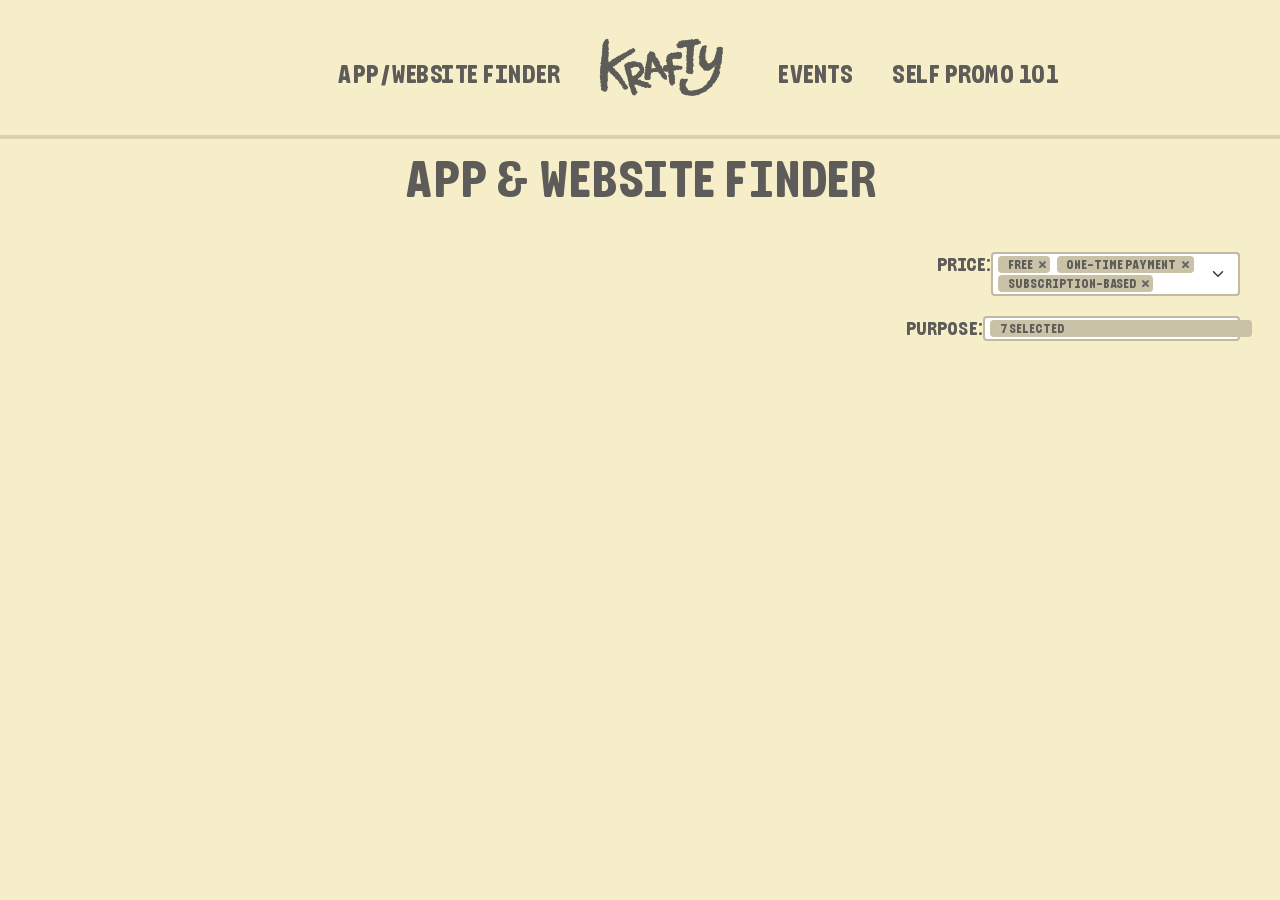
==== commit e7327ad2: "feat: comments and credits added all the comments in code crediting tutorials and sites i used and e" ====
--- a/app-website-finder.html
+++ b/app-website-finder.html
@@ -5,23 +5,23 @@
       <meta name="viewport"
       content="width=device-width,
       initial-scale=1.0">
-    <link rel="stylesheet" href="./css-files/style.css">
-    <link rel="stylesheet" href="./css-files/catalogue-filter.css">
-    <script src="./js-files/script.js" defer></script>
-    <script src="./js-files/products.js" defer></script>
-    <script src="./js-files/multiselect-dropdown.js"></script>
+    <link rel="stylesheet" href="./css-files/style.css"> <!-- Links external CSS stylesheet called style.css to webpage -->
+    <link rel="stylesheet" href="./css-files/catalogue-filter.css"> <!-- Links external CSS stylesheet called catalogue-filter.css to webpage -->
+    <script src="./js-files/script.js" defer></script> <!--Links external Javascript library called script.js to webpage-->
+    <script src="./js-files/products.js" defer></script> <!--Links external Javascript library called products.js to webpage-->
+    <script src="./js-files/multiselect-dropdown.js"></script> <!--Links external Javascript library called multiselect-dropdown.js to webpage-->
     <title>KRAFTY</title>
-    <link rel="icon" href="./HTML-graphics/KRAFTY_logo.png">
+    <link rel="icon" href="./HTML-graphics/KRAFTY_logo.png"> <!--Make logo image and title of website KRAFTY on search engine tab-->
   </head>
-  <body class="margin-page">
-    <div id="nav-placeholder"></div>
+  <body class="margin-page"> <!--Created just so there is a margin between the heading and navigation bar-->
+    <div id="nav-placeholder"></div> <!--Create placeholder for navigation bar (navbar.html) to replace -->
     <h2>App & Website Finder</h2>
 
     <!-- App/Websites Filters + Grid -->
-    <section class="Apps/Websites Container" id="product">
-        <div class="filters">
+    <section class="Apps/Websites Container" id="product"> 
+        <div class="filters"> 
             <label for="priceFilter">Price:  </label>
-            <select id="priceFilter" name="select" multiple>
+            <select id="priceFilter" name="select" multiple> <!--Multiple selection filters were created with premade Javascript, that was modified to this project, from the following tutorial: https://www.youtube.com/watch?v=fZgGc9XoZ6U-->
               <option value="free" selected>Free</option>
               <option value="one-time-payment" selected>One-time payment</option>
               <option value="subscription-based" selected>Subscription-based</option>
@@ -29,7 +29,7 @@
         </div>
         <div class="filters">
             <label for="typeFilter">Purpose:  </label>
-            <select id="typeFilter" name="select" multiple>
+            <select id="typeFilter" name="select" multiple>  <!--Multiple selection filters were created with premade Javascript, that was modified to this project, from the following tutorial: https://www.youtube.com/watch?v=fZgGc9XoZ6U-->
                 <option value="drawing" selected>Drawing</option>
                 <option value="animation" selected>Animation</option>
                 <option value="croquis-reference" selected>Croquis/reference</option>
@@ -41,8 +41,8 @@
         </div>
         
         
-        <div class="grid">
-      
+        <div class="grid"> <!--Empty grid for all the products to go into (done through class="grid")-->
+
         </div>
     </section>
   </body>
--- a/css-files/style.css
+++ b/css-files/style.css
@@ -1,4 +1,4 @@
-/*Importing custom font*/
+/*Importing custom font. Done with reference to W3Schools webpage: https://www.w3schools.com/css/css3_fonts.asp*/
 @font-face {
   font-family: Hatchway;
   src: url(../HTML-graphics/hatchway.ttf)
@@ -177,7 +177,7 @@
   display: inline-block;
 }
 
-/*Underline animation*/
+/*Underline animation was created and slightly adjusted in terms of apearance using guidance from the Navigation bar tutorial: https://www.youtube.com/watch?v=G4LYPf8isVg&list=PLhpxwROmcMKqOl3D9Frbd4cNEuvcaJVVz&index=9*/
 .nav__menu ul li a:after {
   content: "";
   position: absolute;
